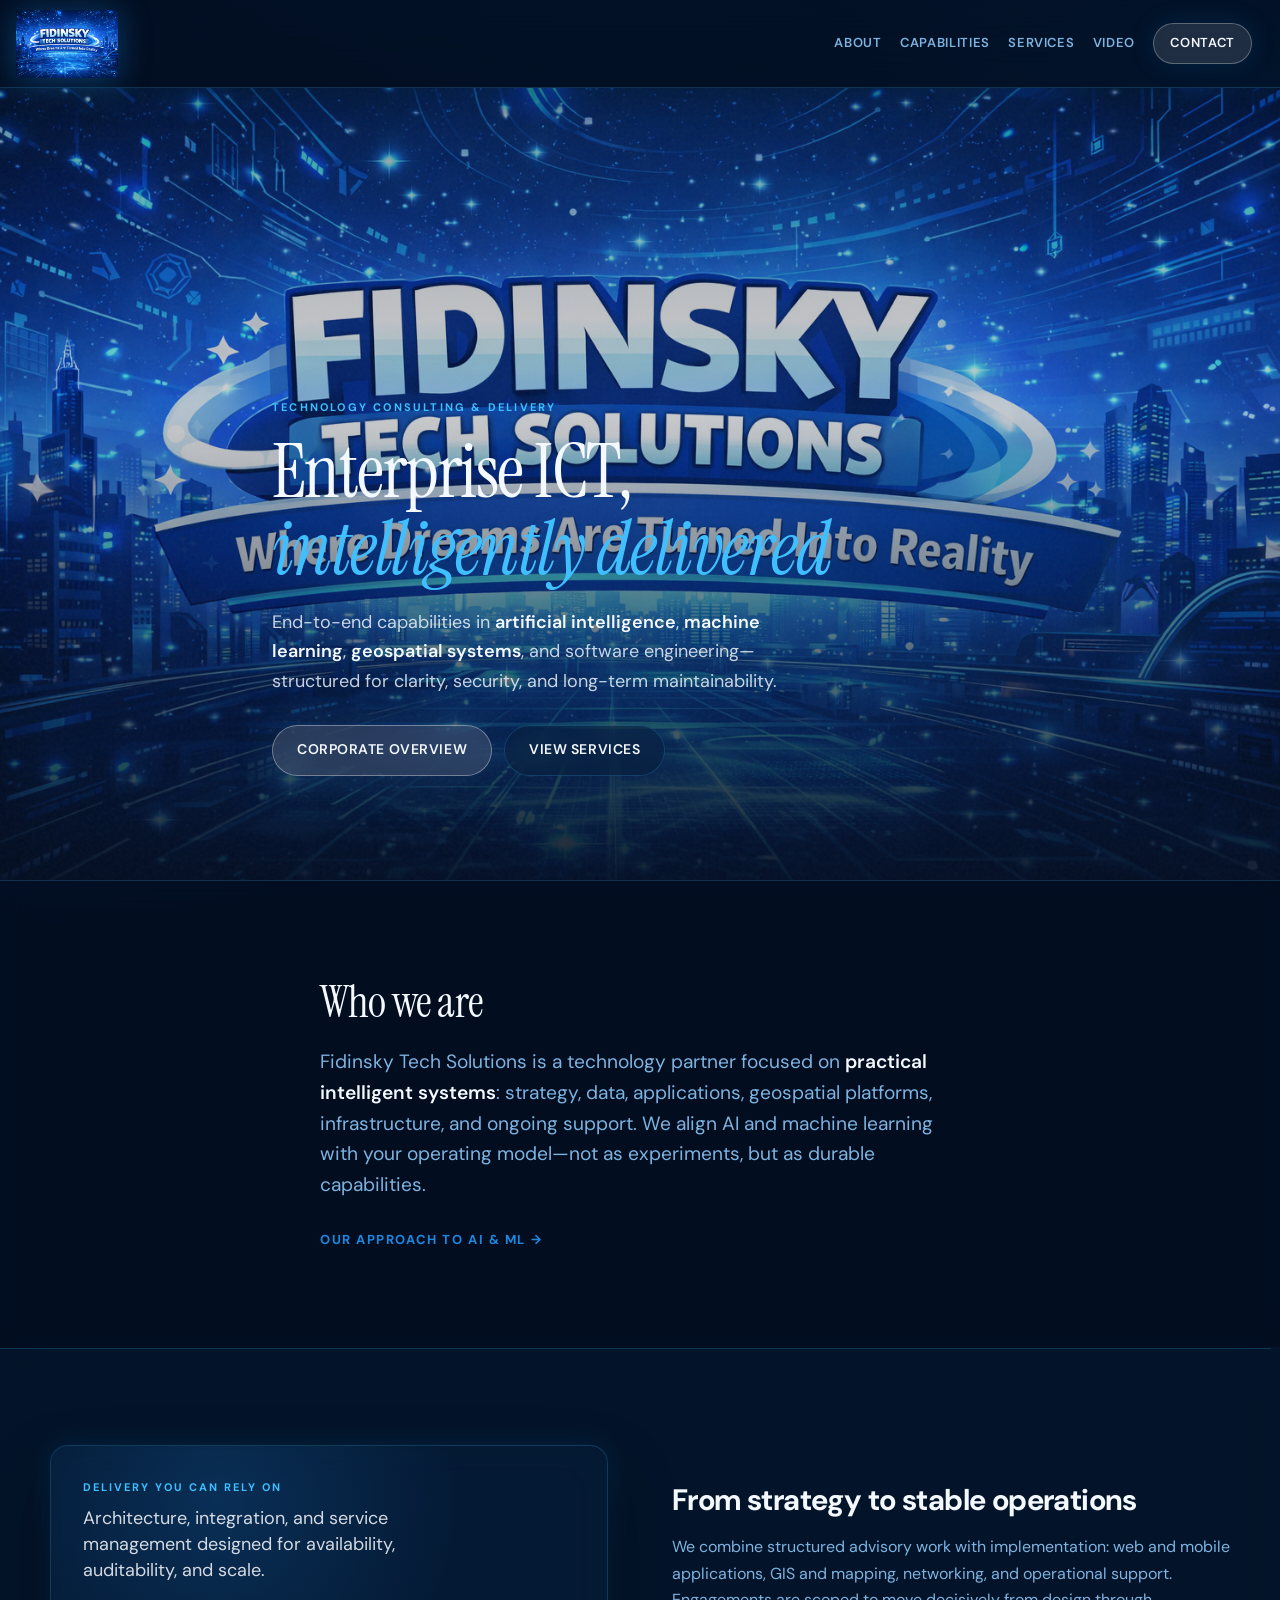
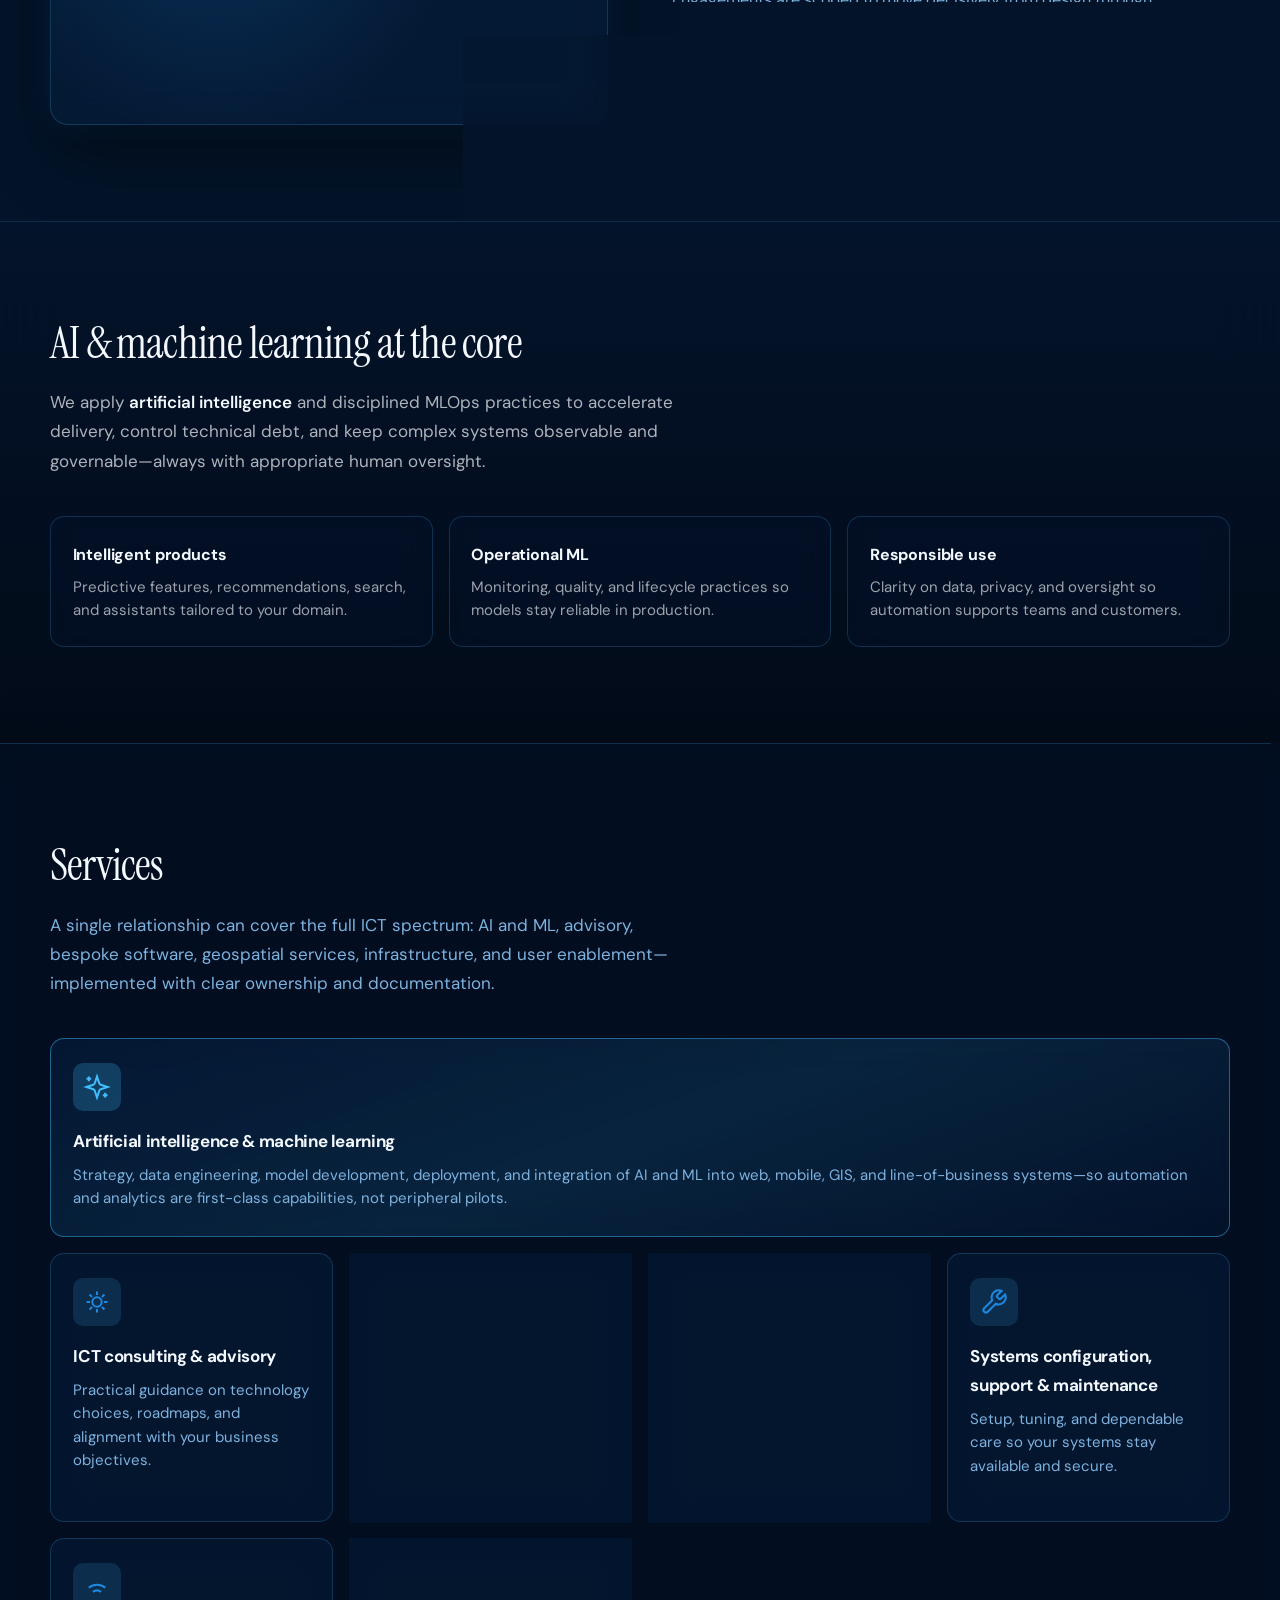
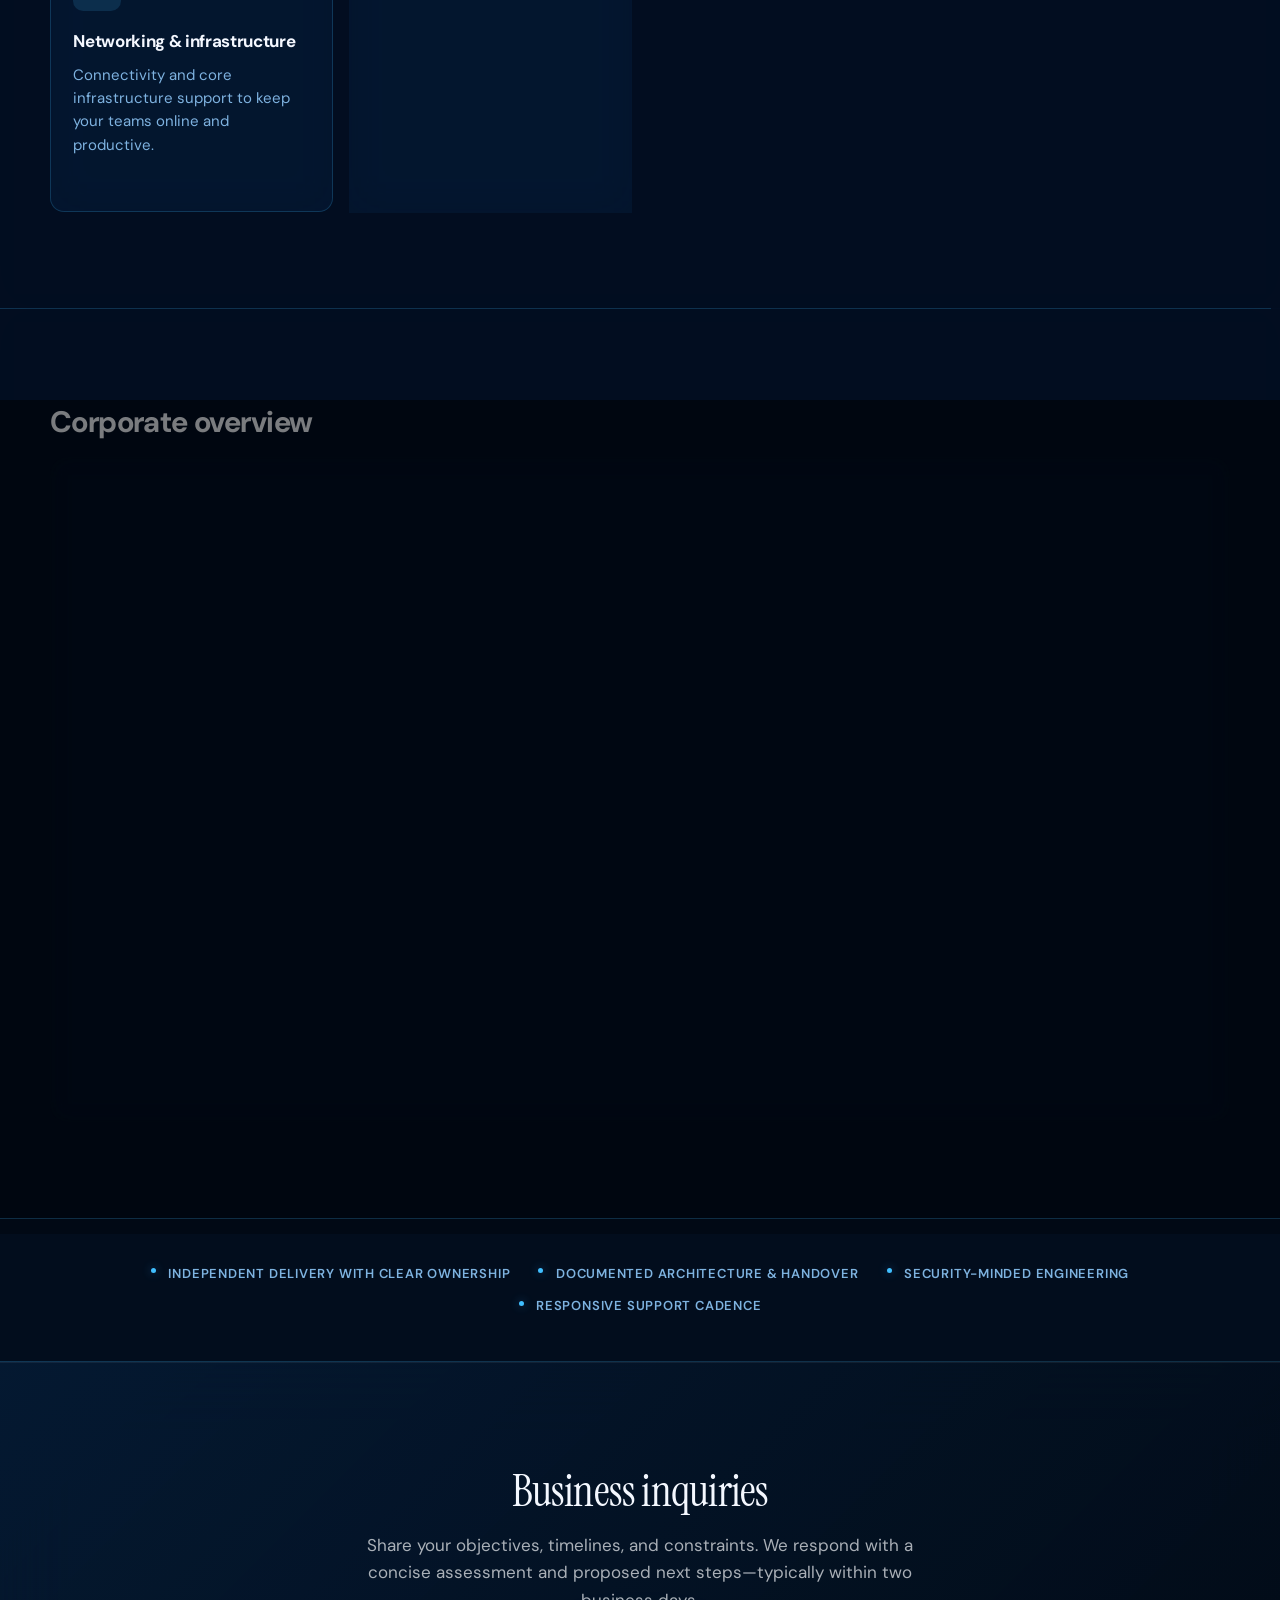
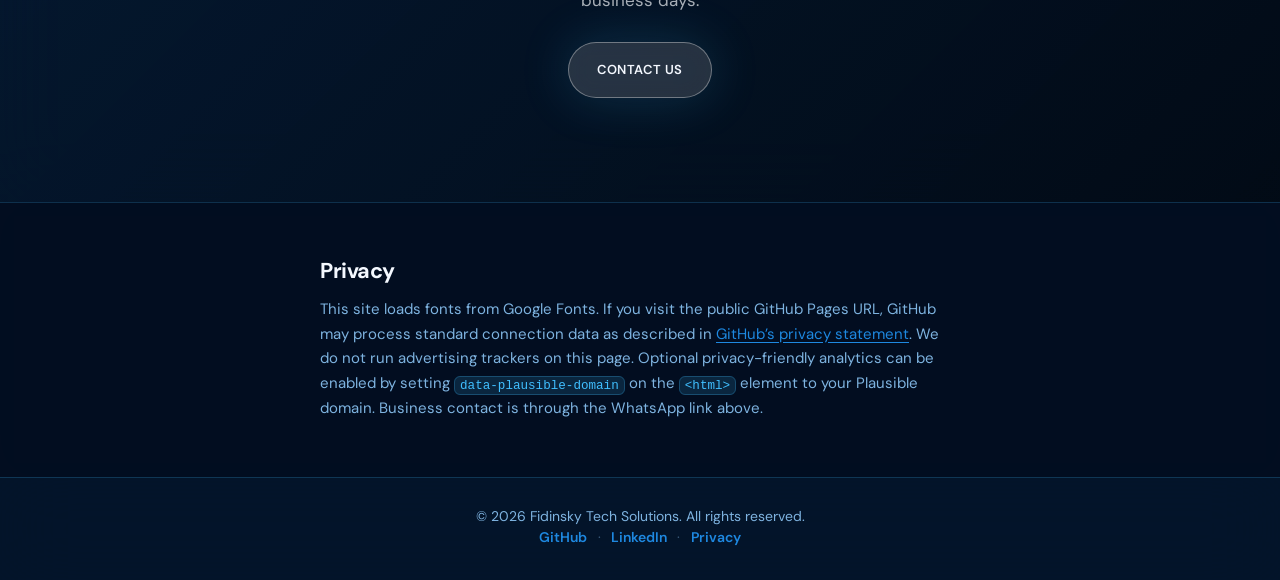
==== index.html @ d3ef468f "Mobile nav, trust strip, privacy note, SVG favicon, hero fallback, optional Plausible" ====
<!DOCTYPE html>
<html lang="en" data-plausible-domain="">
<head>
  <meta charset="UTF-8" />
  <meta name="viewport" content="width=device-width, initial-scale=1.0" />
  <meta name="description" content="Fidinsky Tech Solutions delivers AI, machine learning, custom software, GIS, and ICT services—from strategy through operations—for organizations that need dependable, scalable technology." />
  <meta name="theme-color" content="#020b18" />
  <link rel="canonical" href="https://nigelrodrick.github.io/Fidinsky-Tech-Solutions/" />
  <meta property="og:type" content="website" />
  <meta property="og:site_name" content="Fidinsky Tech Solutions" />
  <meta property="og:title" content="Fidinsky Tech Solutions | AI, Software &amp; ICT Services" />
  <meta property="og:description" content="Fidinsky Tech Solutions delivers AI, machine learning, custom software, GIS, and ICT services—from strategy through operations—for organizations that need dependable, scalable technology." />
  <meta property="og:url" content="https://nigelrodrick.github.io/Fidinsky-Tech-Solutions/" />
  <meta property="og:image" content="https://nigelrodrick.github.io/Fidinsky-Tech-Solutions/images/logo.jpeg" />
  <meta name="twitter:card" content="summary_large_image" />
  <meta name="twitter:title" content="Fidinsky Tech Solutions | AI, Software &amp; ICT Services" />
  <meta name="twitter:description" content="AI, machine learning, custom software, GIS, and ICT services—from strategy through operations." />
  <meta name="twitter:image" content="https://nigelrodrick.github.io/Fidinsky-Tech-Solutions/images/logo.jpeg" />
  <link rel="icon" href="favicon.svg" type="image/svg+xml" />
  <link rel="icon" href="images/logo.jpeg" type="image/jpeg" />
  <link rel="apple-touch-icon" href="images/logo.jpeg" />
  <title>Fidinsky Tech Solutions | AI, Software &amp; ICT Services</title>
  <link rel="preconnect" href="https://fonts.googleapis.com" />
  <link rel="preconnect" href="https://fonts.gstatic.com" crossorigin />
  <link href="https://fonts.googleapis.com/css2?family=DM+Sans:ital,opsz,wght@0,9..40,400;0,9..40,500;0,9..40,600;0,9..40,700&family=Instrument+Serif:ital@0;1&display=swap" rel="stylesheet" />
  <link rel="stylesheet" href="styles.css" />
</head>
<body>
  <a class="skip-link" href="#main">Skip to content</a>

  <header class="site-header" id="site-header">
    <div class="container header-inner">
      <a class="logo" href="#main">
        <img src="images/logo.jpeg" alt="Fidinsky Tech Solutions" class="logo__img" width="220" height="62" decoding="async" fetchpriority="high" />
      </a>
      <button
        type="button"
        class="nav-toggle"
        id="nav-toggle"
        aria-expanded="false"
        aria-controls="site-nav"
        aria-label="Open menu"
      >
        <span class="nav-toggle__box" aria-hidden="true">
          <span class="nav-toggle__bar"></span>
          <span class="nav-toggle__bar"></span>
          <span class="nav-toggle__bar"></span>
        </span>
      </button>
      <nav class="nav" id="site-nav" aria-label="Primary">
        <a href="#about">About</a>
        <a href="#technology">Capabilities</a>
        <a href="#services">Services</a>
        <a href="#video">Video</a>
        <a class="nav-cta" href="#contact">Contact</a>
      </nav>
    </div>
    <div class="nav-backdrop" id="nav-backdrop" hidden></div>
  </header>

  <main id="main" class="page-main">
    <section class="hero-cinematic" id="showcase" aria-labelledby="hero-heading">
      <div class="hero-cinematic__media">
        <video
          class="hero-cinematic__video"
          id="showcase-video"
          autoplay
          muted
          loop
          playsinline
          preload="metadata"
          poster="images/logo.jpeg"
          aria-hidden="true"
          tabindex="-1"
        >
          <source src="media/fidinsky-showcase.mp4" type="video/mp4" />
          <source src="media/fidinsky-overview.mp4" type="video/mp4" />
          <source src="vid.mp4" type="video/mp4" />
        </video>
        <div class="hero-cinematic__scrim" aria-hidden="true"></div>
        <div class="hero-cinematic__grain" aria-hidden="true"></div>
      </div>
      <div class="container hero-cinematic__content">
        <p class="hero-kicker">Technology consulting &amp; delivery</p>
        <h1 id="hero-heading" class="hero-title">
          <span class="hero-title__line">Enterprise ICT,</span>
          <span class="hero-title__line hero-title__line--emphasis">intelligently delivered</span>
        </h1>
        <p class="hero-deck">
          End-to-end capabilities in <strong>artificial intelligence</strong>, <strong>machine learning</strong>, <strong>geospatial systems</strong>, and software engineering—structured for clarity, security, and long-term maintainability.
        </p>
        <div class="hero-actions">
          <a class="btn btn--primary" href="#video">Corporate overview</a>
          <a class="btn btn--ghost" href="#services">View services</a>
        </div>
      </div>
    </section>

    <section class="band band--story" id="about" aria-labelledby="story-heading">
      <div class="container band__narrow">
        <h2 id="story-heading" class="heading-display">Who we are</h2>
        <p class="text-lead">
          Fidinsky Tech Solutions is a technology partner focused on <strong>practical intelligent systems</strong>: strategy, data, applications, geospatial platforms, infrastructure, and ongoing support. We align AI and machine learning with your operating model—not as experiments, but as durable capabilities.
        </p>
        <a class="text-link-cta" href="#technology">Our approach to AI &amp; ML <span aria-hidden="true">→</span></a>
      </div>
    </section>

    <section class="band band--split" aria-labelledby="split-heading">
      <div class="container split">
        <div class="split__visual" aria-hidden="true">
          <div class="split__visual-inner">
            <span class="split__label">Delivery you can rely on</span>
            <p class="split__caption">Architecture, integration, and service management designed for availability, auditability, and scale.</p>
          </div>
        </div>
        <div class="split__text">
          <h2 id="split-heading" class="heading-section">From strategy to stable operations</h2>
          <p class="text-muted">
            We combine structured advisory work with implementation: web and mobile applications, GIS and mapping, networking, and operational support. Engagements are scoped to move decisively from design through deployment and handover.
          </p>
          <a class="text-link-cta" href="#services">Service portfolio <span aria-hidden="true">→</span></a>
        </div>
      </div>
    </section>

    <section class="band band--dark" id="technology" aria-labelledby="tech-heading">
      <div class="container">
        <h2 id="tech-heading" class="heading-display heading-display--on-dark">AI &amp; machine learning at the core</h2>
        <p class="band__intro band__intro--on-dark">
          We apply <strong>artificial intelligence</strong> and disciplined MLOps practices to accelerate delivery, control technical debt, and keep complex systems observable and governable—always with appropriate human oversight.
        </p>
        <ul class="pillar-grid">
          <li class="pillar-card">
            <h3 class="pillar-card__title">Intelligent products</h3>
            <p class="pillar-card__text">Predictive features, recommendations, search, and assistants tailored to your domain.</p>
          </li>
          <li class="pillar-card">
            <h3 class="pillar-card__title">Operational ML</h3>
            <p class="pillar-card__text">Monitoring, quality, and lifecycle practices so models stay reliable in production.</p>
          </li>
          <li class="pillar-card">
            <h3 class="pillar-card__title">Responsible use</h3>
            <p class="pillar-card__text">Clarity on data, privacy, and oversight so automation supports teams and customers.</p>
          </li>
        </ul>
      </div>
    </section>

    <section class="band band--story" id="services" aria-labelledby="services-heading">
      <div class="container">
        <h2 id="services-heading" class="heading-display">Services</h2>
        <p class="band__intro">
          A single relationship can cover the full ICT spectrum: AI and ML, advisory, bespoke software, geospatial services, infrastructure, and user enablement—implemented with clear ownership and documentation.
        </p>
        <ul class="service-grid">
          <li class="service-item service-item--wide">
            <article class="service-card service-card-featured" id="service-ai">
              <span class="service-icon" aria-hidden="true">
                <svg width="28" height="28" viewBox="0 0 24 24" fill="none" stroke="currentColor" stroke-width="1.75"><path d="m12 3-1.9 5.8a2 2 0 0 1-1.3 1.3L3 12l5.8 1.9a2 2 0 0 1 1.3 1.3L12 21l1.9-5.8a2 2 0 0 1 1.3-1.3L21 12l-5.8-1.9a2 2 0 0 1-1.3-1.3L12 3Z"/><path d="M5 3v4M19 17v4M3 5h4M17 19h4"/></svg>
              </span>
              <h3>Artificial intelligence &amp; machine learning</h3>
              <p>Strategy, data engineering, model development, deployment, and integration of AI and ML into web, mobile, GIS, and line-of-business systems—so automation and analytics are first-class capabilities, not peripheral pilots.</p>
            </article>
          </li>
          <li class="service-item">
            <article class="service-card" id="service-consulting">
              <span class="service-icon" aria-hidden="true">
                <svg width="28" height="28" viewBox="0 0 24 24" fill="none" stroke="currentColor" stroke-width="1.75"><path d="M12 3v3m0 12v3M5.64 5.64l2.12 2.12m8.48 8.48l2.12 2.12M3 12h3m12 0h3M5.64 18.36l2.12-2.12m8.48-8.48l2.12-2.12"/><circle cx="12" cy="12" r="4"/></svg>
              </span>
              <h3>ICT consulting &amp; advisory</h3>
              <p>Practical guidance on technology choices, roadmaps, and alignment with your business objectives.</p>
            </article>
          </li>
          <li class="service-item">
            <article class="service-card" id="service-software">
              <span class="service-icon" aria-hidden="true">
                <svg width="28" height="28" viewBox="0 0 24 24" fill="none" stroke="currentColor" stroke-width="1.75"><rect x="3" y="4" width="18" height="14" rx="2"/><path d="M7 22h10M12 18v4"/></svg>
              </span>
              <h3>Custom software &amp; applications</h3>
              <p>Tailored web and mobile solutions designed around your workflows and users.</p>
            </article>
          </li>
          <li class="service-item">
            <article class="service-card" id="service-gis">
              <span class="service-icon" aria-hidden="true">
                <svg width="28" height="28" viewBox="0 0 24 24" fill="none" stroke="currentColor" stroke-width="1.75"><path d="M3 6l6-3 6 3 6-3v15l-6 3-6-3-6 3V6z"/><path d="M9 3v15M15 6v15"/></svg>
              </span>
              <h3>GIS services</h3>
              <p>Geospatial data, mapping, and location intelligence — spatial analysis, web maps, data management, and integration with your business systems.</p>
            </article>
          </li>
          <li class="service-item">
            <article class="service-card" id="service-systems">
              <span class="service-icon" aria-hidden="true">
                <svg width="28" height="28" viewBox="0 0 24 24" fill="none" stroke="currentColor" stroke-width="1.75"><path d="M14.7 6.3a1 1 0 000 1.4l1.6 1.6a1 1 0 001.4 0l3.77-3.77a6 6 0 01-7.94 7.94l-6.91 6.91a2.12 2.12 0 01-3-3l6.91-6.91a6 6 0 017.94-7.94l-3.76 3.76z"/></svg>
              </span>
              <h3>Systems configuration, support &amp; maintenance</h3>
              <p>Setup, tuning, and dependable care so your systems stay available and secure.</p>
            </article>
          </li>
          <li class="service-item">
            <article class="service-card" id="service-network">
              <span class="service-icon" aria-hidden="true">
                <svg width="28" height="28" viewBox="0 0 24 24" fill="none" stroke="currentColor" stroke-width="1.75"><path d="M5 12.55a11 11 0 0114.08 0M8.53 16.11a6 6 0 016.95 0M12 20h.01"/></svg>
              </span>
              <h3>Networking &amp; infrastructure</h3>
              <p>Connectivity and core infrastructure support to keep your teams online and productive.</p>
            </article>
          </li>
          <li class="service-item">
            <article class="service-card" id="service-training">
              <span class="service-icon" aria-hidden="true">
                <svg width="28" height="28" viewBox="0 0 24 24" fill="none" stroke="currentColor" stroke-width="1.75"><path d="M17 21v-2a4 4 0 00-4-4H5a4 4 0 00-4 4v2"/><circle cx="9" cy="7" r="4"/><path d="M23 21v-2a4 4 0 00-3-3.87M16 3.13a4 4 0 010 7.75"/></svg>
              </span>
              <h3>User training &amp; ongoing technical support</h3>
              <p>Hands-on training and responsive help so people adopt tools confidently and issues get resolved quickly.</p>
            </article>
          </li>
        </ul>
      </div>
    </section>

    <section class="band band--media" id="video" aria-labelledby="video-heading">
      <div class="container">
        <h2 id="video-heading" class="heading-section">Corporate overview</h2>
        <div class="video-frame">
          <video controls playsinline preload="metadata" poster="images/logo.jpeg">
            <source src="vid.mp4" type="video/mp4" />
            <p class="video-fallback">
              Your browser cannot play this video.
              <a href="vid.mp4">Download the MP4</a> or use a modern browser.
            </p>
          </video>
        </div>
      </div>
    </section>

    <section class="band band--trust" id="trust" aria-label="How we work with clients">
      <div class="container">
        <ul class="trust-strip">
          <li class="trust-strip__item">Independent delivery with clear ownership</li>
          <li class="trust-strip__item">Documented architecture &amp; handover</li>
          <li class="trust-strip__item">Security-minded engineering</li>
          <li class="trust-strip__item">Responsive support cadence</li>
        </ul>
      </div>
    </section>

    <section class="band band--cta" id="contact" aria-labelledby="contact-heading">
      <div class="container cta-panel">
        <h2 id="contact-heading" class="heading-display heading-display--on-dark">Business inquiries</h2>
        <p class="cta-panel__text">
          Share your objectives, timelines, and constraints. We respond with a concise assessment and proposed next steps—typically within two business days.
        </p>
        <a
          class="btn btn--primary btn--lg"
          href="https://wa.me/263779964877?text=Hello%2C%20I%20would%20like%20to%20discuss%20a%20business%20inquiry%20with%20Fidinsky%20Tech%20Solutions."
          target="_blank"
          rel="noopener noreferrer"
          >Contact us</a>
      </div>
    </section>

    <section class="band band--privacy" id="privacy" aria-labelledby="privacy-heading">
      <div class="container band__narrow">
        <h2 id="privacy-heading" class="heading-section heading-section--footer">Privacy</h2>
        <p class="text-muted privacy-note">
          This site loads fonts from Google Fonts. If you visit the public GitHub Pages URL, GitHub may process standard connection data as described in
          <a href="https://docs.github.com/en/site-policy/privacy-policies/github-privacy-statement" target="_blank" rel="noopener noreferrer">GitHub’s privacy statement</a>.
          We do not run advertising trackers on this page. Optional privacy-friendly analytics can be enabled by setting <code class="privacy-code">data-plausible-domain</code> on the <code class="privacy-code">&lt;html&gt;</code> element to your Plausible domain. Business contact is through the WhatsApp link above.
        </p>
      </div>
    </section>
  </main>

  <footer class="site-footer">
    <div class="container footer-simple">
      <p>&copy; <span id="year"></span> Fidinsky Tech Solutions. All rights reserved.</p>
      <p class="footer-links">
        <a href="https://github.com/NigelRodrick/Fidinsky-Tech-Solutions" target="_blank" rel="noopener noreferrer">GitHub</a>
        <span class="footer-links__sep" aria-hidden="true">·</span>
        <a href="https://www.linkedin.com/company/fidinsky-tech-solutions" target="_blank" rel="noopener noreferrer">LinkedIn</a>
        <span class="footer-links__sep" aria-hidden="true">·</span>
        <a href="#privacy">Privacy</a>
      </p>
    </div>
  </footer>

  <script type="application/ld+json">
    {
      "@context": "https://schema.org",
      "@type": "ProfessionalService",
      "name": "Fidinsky Tech Solutions",
      "url": "https://nigelrodrick.github.io/Fidinsky-Tech-Solutions/",
      "image": "https://nigelrodrick.github.io/Fidinsky-Tech-Solutions/images/logo.jpeg",
      "description": "Technology consulting and delivery: artificial intelligence, machine learning, custom software, GIS, and ICT services from strategy through operations.",
      "telephone": "+263779964877",
      "areaServed": "Worldwide",
      "sameAs": [
        "https://github.com/NigelRodrick/Fidinsky-Tech-Solutions",
        "https://www.linkedin.com/company/fidinsky-tech-solutions"
      ]
    }
  </script>
  <script>
    document.getElementById("year").textContent = new Date().getFullYear();

    (function () {
      var domain = document.documentElement.getAttribute("data-plausible-domain");
      if (domain && domain.trim()) {
        var s = document.createElement("script");
        s.defer = true;
        s.setAttribute("data-domain", domain.trim());
        s.src = "https://plausible.io/js/script.js";
        document.head.appendChild(s);
      }
    })();

    (function () {
      var v = document.getElementById("showcase-video");
      if (!v) return;
      var reduce = window.matchMedia("(prefers-reduced-motion: reduce)");
      function apply() {
        if (reduce.matches) {
          v.removeAttribute("autoplay");
          v.pause();
        } else {
          v.setAttribute("autoplay", "");
          var p = v.play();
          if (p && typeof p.catch === "function") p.catch(function () {});
        }
      }
      apply();
      reduce.addEventListener("change", apply);
    })();

    (function () {
      var toggle = document.getElementById("nav-toggle");
      var nav = document.getElementById("site-nav");
      var backdrop = document.getElementById("nav-backdrop");
      var mq = window.matchMedia("(min-width: 881px)");
      if (!toggle || !nav || !backdrop) return;

      function setOpen(open) {
        nav.classList.toggle("is-open", open);
        backdrop.hidden = !open;
        document.body.classList.toggle("is-nav-open", open);
        toggle.setAttribute("aria-expanded", open ? "true" : "false");
        toggle.setAttribute("aria-label", open ? "Close menu" : "Open menu");
      }

      function closeNav() {
        setOpen(false);
      }

      toggle.addEventListener("click", function () {
        var open = !nav.classList.contains("is-open");
        setOpen(open);
        if (open) {
          var first = nav.querySelector("a");
          if (first) first.focus();
        }
      });

      backdrop.addEventListener("click", closeNav);

      nav.querySelectorAll("a").forEach(function (link) {
        link.addEventListener("click", function () {
          if (!mq.matches) closeNav();
        });
      });

      document.addEventListener("keydown", function (e) {
        if (e.key === "Escape" && nav.classList.contains("is-open")) {
          closeNav();
          toggle.focus();
        }
      });

      mq.addEventListener("change", function () {
        if (mq.matches) closeNav();
      });
    })();
  </script>
</body>
</html>
---- styles.css ----
:root {
  --bg: #020b18;
  --bg-elevated: #05162a;
  --surface: rgba(6, 28, 58, 0.52);
  --surface-solid: #0a2448;
  --text: #f4f8ff;
  --text-muted: #7eb3e0;
  --accent: #40bfff;
  --accent-deep: #1e88e0;
  --accent-electric: #0095ff;
  --accent-soft: rgba(64, 191, 255, 0.14);
  --border: rgba(64, 191, 255, 0.2);
  --glass: rgba(4, 18, 42, 0.48);
  --glass-strong: rgba(6, 28, 55, 0.58);
  --blur: blur(20px);
  --blur-heavy: blur(36px);
  --glow-sm: 0 0 28px rgba(30, 136, 224, 0.14);
  --glow-md: 0 0 52px rgba(64, 191, 255, 0.18);
  --radius: 14px;
  --font: "DM Sans", system-ui, -apple-system, Segoe UI, sans-serif;
  --font-display: "Instrument Serif", Georgia, "Times New Roman", serif;
  --header-h: 5.5rem;
  --container: min(1180px, calc(100% - 2.5rem));
}

*,
*::before,
*::after {
  box-sizing: border-box;
}

html {
  scroll-behavior: smooth;
}

@media (prefers-reduced-motion: reduce) {
  html {
    scroll-behavior: auto;
  }
}

body {
  margin: 0;
  font-family: var(--font);
  font-size: 1rem;
  line-height: 1.7;
  color: var(--text);
  background: var(--bg);
  background-image:
    radial-gradient(ellipse 120% 80% at 50% -28%, rgba(30, 136, 224, 0.18), transparent 55%),
    radial-gradient(ellipse 75% 55% at 100% 15%, rgba(0, 149, 255, 0.11), transparent 52%),
    radial-gradient(ellipse 65% 45% at 0% 85%, rgba(15, 80, 160, 0.14), transparent 48%),
    linear-gradient(180deg, #020b18 0%, #031222 45%, #020b18 100%);
  background-attachment: fixed;
  -webkit-font-smoothing: antialiased;
}

.page-main {
  background: transparent;
  position: relative;
}

#showcase,
#about,
#technology,
#services,
#video,
#trust,
#contact,
#privacy {
  scroll-margin-top: calc(var(--header-h) + 0.75rem);
}

[id^="service-"] {
  scroll-margin-top: calc(var(--header-h) + 1rem);
}

.skip-link {
  position: absolute;
  left: -9999px;
  top: 0;
  padding: 0.75rem 1rem;
  background: var(--accent-deep);
  color: #020b18;
  font-weight: 600;
  z-index: 100;
}

.skip-link:focus {
  left: 1rem;
  top: 1rem;
}

.logo:focus-visible {
  outline: 2px solid var(--accent);
  outline-offset: 4px;
  border-radius: 6px;
}

.nav a:focus-visible {
  outline: 2px solid var(--accent);
  outline-offset: 4px;
  border-radius: 4px;
}

.btn:focus-visible,
.text-link-cta:focus-visible {
  outline: 2px solid var(--accent);
  outline-offset: 3px;
}

.video-frame video:focus-visible {
  outline: 2px solid var(--accent);
  outline-offset: 2px;
}

.nav-toggle:focus-visible {
  outline: 2px solid var(--accent);
  outline-offset: 3px;
}

.footer-links a:focus-visible {
  outline: 2px solid var(--accent);
  outline-offset: 3px;
  border-radius: 2px;
}

.privacy-note a:focus-visible {
  outline: 2px solid var(--accent);
  outline-offset: 2px;
}

body.is-nav-open {
  overflow: hidden;
}

.container {
  width: var(--container);
  margin-inline: auto;
}

/* ——— Header ——— */
.site-header {
  position: sticky;
  top: 0;
  z-index: 50;
  min-height: var(--header-h);
  display: flex;
  align-items: center;
  padding: 0.5rem 0;
  border-bottom: 1px solid var(--border);
  background: var(--glass);
  backdrop-filter: var(--blur);
  -webkit-backdrop-filter: var(--blur);
  box-shadow: 0 4px 32px rgba(0, 0, 0, 0.35), var(--glow-sm);
}

.header-inner {
  display: flex;
  align-items: center;
  justify-content: space-between;
  gap: 1rem;
  width: 100%;
  flex-wrap: wrap;
  row-gap: 0.65rem;
}

.logo {
  display: flex;
  align-items: center;
  line-height: 0;
  text-decoration: none;
  flex-shrink: 0;
  margin-left: clamp(0.35rem, 1.5vw, 1rem);
}

.logo__img {
  display: block;
  height: clamp(2.85rem, 7vw, 4.25rem);
  width: auto;
  max-width: min(320px, 58vw);
  min-width: 120px;
  object-fit: contain;
  object-position: left center;
  opacity: 1;
  filter: drop-shadow(0 2px 16px rgba(30, 136, 224, 0.4));
  transition: transform 0.25s ease, filter 0.25s ease;
}

.logo:hover .logo__img {
  transform: scale(1.02);
  filter: drop-shadow(0 4px 24px rgba(64, 191, 255, 0.5));
}

.nav {
  display: flex;
  align-items: center;
  gap: 0.35rem 1.15rem;
  flex-wrap: wrap;
  justify-content: flex-end;
  margin-left: auto;
  margin-right: clamp(0.5rem, 2.5vw, 1.75rem);
}

.nav a {
  color: var(--text-muted);
  text-decoration: none;
  font-size: 0.8125rem;
  font-weight: 600;
  letter-spacing: 0.05em;
  text-transform: uppercase;
}

.nav a:hover {
  color: var(--text);
}

.nav-cta {
  padding: 0.5rem 1rem;
  border-radius: 999px;
  background: rgba(255, 255, 255, 0.12);
  backdrop-filter: blur(12px);
  -webkit-backdrop-filter: blur(12px);
  border: 1px solid rgba(255, 255, 255, 0.28);
  color: var(--text) !important;
  letter-spacing: 0.04em;
  box-shadow: var(--glow-sm);
}

.nav-cta:hover {
  background: rgba(64, 191, 255, 0.2);
  border-color: var(--accent);
  color: var(--text) !important;
}

.nav-toggle {
  display: none;
  align-items: center;
  justify-content: center;
  margin-left: auto;
  margin-right: clamp(0.5rem, 2.5vw, 1.75rem);
  padding: 0.5rem;
  border: 1px solid rgba(255, 255, 255, 0.28);
  border-radius: 10px;
  background: rgba(255, 255, 255, 0.08);
  color: var(--text);
  cursor: pointer;
  flex-shrink: 0;
  transition: background 0.2s ease, border-color 0.2s ease;
}

.nav-toggle:hover {
  background: rgba(64, 191, 255, 0.15);
  border-color: var(--accent);
}

.nav-toggle__box {
  display: flex;
  flex-direction: column;
  justify-content: center;
  gap: 5px;
  width: 1.25rem;
  height: 1rem;
}

.nav-toggle__bar {
  display: block;
  height: 2px;
  border-radius: 1px;
  background: currentColor;
  transition: transform 0.2s ease, opacity 0.2s ease;
  transform-origin: center;
}

.nav-toggle[aria-expanded="true"] .nav-toggle__bar:nth-child(1) {
  transform: translateY(7px) rotate(45deg);
}

.nav-toggle[aria-expanded="true"] .nav-toggle__bar:nth-child(2) {
  opacity: 0;
}

.nav-toggle[aria-expanded="true"] .nav-toggle__bar:nth-child(3) {
  transform: translateY(-7px) rotate(-45deg);
}

.nav-backdrop {
  position: fixed;
  inset: 0;
  top: var(--header-h);
  z-index: 40;
  background: rgba(0, 0, 0, 0.45);
  backdrop-filter: blur(2px);
  -webkit-backdrop-filter: blur(2px);
}

.nav-backdrop[hidden] {
  display: none !important;
}

@media (max-width: 880px) {
  .header-inner {
    flex-wrap: nowrap;
  }

  .nav-toggle {
    display: inline-flex;
  }

  .nav {
    position: fixed;
    left: 0;
    right: 0;
    top: var(--header-h);
    z-index: 45;
    margin: 0;
    margin-right: 0 !important;
    flex-direction: column;
    align-items: stretch;
    flex-wrap: nowrap;
    gap: 0;
    max-height: 0;
    overflow: hidden;
    padding: 0 1.25rem;
    opacity: 0;
    visibility: hidden;
    pointer-events: none;
    background: rgba(2, 11, 24, 0.97);
    backdrop-filter: blur(20px);
    -webkit-backdrop-filter: blur(20px);
    border-bottom: 1px solid var(--border);
    box-shadow: 0 24px 48px rgba(0, 0, 0, 0.45);
    transition: max-height 0.35s ease, opacity 0.2s ease, padding 0.35s ease, visibility 0.2s ease;
  }

  .nav.is-open {
    max-height: min(70vh, 420px);
    padding: 0.5rem 1.25rem 1.25rem;
    opacity: 1;
    visibility: visible;
    pointer-events: auto;
  }

  .nav a {
    font-size: 0.75rem;
    padding: 0.85rem 0;
    border-bottom: 1px solid rgba(255, 255, 255, 0.06);
  }

  .nav a:last-child {
    border-bottom: none;
  }

  .nav-cta {
    margin-top: 0.35rem;
    text-align: center;
    justify-content: center;
  }
}

@media (min-width: 881px) {
  .nav-backdrop {
    display: none !important;
  }
}

/* ——— Hero (cinematic) ——— */
.hero-cinematic {
  position: relative;
  min-height: clamp(520px, 88vh, 900px);
  display: flex;
  align-items: flex-end;
  overflow: hidden;
}

.hero-cinematic__media {
  position: absolute;
  inset: 0;
  z-index: 0;
  background: var(--bg-elevated);
}

.hero-cinematic__video {
  width: 100%;
  height: 100%;
  object-fit: cover;
  object-position: center;
  transform: scale(1.03);
}

.hero-cinematic__scrim {
  position: absolute;
  inset: 0;
  background: linear-gradient(
      180deg,
      rgba(2, 11, 24, 0.38) 0%,
      rgba(2, 11, 24, 0.2) 40%,
      rgba(2, 12, 30, 0.92) 100%
    ),
    radial-gradient(ellipse 100% 70% at 50% -10%, rgba(30, 136, 224, 0.16) 0%, transparent 55%),
    radial-gradient(ellipse 80% 50% at 82% 58%, rgba(0, 149, 255, 0.09) 0%, transparent 50%);
  pointer-events: none;
}

.hero-cinematic__grain {
  position: absolute;
  inset: 0;
  opacity: 0.04;
  background-image: url("data:image/svg+xml,%3Csvg viewBox='0 0 256 256' xmlns='http://www.w3.org/2000/svg'%3E%3Cfilter id='n'%3E%3CfeTurbulence type='fractalNoise' baseFrequency='0.85' numOctaves='4' stitchTiles='stitch'/%3E%3C/filter%3E%3Crect width='100%25' height='100%25' filter='url(%23n)'/%3E%3C/svg%3E");
  pointer-events: none;
}

.hero-cinematic__content {
  position: relative;
  z-index: 2;
  padding: calc(var(--header-h) + 2rem) 0 6.5rem;
  max-width: 46rem;
}

.hero-kicker {
  margin: 0 0 1rem;
  font-size: 0.6875rem;
  font-weight: 700;
  letter-spacing: 0.2em;
  text-transform: uppercase;
  color: var(--accent);
}

.hero-title {
  margin: 0 0 1.25rem;
  font-family: var(--font-display);
  font-weight: 400;
  font-size: clamp(2.75rem, 8vw, 4.75rem);
  line-height: 1.02;
  letter-spacing: -0.02em;
}

.hero-title__line {
  display: block;
}

.hero-title__line--emphasis {
  font-style: italic;
  color: var(--accent);
}

.hero-deck {
  margin: 0 0 1.75rem;
  font-size: clamp(1rem, 1.85vw, 1.125rem);
  color: rgba(240, 247, 255, 0.82);
  max-width: 34rem;
  line-height: 1.65;
}

.hero-deck strong {
  color: var(--text);
  font-weight: 600;
}

.hero-actions {
  display: flex;
  flex-wrap: wrap;
  gap: 0.75rem;
}

.btn {
  display: inline-flex;
  align-items: center;
  justify-content: center;
  padding: 0.8rem 1.5rem;
  font-family: var(--font);
  font-weight: 600;
  font-size: 0.875rem;
  letter-spacing: 0.04em;
  text-transform: uppercase;
  text-decoration: none;
  border-radius: 999px;
  border: 1px solid transparent;
  transition: transform 0.2s ease, filter 0.2s ease, background 0.2s ease, border-color 0.2s ease;
}

.btn--primary {
  background: rgba(255, 255, 255, 0.14);
  backdrop-filter: blur(14px);
  -webkit-backdrop-filter: blur(14px);
  border: 1px solid rgba(255, 255, 255, 0.35);
  color: var(--text);
  box-shadow: var(--glow-md);
}

.btn--primary:hover {
  background: rgba(64, 191, 255, 0.22);
  border-color: var(--accent);
  transform: translateY(-1px);
}

.btn--ghost {
  color: var(--text);
  background: rgba(6, 25, 48, 0.35);
  backdrop-filter: blur(12px);
  -webkit-backdrop-filter: blur(12px);
  border-color: var(--border);
}

.btn--ghost:hover {
  border-color: var(--accent);
  color: var(--accent);
  box-shadow: var(--glow-sm);
}

.btn--lg {
  padding: 1rem 1.75rem;
  font-size: 0.8125rem;
}

/* ——— Bands ——— */
.band {
  padding: clamp(3.5rem, 10vw, 6rem) 0;
  border-top: 1px solid var(--border);
  position: relative;
}

.band--story {
  background: var(--glass);
  backdrop-filter: var(--blur);
  -webkit-backdrop-filter: var(--blur);
}

.band__narrow {
  max-width: 40rem;
}

.band--split {
  background: var(--glass-strong);
  backdrop-filter: var(--blur);
  -webkit-backdrop-filter: var(--blur);
}

.band--dark {
  background: linear-gradient(180deg, rgba(4, 22, 48, 0.78) 0%, rgba(2, 11, 24, 0.92) 100%);
  backdrop-filter: var(--blur-heavy);
  -webkit-backdrop-filter: var(--blur-heavy);
  border-color: var(--border);
}

.band--media {
  background: var(--glass);
  backdrop-filter: var(--blur);
  -webkit-backdrop-filter: var(--blur);
}

.band--cta {
  background: linear-gradient(135deg, rgba(6, 32, 62, 0.68) 0%, rgba(2, 11, 22, 0.88) 100%);
  backdrop-filter: var(--blur-heavy);
  -webkit-backdrop-filter: var(--blur-heavy);
  border-top: 1px solid var(--border);
  padding: clamp(4rem, 12vw, 6.5rem) 0;
  box-shadow: inset 0 1px 0 rgba(255, 255, 255, 0.06);
}

.band__intro {
  margin: 0 0 2.5rem;
  color: var(--text-muted);
  max-width: 40rem;
  font-size: 1.0625rem;
  line-height: 1.72;
}

.band__intro strong {
  color: var(--text);
  font-weight: 600;
}

.band__intro--on-dark {
  color: rgba(241, 243, 247, 0.72);
}

.band__intro--on-dark strong {
  color: var(--text);
}

.heading-display {
  margin: 0 0 1.25rem;
  font-family: var(--font-display);
  font-weight: 400;
  font-size: clamp(1.85rem, 4.2vw, 2.75rem);
  line-height: 1.14;
  letter-spacing: -0.018em;
}

.heading-display--on-dark {
  color: var(--text);
}

.heading-section {
  margin: 0 0 1rem;
  font-size: clamp(1.5rem, 3vw, 1.85rem);
  font-weight: 700;
  letter-spacing: -0.02em;
  line-height: 1.2;
}

.text-lead {
  margin: 0 0 1.5rem;
  font-size: 1.2rem;
  line-height: 1.6;
  color: var(--text-muted);
}

.text-lead strong {
  color: var(--text);
  font-weight: 600;
}

.text-muted {
  margin: 0 0 1.25rem;
  color: var(--text-muted);
  line-height: 1.65;
}

.text-link-cta {
  display: inline-flex;
  align-items: center;
  gap: 0.35rem;
  font-size: 0.8125rem;
  font-weight: 700;
  letter-spacing: 0.12em;
  text-transform: uppercase;
  color: var(--accent-deep);
  text-decoration: none;
  border-bottom: 1px solid transparent;
}

.text-link-cta:hover {
  border-bottom-color: var(--accent-deep);
}

/* Split band */
.split {
  display: grid;
  gap: 2.5rem;
  align-items: center;
}

@media (min-width: 900px) {
  .split {
    grid-template-columns: 1fr 1fr;
    gap: 4rem;
  }
}

.split__visual {
  border-radius: calc(var(--radius) + 4px);
  min-height: 280px;
  background: var(--glass-strong);
  backdrop-filter: var(--blur);
  -webkit-backdrop-filter: var(--blur);
  border: 1px solid var(--border);
  box-shadow: 0 32px 64px rgba(0, 0, 0, 0.4), var(--glow-sm);
  overflow: hidden;
  position: relative;
}

.split__visual::after {
  content: "";
  position: absolute;
  inset: 0;
  background: radial-gradient(circle at 30% 20%, rgba(30, 136, 224, 0.2) 0%, transparent 55%);
  pointer-events: none;
}

.split__visual-inner {
  position: relative;
  z-index: 1;
  padding: 2rem;
  height: 100%;
  display: flex;
  flex-direction: column;
  justify-content: flex-end;
}

.split__label {
  font-size: 0.6875rem;
  font-weight: 700;
  letter-spacing: 0.18em;
  text-transform: uppercase;
  color: var(--accent);
  margin-bottom: 0.5rem;
}

.split__caption {
  margin: 0;
  font-size: 1.125rem;
  line-height: 1.45;
  color: rgba(241, 243, 247, 0.88);
  max-width: 22rem;
}

.split__text .heading-section {
  margin-bottom: 1rem;
}

/* Pillars */
.pillar-grid {
  list-style: none;
  margin: 0;
  padding: 0;
  display: grid;
  gap: 1rem;
  grid-template-columns: 1fr;
}

@media (min-width: 768px) {
  .pillar-grid {
    grid-template-columns: repeat(3, 1fr);
  }
}

.pillar-card {
  margin: 0;
  padding: 1.5rem 1.35rem;
  border-radius: var(--radius);
  background: var(--glass);
  backdrop-filter: blur(16px);
  -webkit-backdrop-filter: blur(16px);
  border: 1px solid var(--border);
  transition: border-color 0.2s ease, background 0.2s ease, box-shadow 0.2s ease;
}

.pillar-card:hover {
  border-color: rgba(64, 191, 255, 0.45);
  background: rgba(64, 191, 255, 0.1);
  box-shadow: var(--glow-sm);
}

.pillar-card__title {
  margin: 0 0 0.5rem;
  font-size: 1rem;
  font-weight: 700;
  letter-spacing: -0.01em;
}

.pillar-card__text {
  margin: 0;
  font-size: 0.9375rem;
  color: rgba(241, 243, 247, 0.65);
  line-height: 1.55;
}

/* Services */
.service-grid {
  list-style: none;
  margin: 0;
  padding: 0;
  display: grid;
  gap: 1rem;
  grid-template-columns: repeat(auto-fill, minmax(270px, 1fr));
}

.service-item {
  list-style: none;
  margin: 0;
  min-width: 0;
}

.service-item--wide {
  grid-column: 1 / -1;
}

@media (min-width: 720px) {
  .service-item--wide {
    grid-column: span 2;
  }
}

@media (min-width: 1080px) {
  .service-item--wide {
    grid-column: 1 / -1;
  }
}

.service-card {
  margin: 0;
  padding: 1.5rem 1.4rem 1.6rem;
  border-radius: var(--radius);
  background: var(--glass-strong);
  backdrop-filter: var(--blur);
  -webkit-backdrop-filter: var(--blur);
  border: 1px solid var(--border);
  height: 100%;
  transition: border-color 0.2s ease, transform 0.2s ease, box-shadow 0.2s ease;
}

.service-card:hover {
  border-color: rgba(64, 191, 255, 0.4);
  transform: translateY(-3px);
  box-shadow: 0 24px 48px rgba(0, 0, 0, 0.35), var(--glow-sm);
}

.service-card-featured {
  border-color: rgba(64, 191, 255, 0.45);
  background: linear-gradient(160deg, rgba(5, 28, 58, 0.68) 0%, rgba(64, 191, 255, 0.12) 50%, rgba(5, 22, 48, 0.55) 100%);
  backdrop-filter: var(--blur);
  -webkit-backdrop-filter: var(--blur);
}

.service-card-featured .service-icon {
  background: rgba(64, 191, 255, 0.22);
  color: var(--accent);
}

@media (prefers-reduced-motion: reduce) {
  .service-card:hover {
    transform: none;
  }

  .logo__img {
    transition: none;
  }

  .logo:hover .logo__img {
    transform: none;
  }

  .btn {
    transition: none;
  }

  .btn--primary:hover,
  .btn--ghost:hover {
    transform: none;
  }

  .nav-toggle__bar {
    transition: none;
  }

  .nav {
    transition: none;
  }
}

.service-icon {
  display: flex;
  align-items: center;
  justify-content: center;
  width: 3rem;
  height: 3rem;
  border-radius: 10px;
  background: var(--accent-soft);
  color: var(--accent-deep);
  margin-bottom: 1rem;
}

.service-card h3 {
  margin: 0 0 0.5rem;
  font-size: 1.0625rem;
  font-weight: 700;
  letter-spacing: -0.02em;
}

.service-card p {
  margin: 0;
  font-size: 0.9375rem;
  color: var(--text-muted);
  line-height: 1.55;
}

/* Video */
.video-frame {
  position: relative;
  border-radius: calc(var(--radius) + 4px);
  overflow: hidden;
  border: 1px solid var(--border);
  background: rgba(0, 0, 0, 0.5);
  backdrop-filter: blur(12px);
  -webkit-backdrop-filter: blur(12px);
  box-shadow: 0 28px 56px rgba(0, 0, 0, 0.45), var(--glow-sm);
}

.video-frame video {
  display: block;
  width: 100%;
  aspect-ratio: 16 / 9;
  vertical-align: middle;
}

.video-fallback {
  margin: 0;
  padding: 2rem;
  text-align: center;
  color: var(--text-muted);
}

.video-fallback a {
  color: var(--accent-deep);
}

/* CTA panel */
.cta-panel {
  text-align: center;
  max-width: 36rem;
  margin-inline: auto;
}

.cta-panel .heading-display {
  margin-bottom: 1rem;
}

.cta-panel__text {
  margin: 0 auto 1.75rem;
  color: rgba(241, 243, 247, 0.7);
  font-size: 1.0625rem;
  line-height: 1.6;
}

.band--trust {
  padding: clamp(2rem, 5vw, 2.75rem) 0;
  background: rgba(4, 18, 42, 0.35);
  border-top: 1px solid var(--border);
}

.trust-strip {
  list-style: none;
  margin: 0;
  padding: 0;
  display: flex;
  flex-wrap: wrap;
  justify-content: center;
  gap: 0.65rem 1.75rem;
}

.trust-strip__item {
  margin: 0;
  font-size: 0.8125rem;
  font-weight: 600;
  letter-spacing: 0.06em;
  text-transform: uppercase;
  color: var(--text-muted);
  position: relative;
  padding-left: 1.1rem;
}

.trust-strip__item::before {
  content: "";
  position: absolute;
  left: 0;
  top: 0.45em;
  width: 5px;
  height: 5px;
  border-radius: 50%;
  background: var(--accent);
  box-shadow: 0 0 10px rgba(64, 191, 255, 0.45);
}

.band--privacy {
  padding: clamp(2.5rem, 6vw, 3.5rem) 0;
  border-top: 1px solid var(--border);
  background: var(--glass);
  backdrop-filter: var(--blur);
  -webkit-backdrop-filter: var(--blur);
}

.heading-section--footer {
  font-size: clamp(1.15rem, 2.5vw, 1.35rem);
  margin-bottom: 0.75rem;
}

.privacy-note {
  margin: 0;
  font-size: 0.9375rem;
  line-height: 1.65;
}

.privacy-note a {
  color: var(--accent-deep);
  text-decoration: underline;
  text-underline-offset: 3px;
}

.privacy-note a:hover {
  color: var(--accent);
}

.privacy-code {
  font-family: ui-monospace, "Cascadia Code", "Segoe UI Mono", monospace;
  font-size: 0.84em;
  padding: 0.12em 0.4em;
  border-radius: 6px;
  background: var(--accent-soft);
  color: var(--accent);
  border: 1px solid rgba(64, 191, 255, 0.25);
}

/* Footer */
.site-footer {
  padding: 1.75rem 0 2rem;
  border-top: 1px solid var(--border);
  background: var(--glass-strong);
  backdrop-filter: var(--blur-heavy);
  -webkit-backdrop-filter: var(--blur-heavy);
}

.footer-simple {
  text-align: center;
}

.footer-simple p {
  margin: 0;
  font-size: 0.875rem;
  color: var(--text-muted);
  line-height: 1.5;
}

.footer-links {
  margin: 0.85rem 0 0;
  font-size: 0.8125rem;
}

.footer-links a {
  color: var(--accent-deep);
  text-decoration: none;
  font-weight: 600;
}

.footer-links a:hover {
  color: var(--accent);
  text-decoration: underline;
  text-underline-offset: 3px;
}

.footer-links__sep {
  margin: 0 0.4rem;
  opacity: 0.45;
  user-select: none;
}
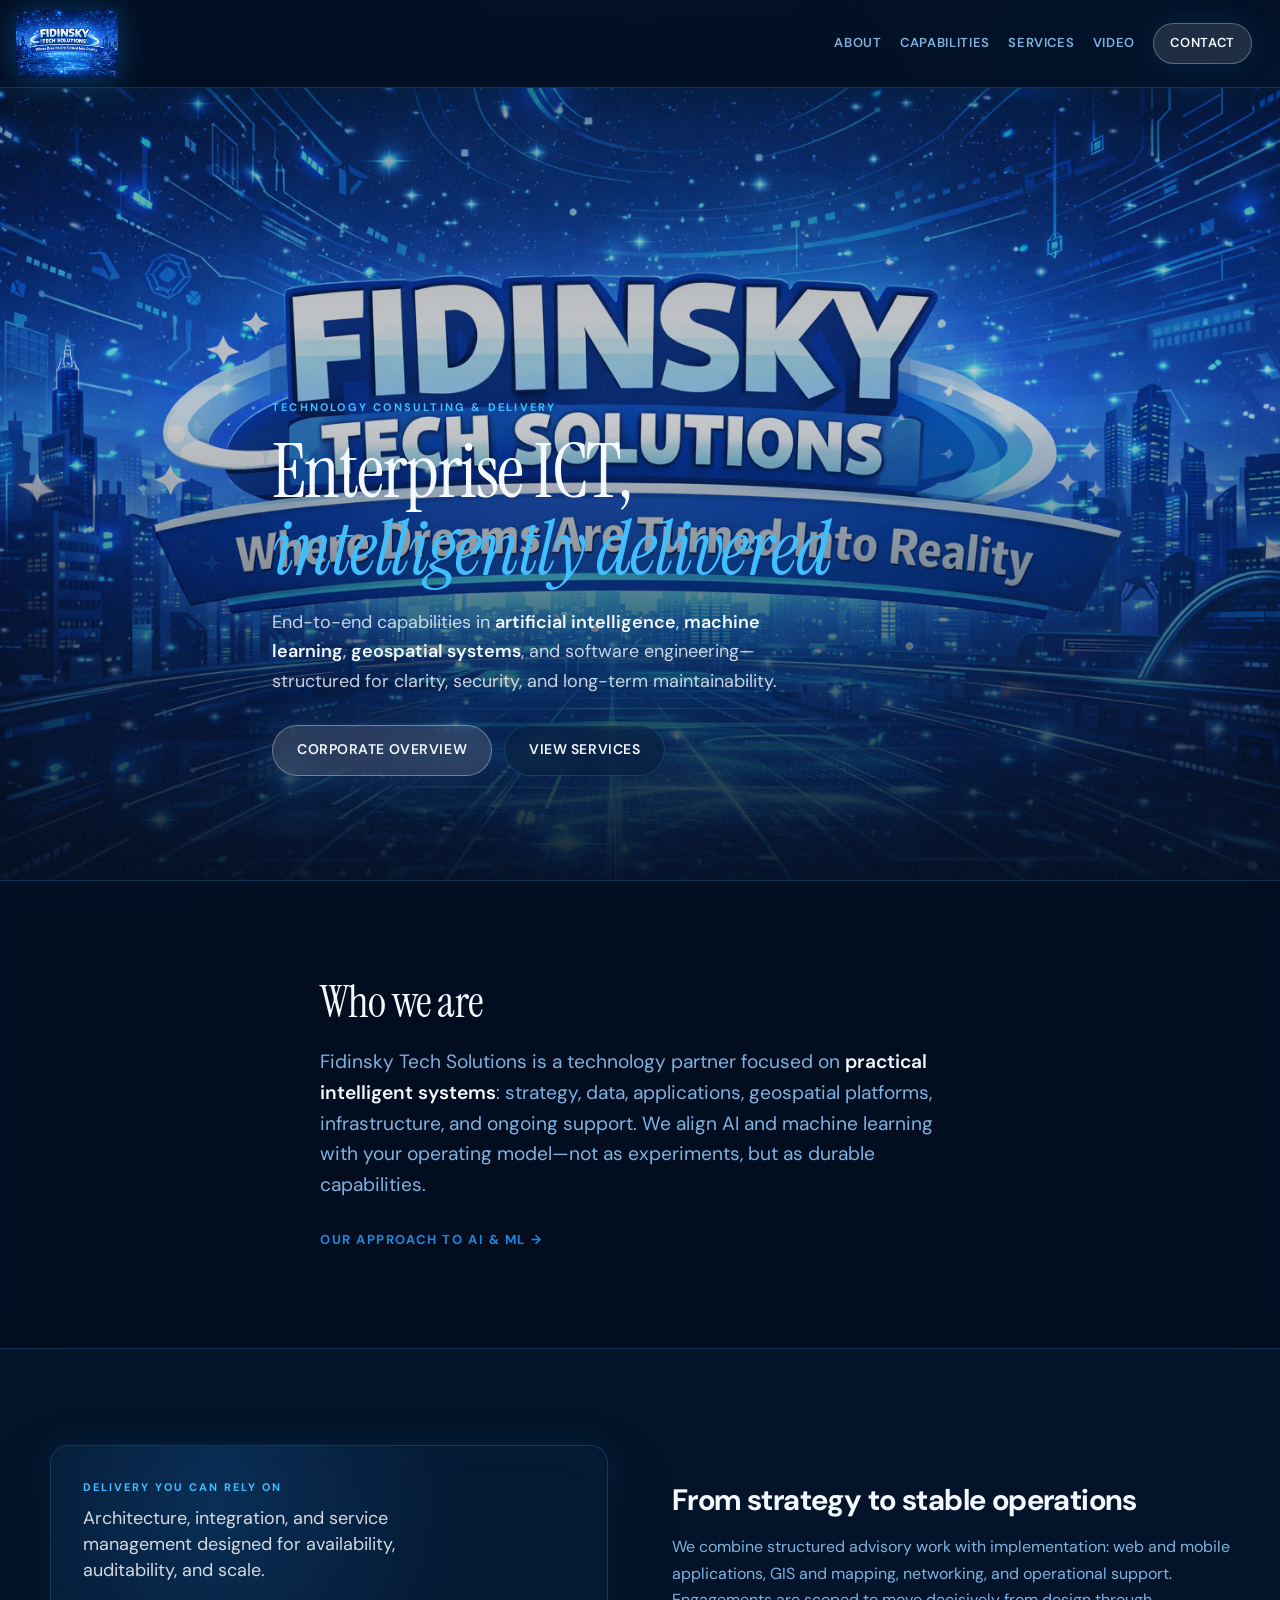
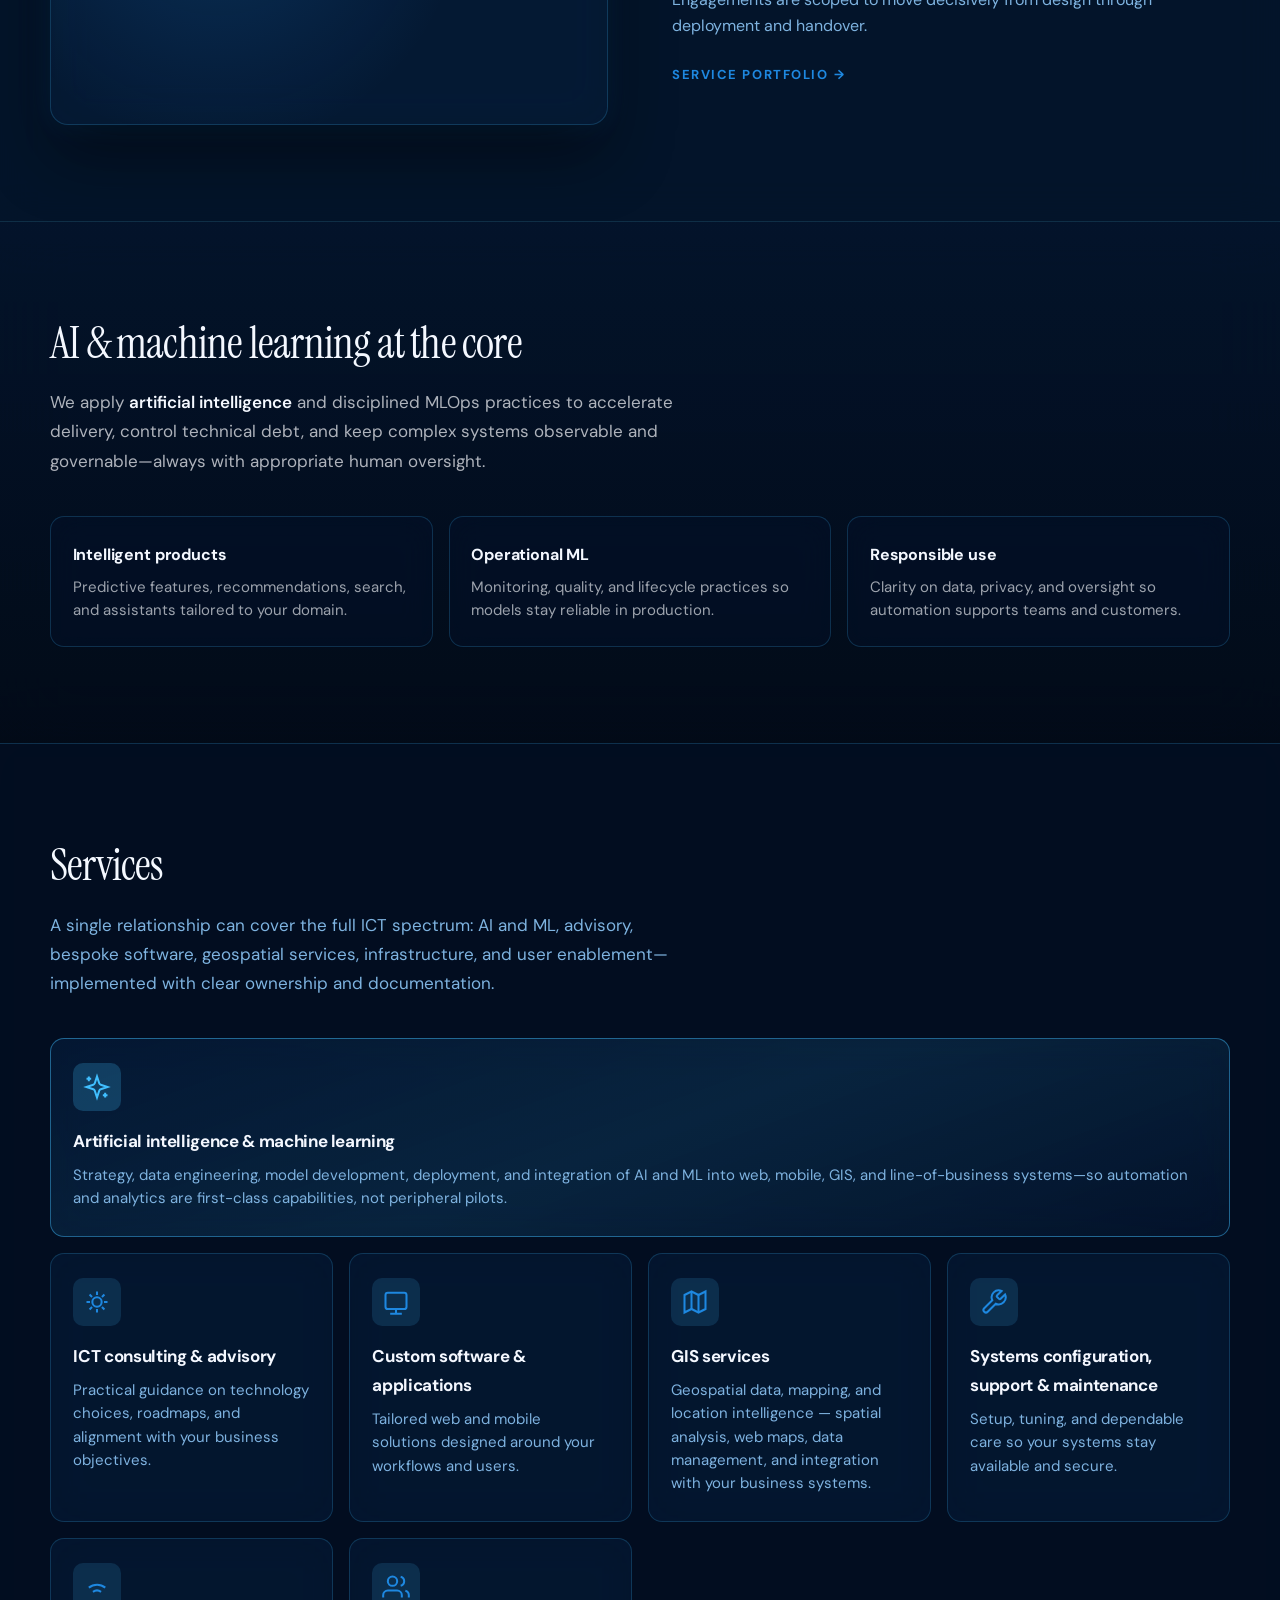
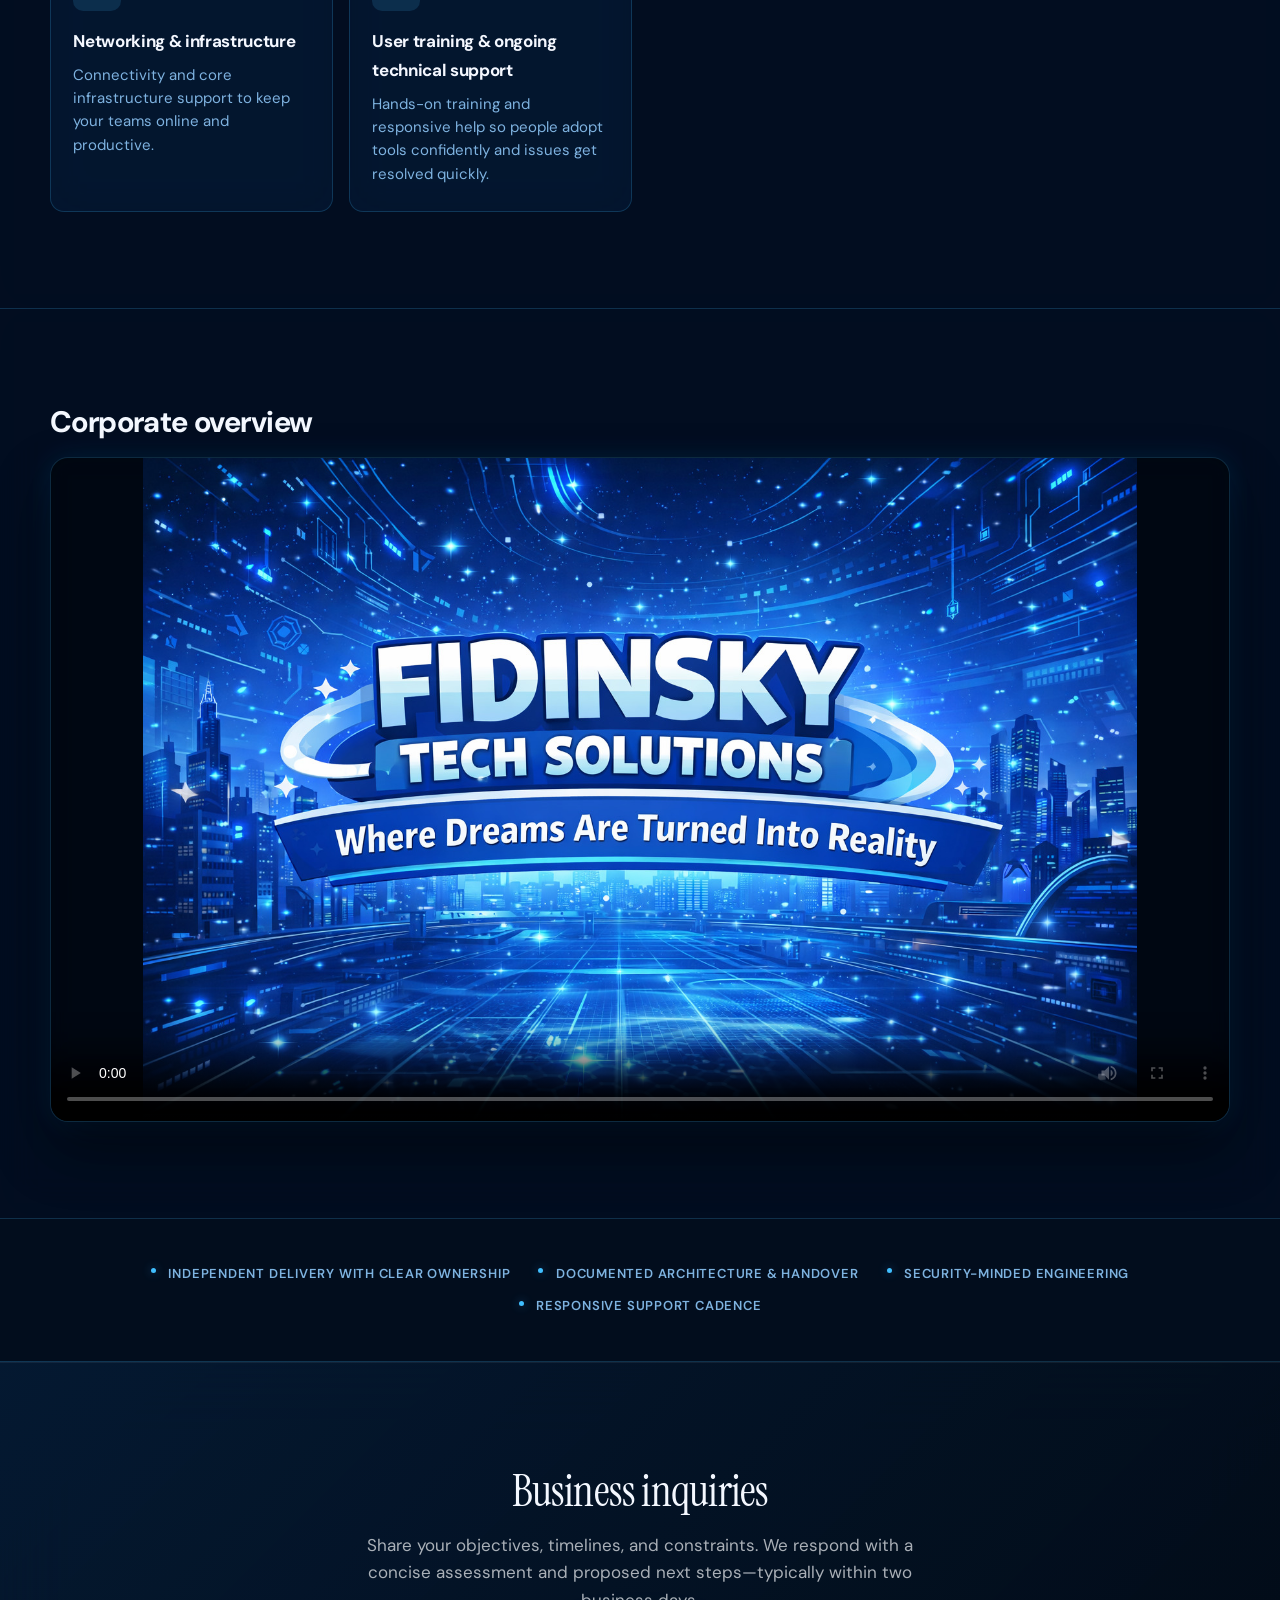
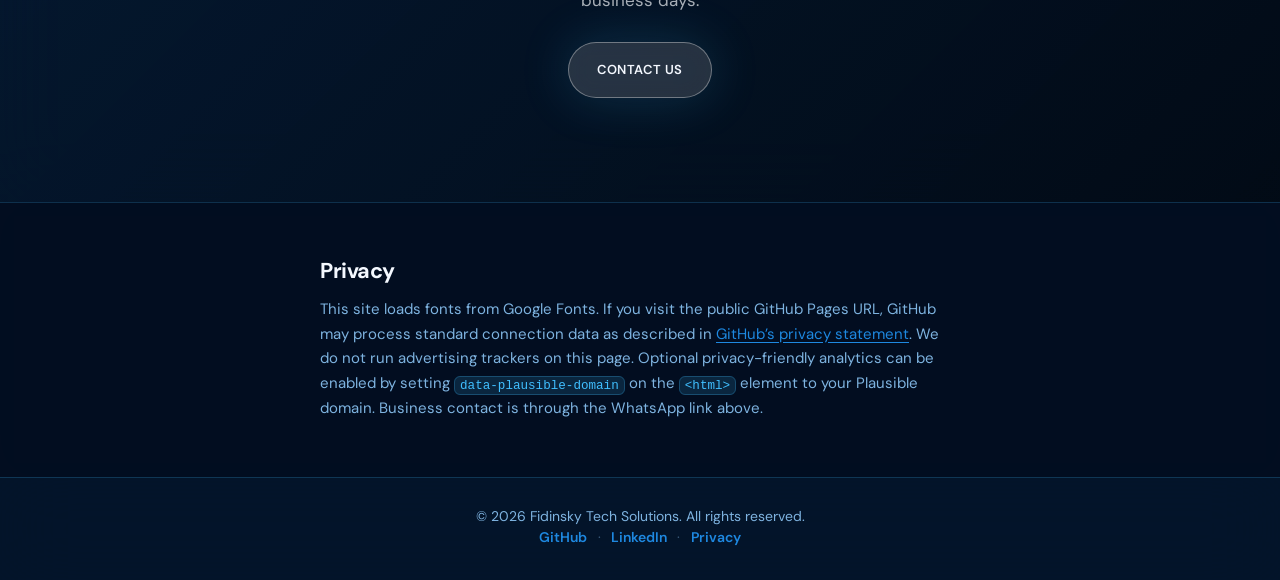
==== commit a1e19c86: "SEO: robots.txt, sitemap, meta directives, WebSite JSON-LD graph" ====
--- a/index.html
+++ b/index.html
@@ -5,17 +5,24 @@
   <meta name="viewport" content="width=device-width, initial-scale=1.0" />
   <meta name="description" content="Fidinsky Tech Solutions delivers AI, machine learning, custom software, GIS, and ICT services—from strategy through operations—for organizations that need dependable, scalable technology." />
   <meta name="theme-color" content="#020b18" />
+  <meta name="robots" content="index, follow, max-image-preview:large, max-snippet:-1, max-video-preview:-1" />
+  <meta name="googlebot" content="index, follow, max-image-preview:large, max-snippet:-1, max-video-preview:-1" />
+  <meta name="author" content="Fidinsky Tech Solutions" />
   <link rel="canonical" href="https://nigelrodrick.github.io/Fidinsky-Tech-Solutions/" />
+  <link rel="sitemap" type="application/xml" title="Sitemap" href="sitemap.xml" />
   <meta property="og:type" content="website" />
   <meta property="og:site_name" content="Fidinsky Tech Solutions" />
+  <meta property="og:locale" content="en_US" />
   <meta property="og:title" content="Fidinsky Tech Solutions | AI, Software &amp; ICT Services" />
   <meta property="og:description" content="Fidinsky Tech Solutions delivers AI, machine learning, custom software, GIS, and ICT services—from strategy through operations—for organizations that need dependable, scalable technology." />
   <meta property="og:url" content="https://nigelrodrick.github.io/Fidinsky-Tech-Solutions/" />
   <meta property="og:image" content="https://nigelrodrick.github.io/Fidinsky-Tech-Solutions/images/logo.jpeg" />
+  <meta property="og:image:alt" content="Fidinsky Tech Solutions logo" />
   <meta name="twitter:card" content="summary_large_image" />
   <meta name="twitter:title" content="Fidinsky Tech Solutions | AI, Software &amp; ICT Services" />
   <meta name="twitter:description" content="AI, machine learning, custom software, GIS, and ICT services—from strategy through operations." />
   <meta name="twitter:image" content="https://nigelrodrick.github.io/Fidinsky-Tech-Solutions/images/logo.jpeg" />
+  <meta name="twitter:image:alt" content="Fidinsky Tech Solutions logo" />
   <link rel="icon" href="favicon.svg" type="image/svg+xml" />
   <link rel="icon" href="images/logo.jpeg" type="image/jpeg" />
   <link rel="apple-touch-icon" href="images/logo.jpeg" />
@@ -290,16 +297,38 @@
   <script type="application/ld+json">
     {
       "@context": "https://schema.org",
-      "@type": "ProfessionalService",
-      "name": "Fidinsky Tech Solutions",
-      "url": "https://nigelrodrick.github.io/Fidinsky-Tech-Solutions/",
-      "image": "https://nigelrodrick.github.io/Fidinsky-Tech-Solutions/images/logo.jpeg",
-      "description": "Technology consulting and delivery: artificial intelligence, machine learning, custom software, GIS, and ICT services from strategy through operations.",
-      "telephone": "+263779964877",
-      "areaServed": "Worldwide",
-      "sameAs": [
-        "https://github.com/NigelRodrick/Fidinsky-Tech-Solutions",
-        "https://www.linkedin.com/company/fidinsky-tech-solutions"
+      "@graph": [
+        {
+          "@type": "WebSite",
+          "@id": "https://nigelrodrick.github.io/Fidinsky-Tech-Solutions/#website",
+          "url": "https://nigelrodrick.github.io/Fidinsky-Tech-Solutions/",
+          "name": "Fidinsky Tech Solutions",
+          "description": "AI, machine learning, custom software, GIS, and ICT consulting and delivery—from strategy through operations.",
+          "inLanguage": "en",
+          "publisher": { "@id": "https://nigelrodrick.github.io/Fidinsky-Tech-Solutions/#organization" }
+        },
+        {
+          "@type": "ProfessionalService",
+          "@id": "https://nigelrodrick.github.io/Fidinsky-Tech-Solutions/#organization",
+          "name": "Fidinsky Tech Solutions",
+          "url": "https://nigelrodrick.github.io/Fidinsky-Tech-Solutions/",
+          "logo": "https://nigelrodrick.github.io/Fidinsky-Tech-Solutions/images/logo.jpeg",
+          "image": "https://nigelrodrick.github.io/Fidinsky-Tech-Solutions/images/logo.jpeg",
+          "description": "Technology consulting and delivery: artificial intelligence, machine learning, custom software, GIS, and ICT services from strategy through operations.",
+          "telephone": "+263779964877",
+          "areaServed": { "@type": "Place", "name": "Worldwide" },
+          "knowsAbout": [
+            "Artificial intelligence",
+            "Machine learning",
+            "Custom software development",
+            "Geographic information systems",
+            "ICT consulting"
+          ],
+          "sameAs": [
+            "https://github.com/NigelRodrick/Fidinsky-Tech-Solutions",
+            "https://www.linkedin.com/company/fidinsky-tech-solutions"
+          ]
+        }
       ]
     }
   </script>
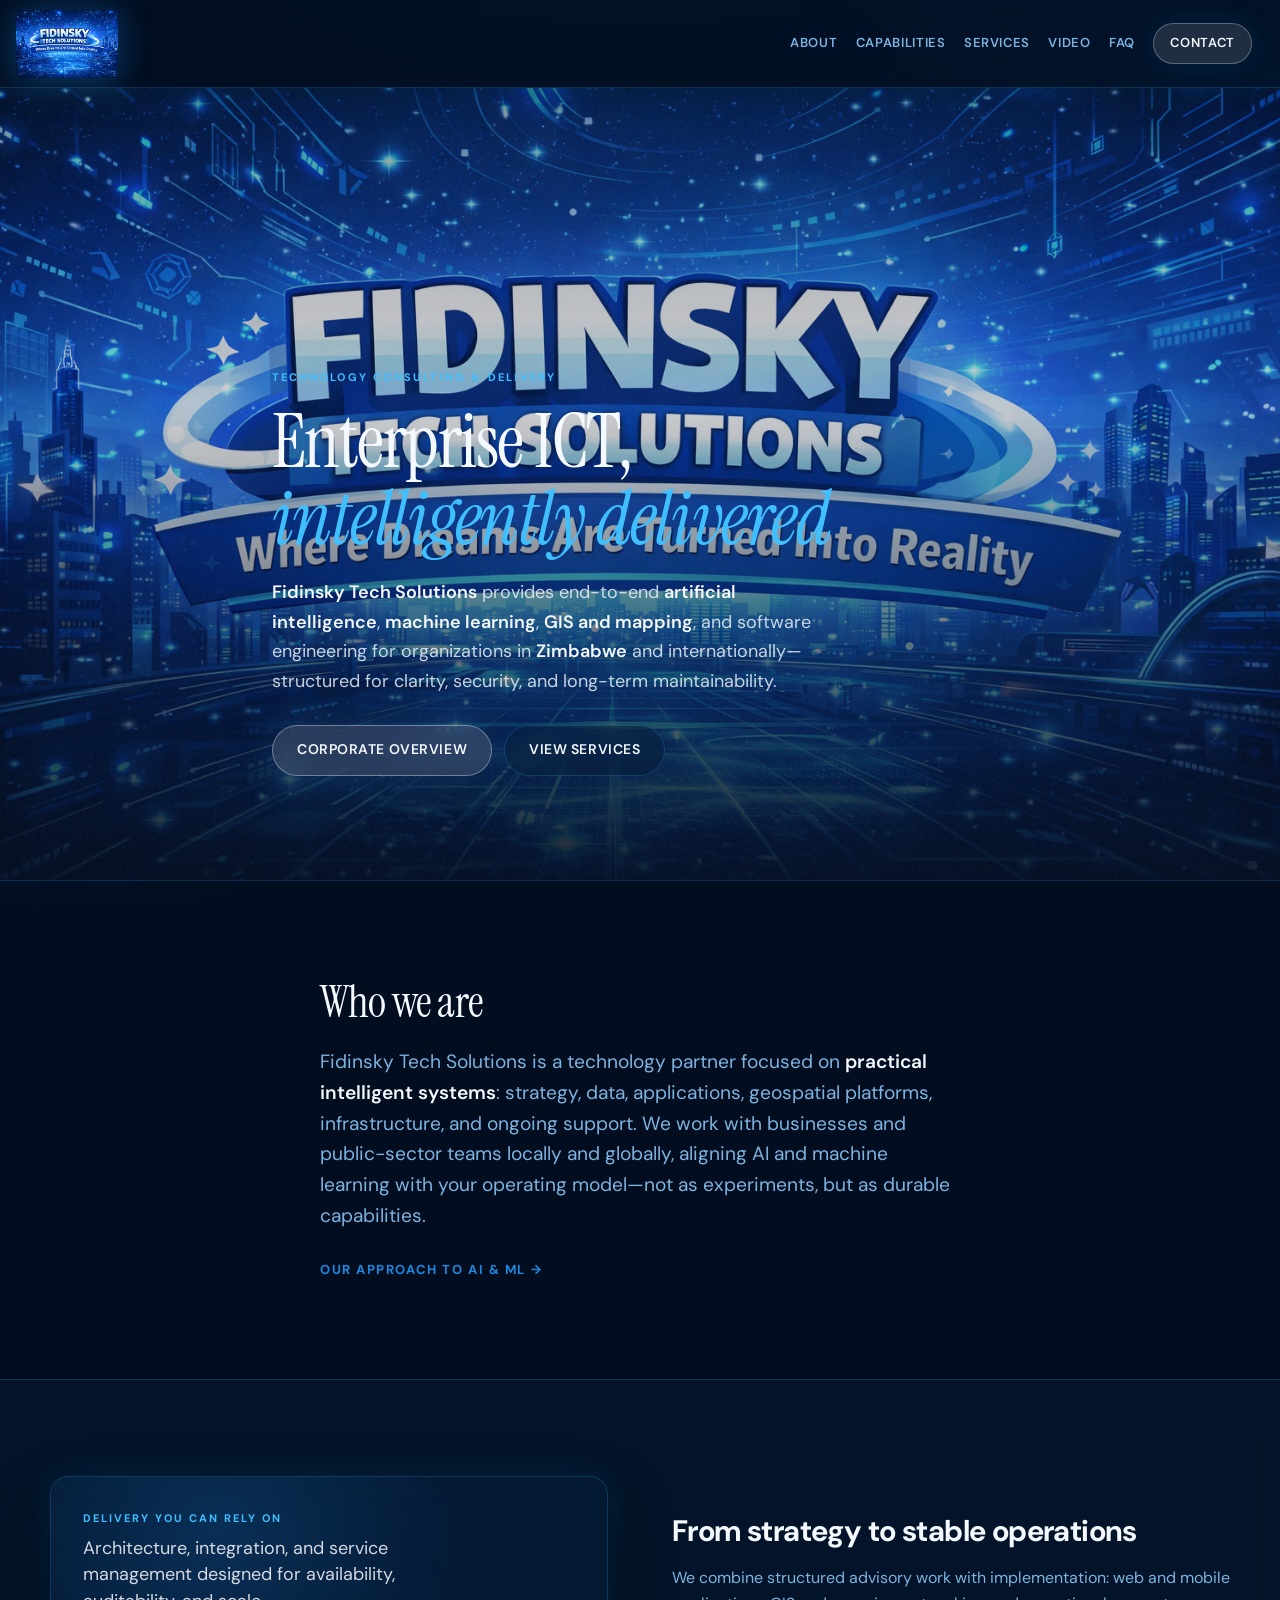
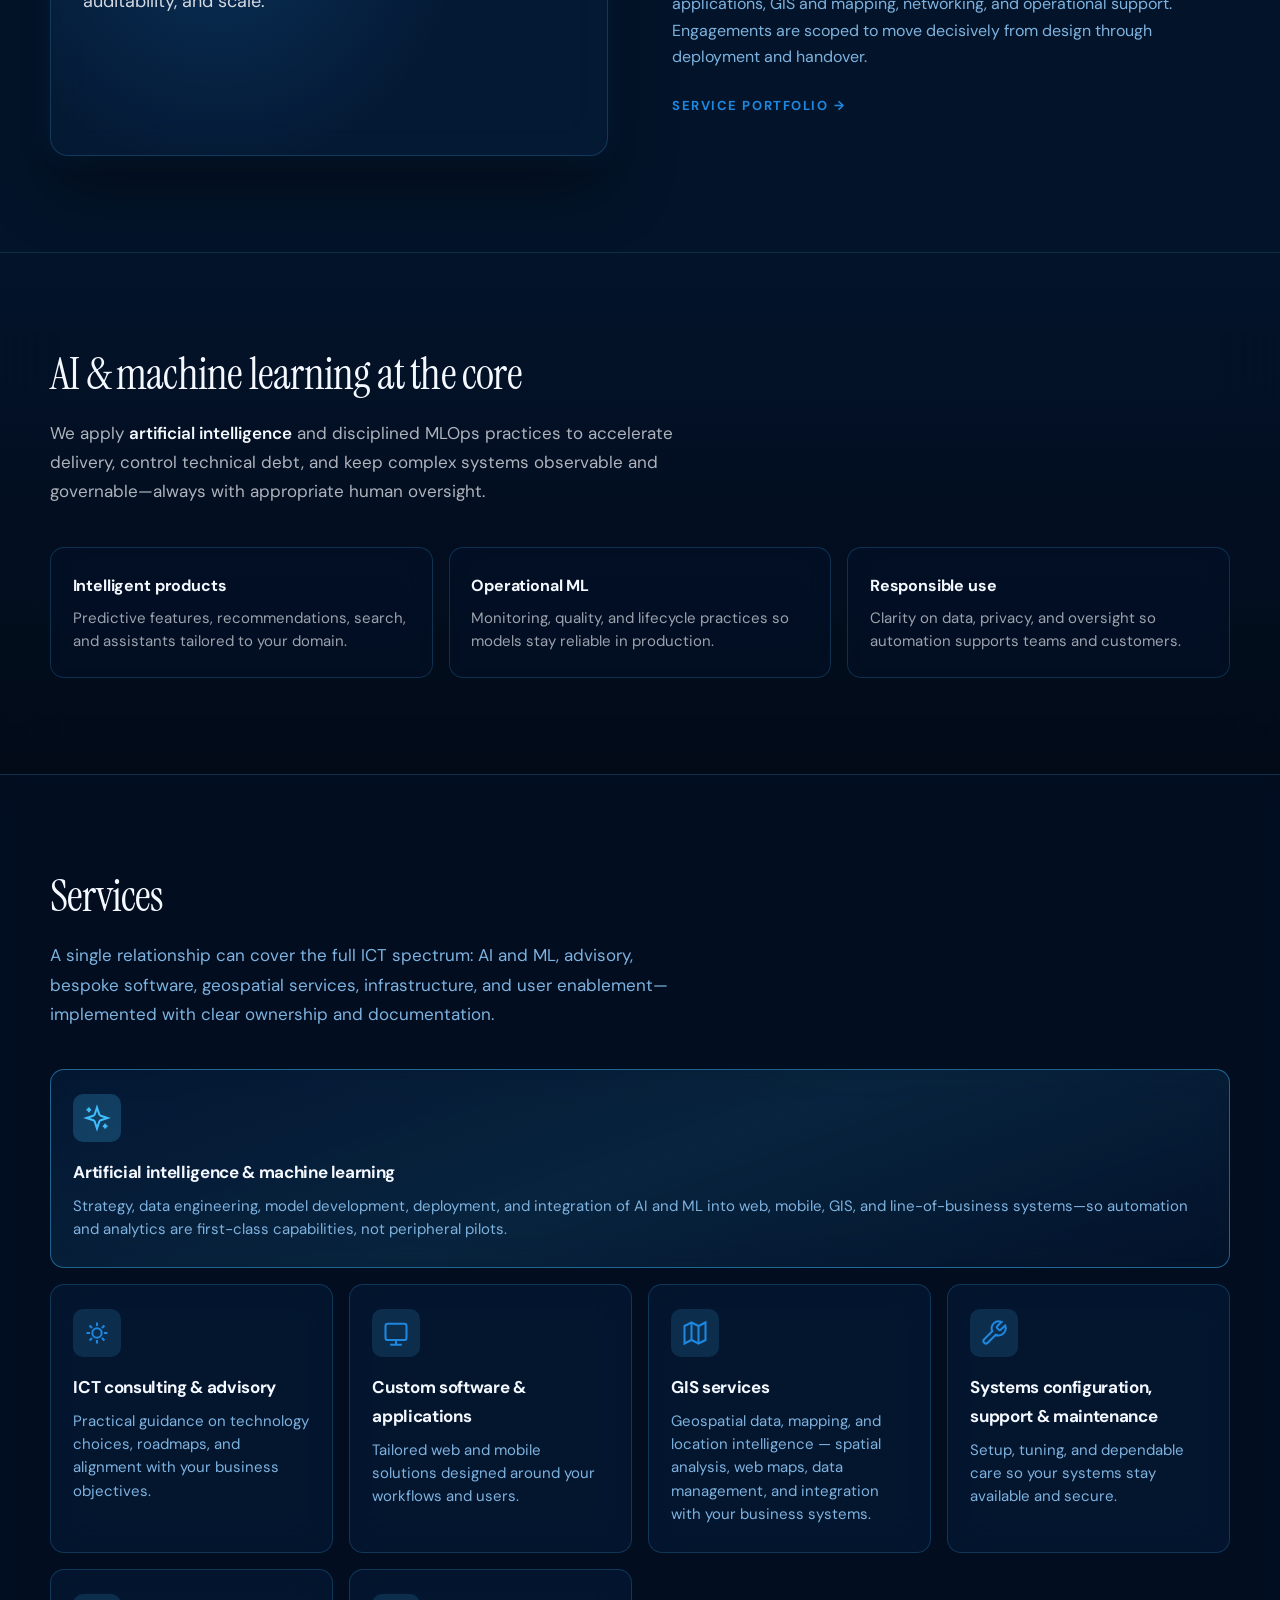
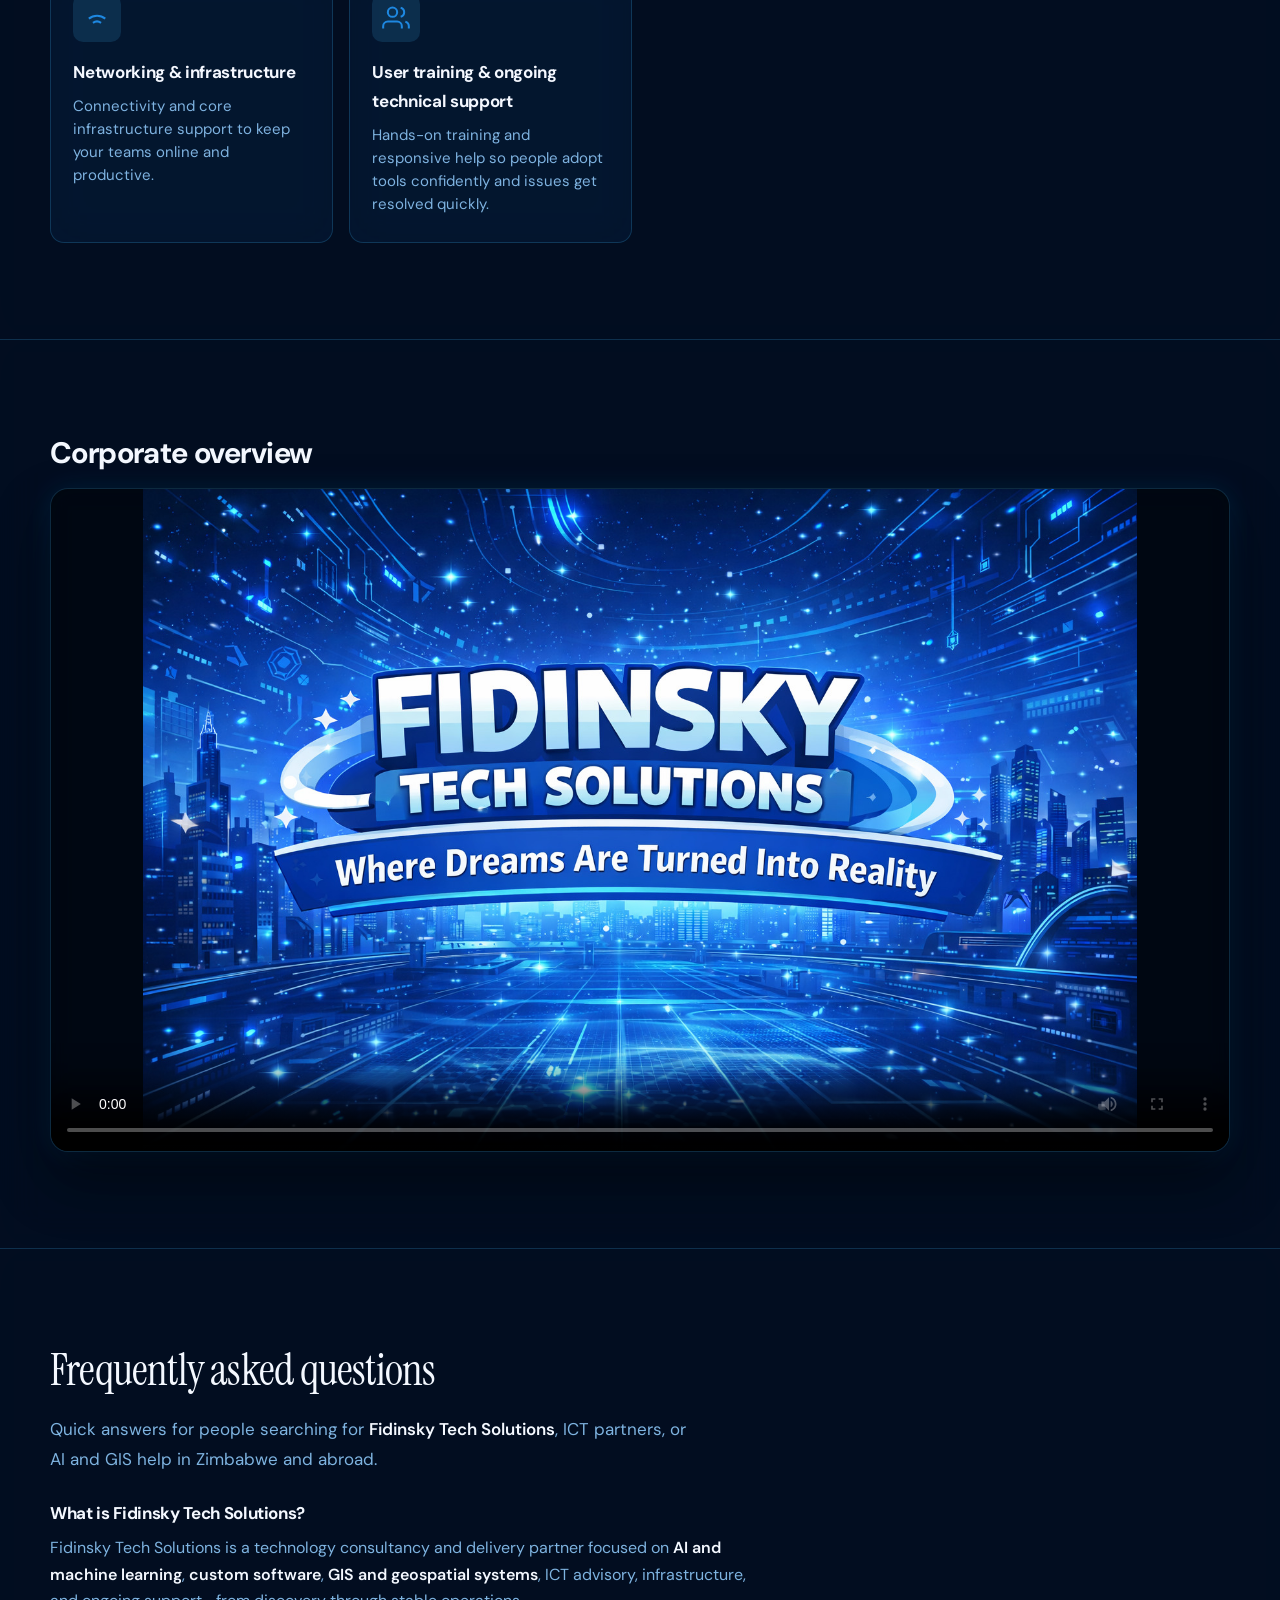
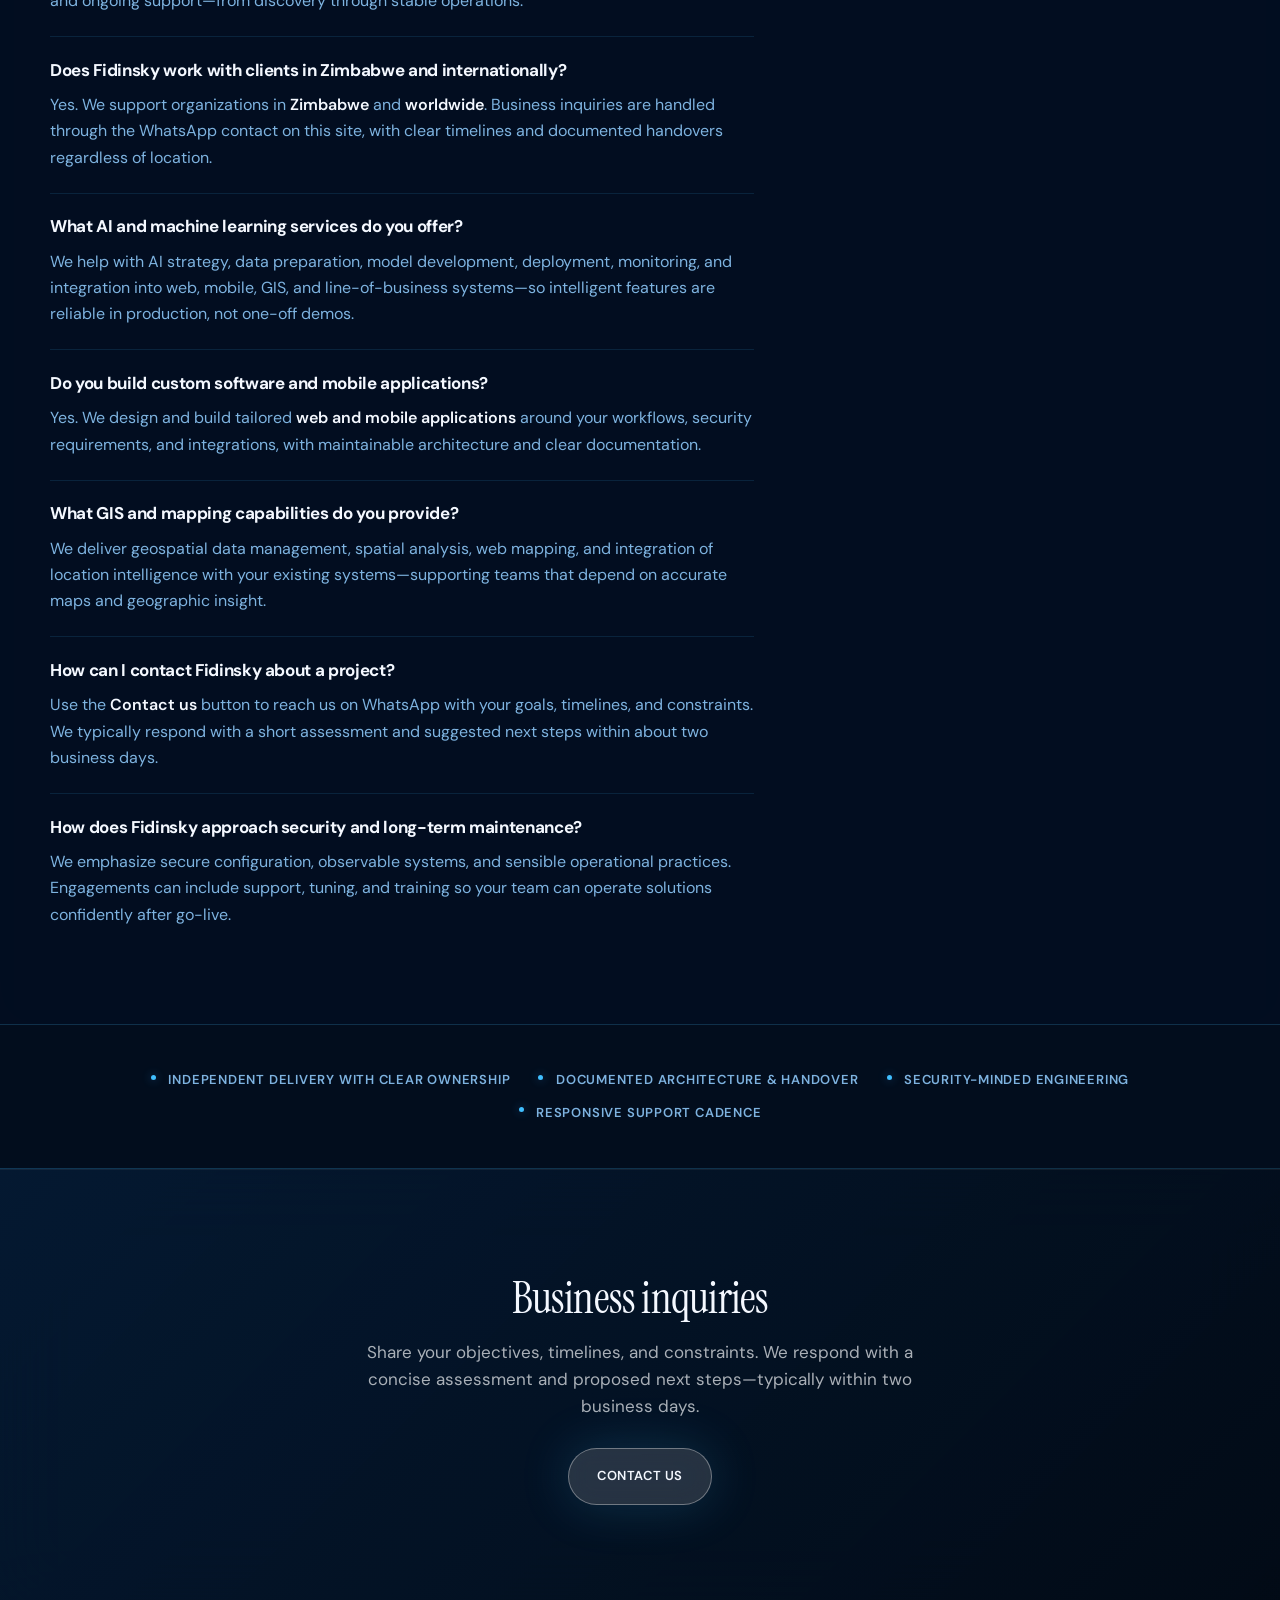
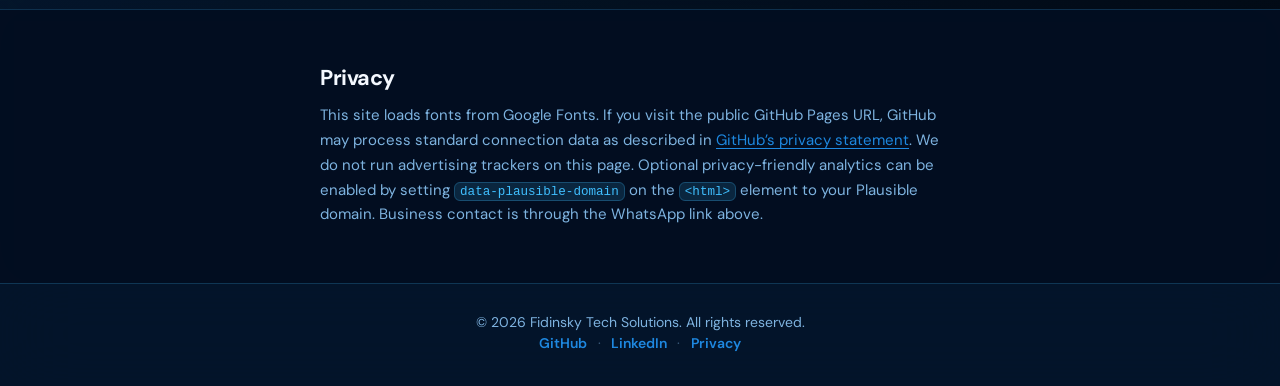
==== commit 3c14bec4: "SEO: FAQ section and schema, IndexNow ping, stronger local/intent signals" ====
--- a/index.html
+++ b/index.html
@@ -3,7 +3,7 @@
 <head>
   <meta charset="UTF-8" />
   <meta name="viewport" content="width=device-width, initial-scale=1.0" />
-  <meta name="description" content="Fidinsky Tech Solutions delivers AI, machine learning, custom software, GIS, and ICT services—from strategy through operations—for organizations that need dependable, scalable technology." />
+  <meta name="description" content="Fidinsky Tech Solutions — AI, machine learning, GIS mapping, custom software, and ICT consulting for teams in Zimbabwe and worldwide. Strategy, delivery, integration, and support." />
   <meta name="theme-color" content="#020b18" />
   <meta name="robots" content="index, follow, max-image-preview:large, max-snippet:-1, max-video-preview:-1" />
   <meta name="googlebot" content="index, follow, max-image-preview:large, max-snippet:-1, max-video-preview:-1" />
@@ -13,20 +13,20 @@
   <meta property="og:type" content="website" />
   <meta property="og:site_name" content="Fidinsky Tech Solutions" />
   <meta property="og:locale" content="en_US" />
-  <meta property="og:title" content="Fidinsky Tech Solutions | AI, Software &amp; ICT Services" />
-  <meta property="og:description" content="Fidinsky Tech Solutions delivers AI, machine learning, custom software, GIS, and ICT services—from strategy through operations—for organizations that need dependable, scalable technology." />
+  <meta property="og:title" content="Fidinsky Tech Solutions | AI, ML, GIS &amp; ICT consulting" />
+  <meta property="og:description" content="Fidinsky Tech Solutions — AI, machine learning, GIS mapping, custom software, and ICT consulting for organizations in Zimbabwe and worldwide." />
   <meta property="og:url" content="https://nigelrodrick.github.io/Fidinsky-Tech-Solutions/" />
   <meta property="og:image" content="https://nigelrodrick.github.io/Fidinsky-Tech-Solutions/images/logo.jpeg" />
   <meta property="og:image:alt" content="Fidinsky Tech Solutions logo" />
   <meta name="twitter:card" content="summary_large_image" />
-  <meta name="twitter:title" content="Fidinsky Tech Solutions | AI, Software &amp; ICT Services" />
-  <meta name="twitter:description" content="AI, machine learning, custom software, GIS, and ICT services—from strategy through operations." />
+  <meta name="twitter:title" content="Fidinsky Tech Solutions | AI, ML, GIS &amp; ICT consulting" />
+  <meta name="twitter:description" content="AI, ML, GIS, custom software, and ICT consulting — Zimbabwe and worldwide." />
   <meta name="twitter:image" content="https://nigelrodrick.github.io/Fidinsky-Tech-Solutions/images/logo.jpeg" />
   <meta name="twitter:image:alt" content="Fidinsky Tech Solutions logo" />
   <link rel="icon" href="favicon.svg" type="image/svg+xml" />
   <link rel="icon" href="images/logo.jpeg" type="image/jpeg" />
   <link rel="apple-touch-icon" href="images/logo.jpeg" />
-  <title>Fidinsky Tech Solutions | AI, Software &amp; ICT Services</title>
+  <title>Fidinsky Tech Solutions | AI, ML, GIS &amp; ICT consulting</title>
   <link rel="preconnect" href="https://fonts.googleapis.com" />
   <link rel="preconnect" href="https://fonts.gstatic.com" crossorigin />
   <link href="https://fonts.googleapis.com/css2?family=DM+Sans:ital,opsz,wght@0,9..40,400;0,9..40,500;0,9..40,600;0,9..40,700&family=Instrument+Serif:ital@0;1&display=swap" rel="stylesheet" />
@@ -59,6 +59,7 @@
         <a href="#technology">Capabilities</a>
         <a href="#services">Services</a>
         <a href="#video">Video</a>
+        <a href="#faq">FAQ</a>
         <a class="nav-cta" href="#contact">Contact</a>
       </nav>
     </div>
@@ -94,7 +95,7 @@
           <span class="hero-title__line hero-title__line--emphasis">intelligently delivered</span>
         </h1>
         <p class="hero-deck">
-          End-to-end capabilities in <strong>artificial intelligence</strong>, <strong>machine learning</strong>, <strong>geospatial systems</strong>, and software engineering—structured for clarity, security, and long-term maintainability.
+          <strong>Fidinsky Tech Solutions</strong> provides end-to-end <strong>artificial intelligence</strong>, <strong>machine learning</strong>, <strong>GIS and mapping</strong>, and software engineering for organizations in <strong>Zimbabwe</strong> and internationally—structured for clarity, security, and long-term maintainability.
         </p>
         <div class="hero-actions">
           <a class="btn btn--primary" href="#video">Corporate overview</a>
@@ -107,7 +108,7 @@
       <div class="container band__narrow">
         <h2 id="story-heading" class="heading-display">Who we are</h2>
         <p class="text-lead">
-          Fidinsky Tech Solutions is a technology partner focused on <strong>practical intelligent systems</strong>: strategy, data, applications, geospatial platforms, infrastructure, and ongoing support. We align AI and machine learning with your operating model—not as experiments, but as durable capabilities.
+          Fidinsky Tech Solutions is a technology partner focused on <strong>practical intelligent systems</strong>: strategy, data, applications, geospatial platforms, infrastructure, and ongoing support. We work with businesses and public-sector teams locally and globally, aligning AI and machine learning with your operating model—not as experiments, but as durable capabilities.
         </p>
         <a class="text-link-cta" href="#technology">Our approach to AI &amp; ML <span aria-hidden="true">→</span></a>
       </div>
@@ -243,6 +244,45 @@
       </div>
     </section>
 
+    <section class="band band--story" id="faq" aria-labelledby="faq-heading">
+      <div class="container">
+        <h2 id="faq-heading" class="heading-display">Frequently asked questions</h2>
+        <p class="band__intro band__intro--faq">
+          Quick answers for people searching for <strong>Fidinsky Tech Solutions</strong>, ICT partners, or AI and GIS help in Zimbabwe and abroad.
+        </p>
+        <dl class="faq-list">
+          <dt class="faq-list__q">What is Fidinsky Tech Solutions?</dt>
+          <dd class="faq-list__a">
+            Fidinsky Tech Solutions is a technology consultancy and delivery partner focused on <strong>AI and machine learning</strong>, <strong>custom software</strong>, <strong>GIS and geospatial systems</strong>, ICT advisory, infrastructure, and ongoing support—from discovery through stable operations.
+          </dd>
+          <dt class="faq-list__q">Does Fidinsky work with clients in Zimbabwe and internationally?</dt>
+          <dd class="faq-list__a">
+            Yes. We support organizations in <strong>Zimbabwe</strong> and <strong>worldwide</strong>. Business inquiries are handled through the WhatsApp contact on this site, with clear timelines and documented handovers regardless of location.
+          </dd>
+          <dt class="faq-list__q">What AI and machine learning services do you offer?</dt>
+          <dd class="faq-list__a">
+            We help with AI strategy, data preparation, model development, deployment, monitoring, and integration into web, mobile, GIS, and line-of-business systems—so intelligent features are reliable in production, not one-off demos.
+          </dd>
+          <dt class="faq-list__q">Do you build custom software and mobile applications?</dt>
+          <dd class="faq-list__a">
+            Yes. We design and build tailored <strong>web and mobile applications</strong> around your workflows, security requirements, and integrations, with maintainable architecture and clear documentation.
+          </dd>
+          <dt class="faq-list__q">What GIS and mapping capabilities do you provide?</dt>
+          <dd class="faq-list__a">
+            We deliver geospatial data management, spatial analysis, web mapping, and integration of location intelligence with your existing systems—supporting teams that depend on accurate maps and geographic insight.
+          </dd>
+          <dt class="faq-list__q">How can I contact Fidinsky about a project?</dt>
+          <dd class="faq-list__a">
+            Use the <strong>Contact us</strong> button to reach us on WhatsApp with your goals, timelines, and constraints. We typically respond with a short assessment and suggested next steps within about two business days.
+          </dd>
+          <dt class="faq-list__q">How does Fidinsky approach security and long-term maintenance?</dt>
+          <dd class="faq-list__a">
+            We emphasize secure configuration, observable systems, and sensible operational practices. Engagements can include support, tuning, and training so your team can operate solutions confidently after go-live.
+          </dd>
+        </dl>
+      </div>
+    </section>
+
     <section class="band band--trust" id="trust" aria-label="How we work with clients">
       <div class="container">
         <ul class="trust-strip">
@@ -303,7 +343,7 @@
           "@id": "https://nigelrodrick.github.io/Fidinsky-Tech-Solutions/#website",
           "url": "https://nigelrodrick.github.io/Fidinsky-Tech-Solutions/",
           "name": "Fidinsky Tech Solutions",
-          "description": "AI, machine learning, custom software, GIS, and ICT consulting and delivery—from strategy through operations.",
+          "description": "AI, machine learning, GIS mapping, custom software, and ICT consulting for Zimbabwe and international clients.",
           "inLanguage": "en",
           "publisher": { "@id": "https://nigelrodrick.github.io/Fidinsky-Tech-Solutions/#organization" }
         },
@@ -316,17 +356,84 @@
           "image": "https://nigelrodrick.github.io/Fidinsky-Tech-Solutions/images/logo.jpeg",
           "description": "Technology consulting and delivery: artificial intelligence, machine learning, custom software, GIS, and ICT services from strategy through operations.",
           "telephone": "+263779964877",
-          "areaServed": { "@type": "Place", "name": "Worldwide" },
+          "areaServed": [
+            { "@type": "Country", "name": "Zimbabwe" },
+            { "@type": "Place", "name": "Worldwide" }
+          ],
           "knowsAbout": [
             "Artificial intelligence",
             "Machine learning",
             "Custom software development",
             "Geographic information systems",
-            "ICT consulting"
+            "ICT consulting",
+            "Geospatial analysis",
+            "Enterprise software integration"
           ],
           "sameAs": [
             "https://github.com/NigelRodrick/Fidinsky-Tech-Solutions",
             "https://www.linkedin.com/company/fidinsky-tech-solutions"
+          ]
+        },
+        {
+          "@type": "FAQPage",
+          "@id": "https://nigelrodrick.github.io/Fidinsky-Tech-Solutions/#faq",
+          "mainEntity": [
+            {
+              "@type": "Question",
+              "name": "What is Fidinsky Tech Solutions?",
+              "acceptedAnswer": {
+                "@type": "Answer",
+                "text": "Fidinsky Tech Solutions is a technology consultancy and delivery partner focused on AI and machine learning, custom software, GIS and geospatial systems, ICT advisory, infrastructure, and ongoing support—from discovery through stable operations."
+              }
+            },
+            {
+              "@type": "Question",
+              "name": "Does Fidinsky work with clients in Zimbabwe and internationally?",
+              "acceptedAnswer": {
+                "@type": "Answer",
+                "text": "Yes. We support organizations in Zimbabwe and worldwide. Business inquiries are handled through the WhatsApp contact on this site, with clear timelines and documented handovers regardless of location."
+              }
+            },
+            {
+              "@type": "Question",
+              "name": "What AI and machine learning services do you offer?",
+              "acceptedAnswer": {
+                "@type": "Answer",
+                "text": "We help with AI strategy, data preparation, model development, deployment, monitoring, and integration into web, mobile, GIS, and line-of-business systems—so intelligent features are reliable in production, not one-off demos."
+              }
+            },
+            {
+              "@type": "Question",
+              "name": "Do you build custom software and mobile applications?",
+              "acceptedAnswer": {
+                "@type": "Answer",
+                "text": "Yes. We design and build tailored web and mobile applications around your workflows, security requirements, and integrations, with maintainable architecture and clear documentation."
+              }
+            },
+            {
+              "@type": "Question",
+              "name": "What GIS and mapping capabilities do you provide?",
+              "acceptedAnswer": {
+                "@type": "Answer",
+                "text": "We deliver geospatial data management, spatial analysis, web mapping, and integration of location intelligence with your existing systems—supporting teams that depend on accurate maps and geographic insight."
+              }
+            },
+            {
+              "@type": "Question",
+              "name": "How can I contact Fidinsky about a project?",
+              "acceptedAnswer": {
+                "@type": "Answer",
+                "text": "Use the Contact us button to reach us on WhatsApp with your goals, timelines, and constraints. We typically respond with a short assessment and suggested next steps within about two business days."
+              }
+            },
+            {
+              "@type": "Question",
+              "name": "How does Fidinsky approach security and long-term maintenance?",
+              "acceptedAnswer": {
+                "@type": "Answer",
+                "text": "We emphasize secure configuration, observable systems, and sensible operational practices. Engagements can include support, tuning, and training so your team can operate solutions confidently after go-live."
+              }
+            }
           ]
         }
       ]
--- a/styles.css
+++ b/styles.css
@@ -66,6 +66,7 @@
 #services,
 #video,
 #trust,
+#faq,
 #contact,
 #privacy {
   scroll-margin-top: calc(var(--header-h) + 0.75rem);
@@ -579,6 +580,49 @@
   color: var(--text);
 }
 
+.band__intro--faq {
+  margin-bottom: 1.75rem;
+}
+
+.faq-list {
+  margin: 0;
+  max-width: 44rem;
+}
+
+.faq-list__q {
+  margin: 0;
+  padding: 1.35rem 0 0;
+  font-size: 1.0625rem;
+  font-weight: 700;
+  letter-spacing: -0.02em;
+  color: var(--text);
+  line-height: 1.35;
+}
+
+.faq-list__q:first-child {
+  padding-top: 0;
+}
+
+.faq-list__a {
+  margin: 0;
+  padding: 0.65rem 0 0;
+  color: var(--text-muted);
+  font-size: 1rem;
+  line-height: 1.65;
+  border-bottom: 1px solid rgba(64, 191, 255, 0.12);
+  padding-bottom: 1.35rem;
+}
+
+.faq-list__a:last-of-type {
+  border-bottom: none;
+  padding-bottom: 0;
+}
+
+.faq-list__a strong {
+  color: var(--text);
+  font-weight: 600;
+}
+
 .heading-display {
   margin: 0 0 1.25rem;
   font-family: var(--font-display);
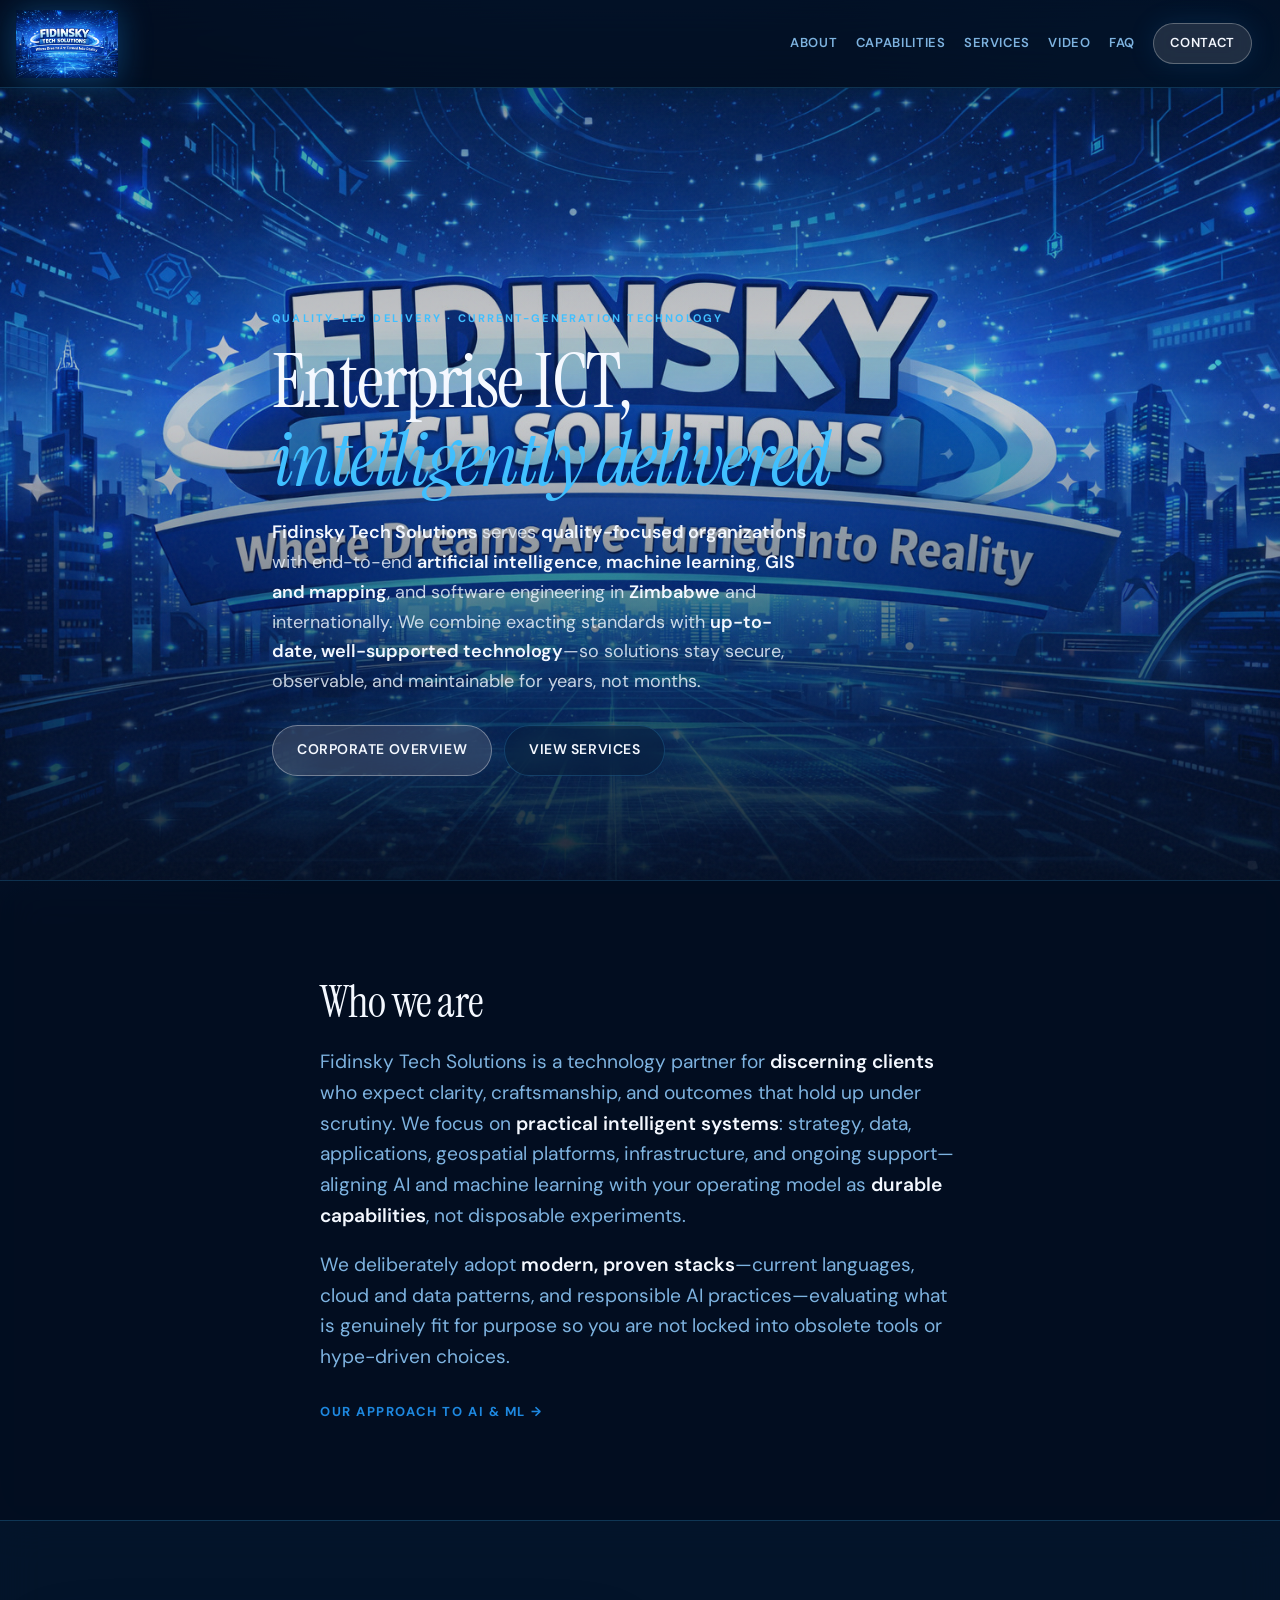
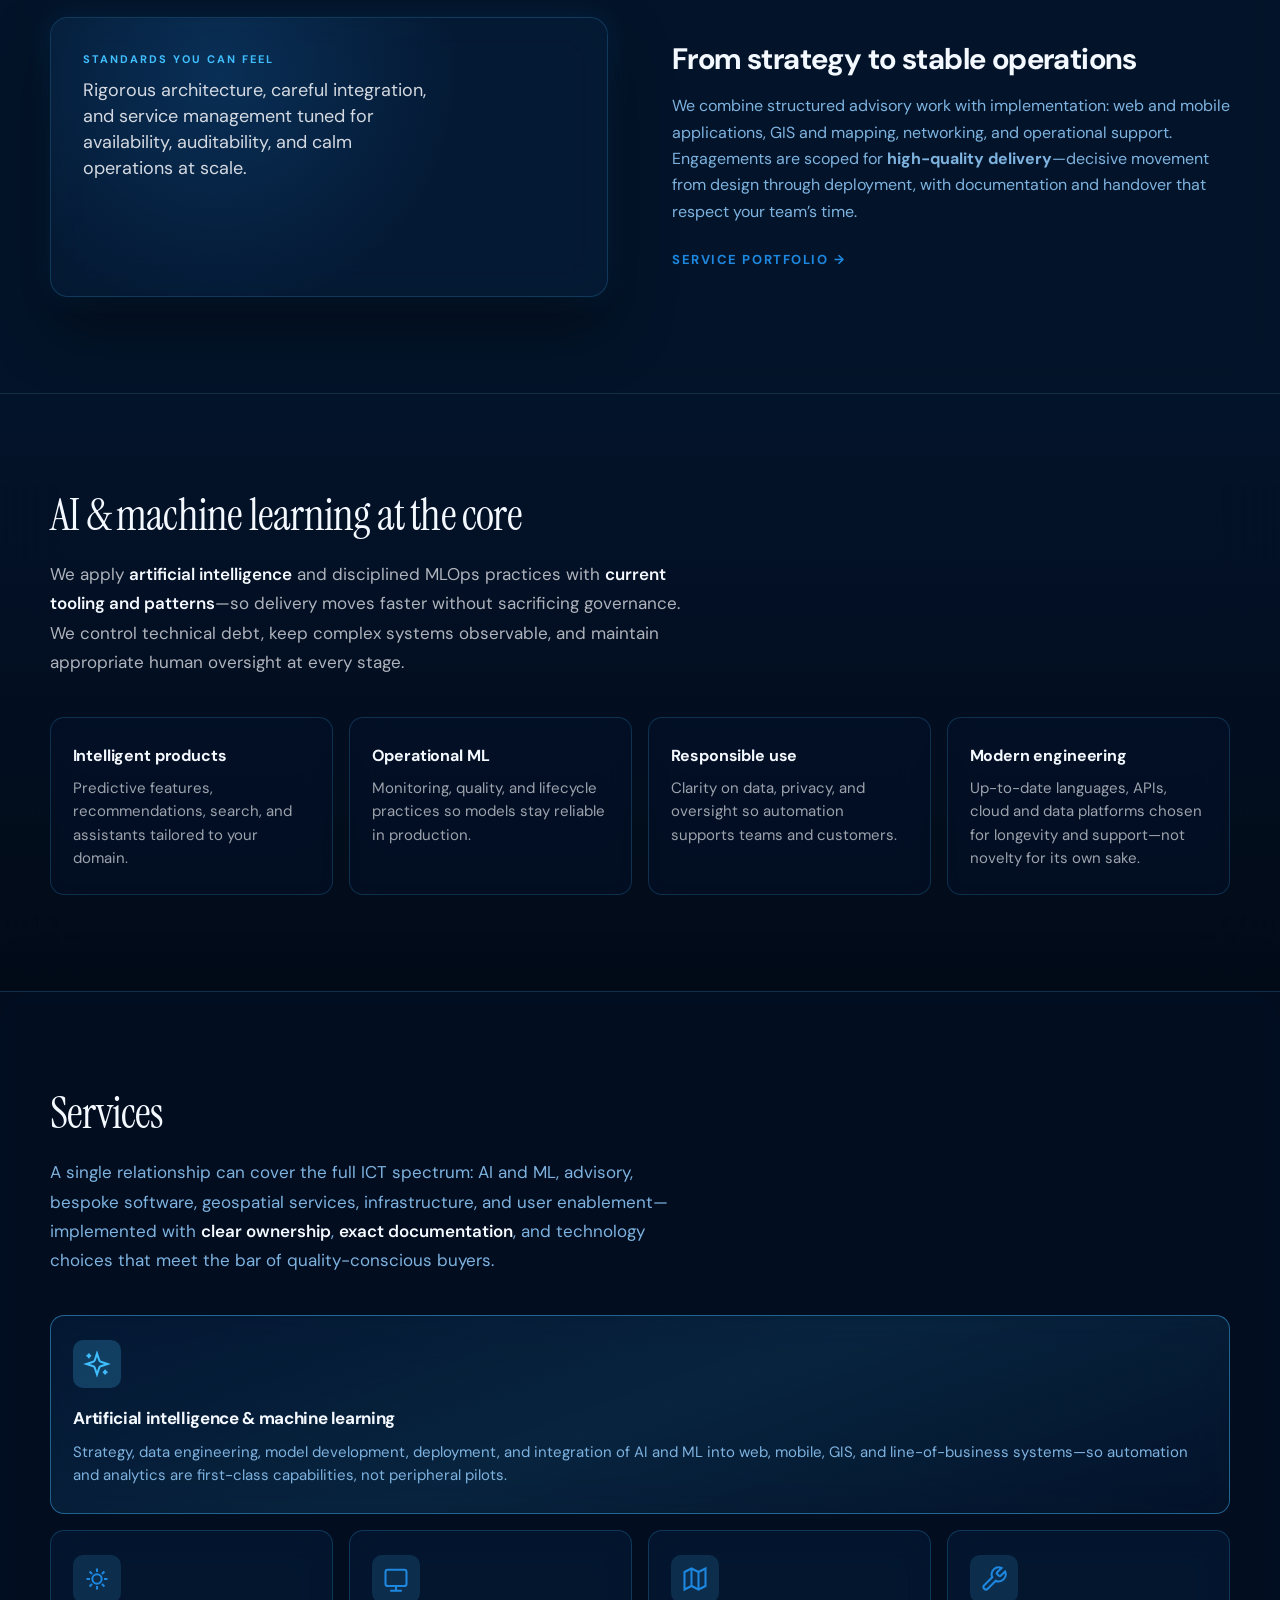
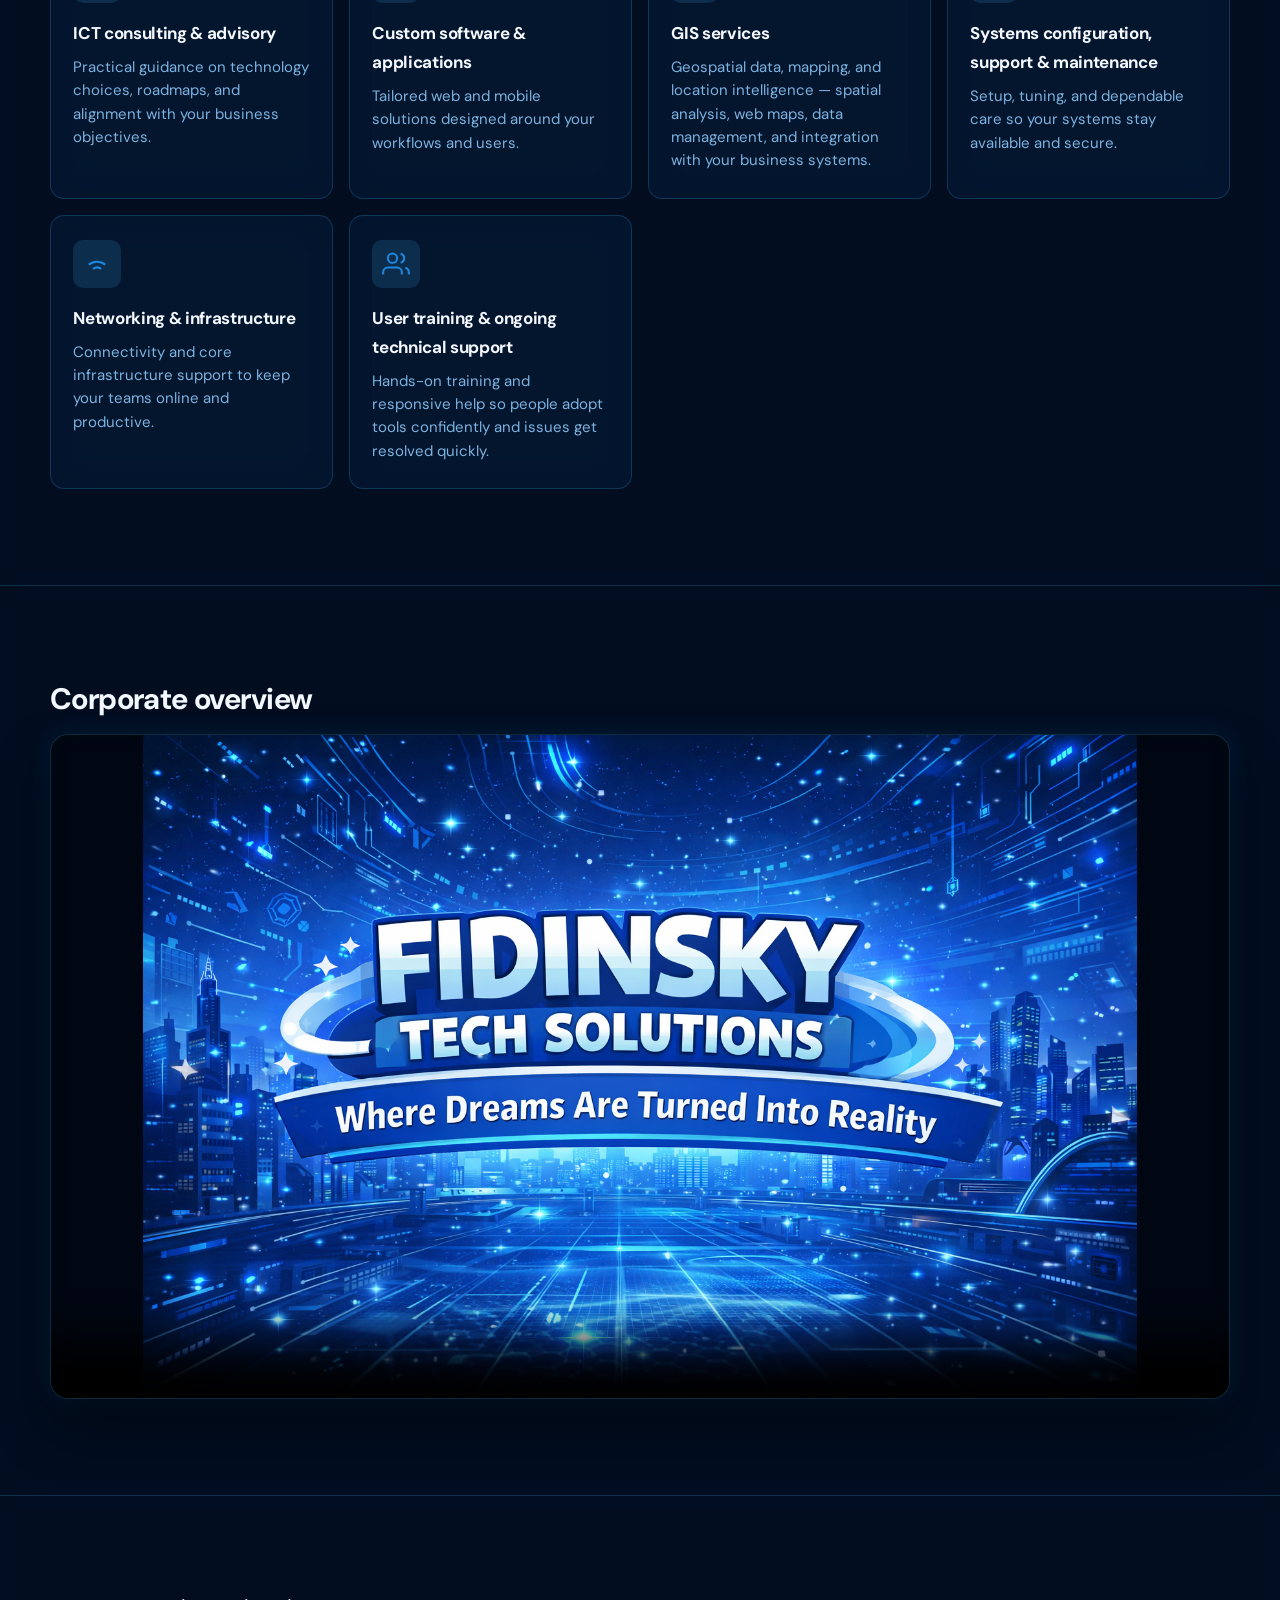
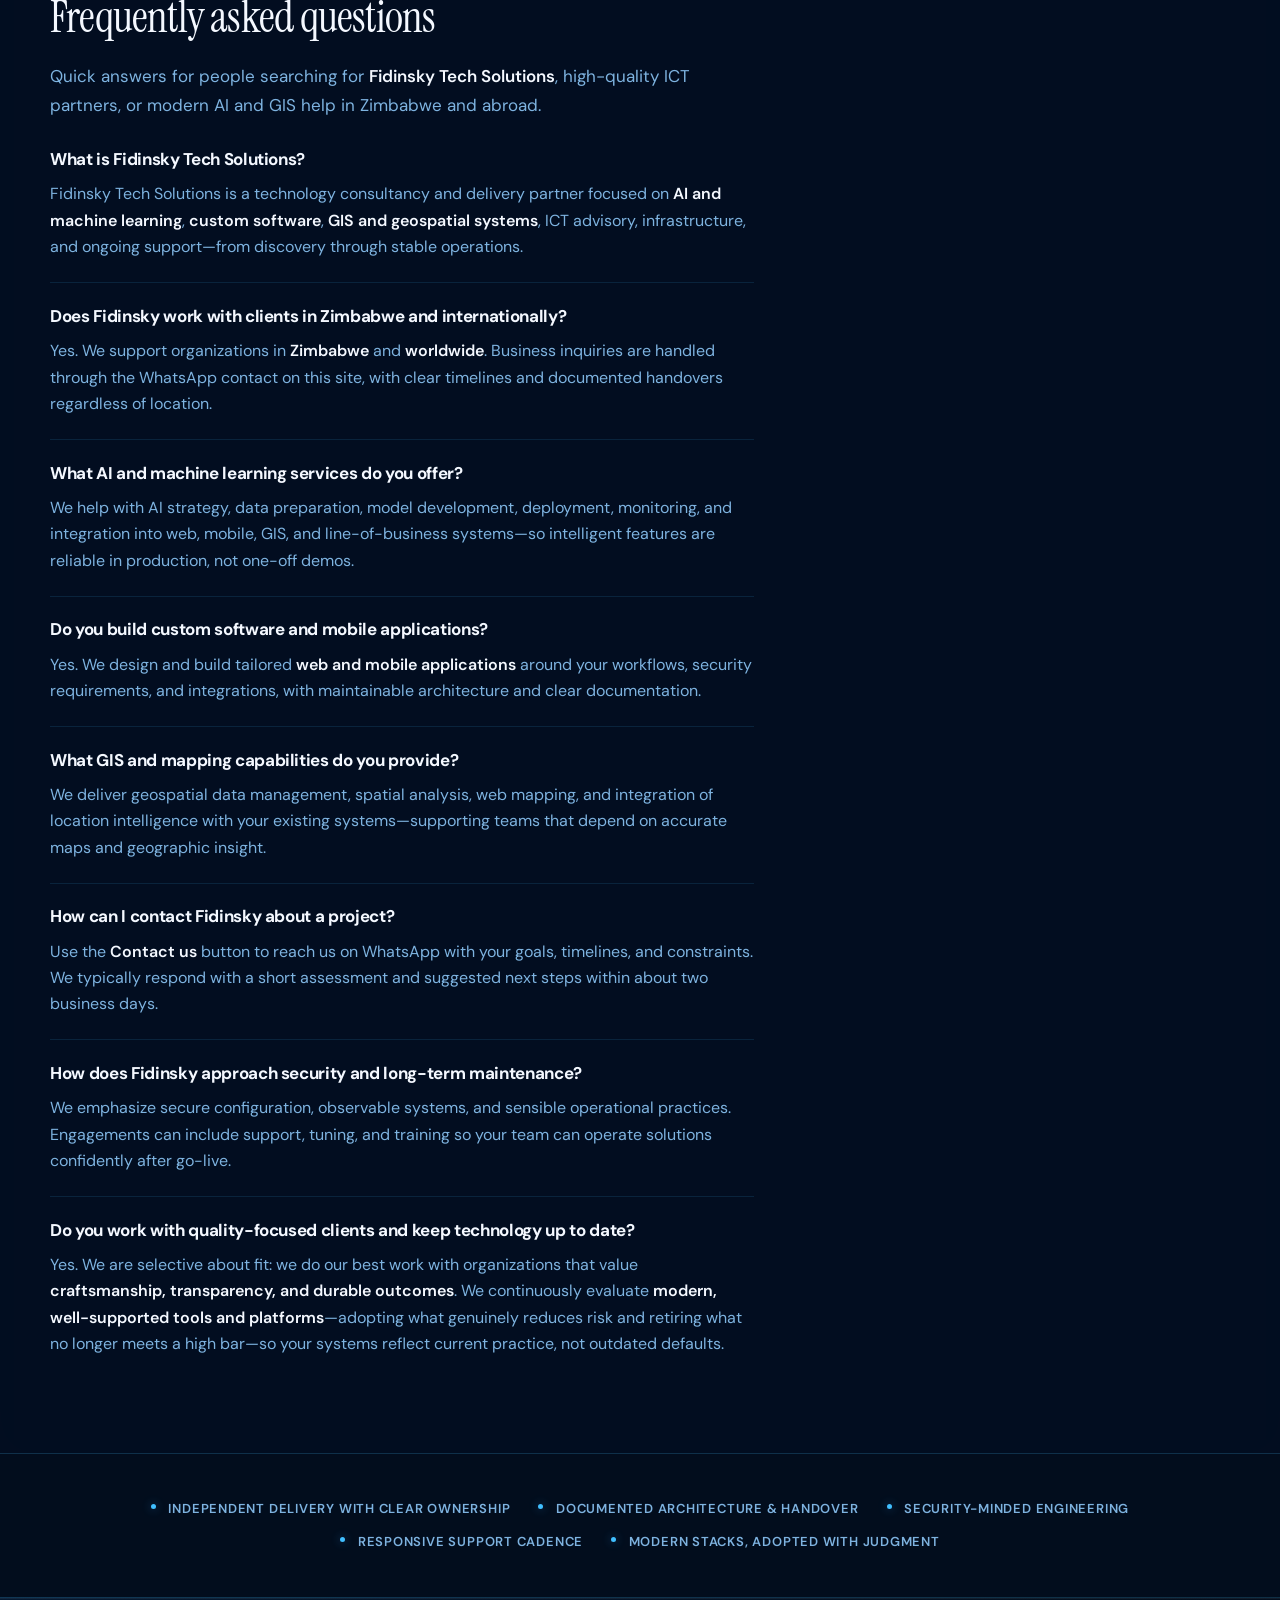
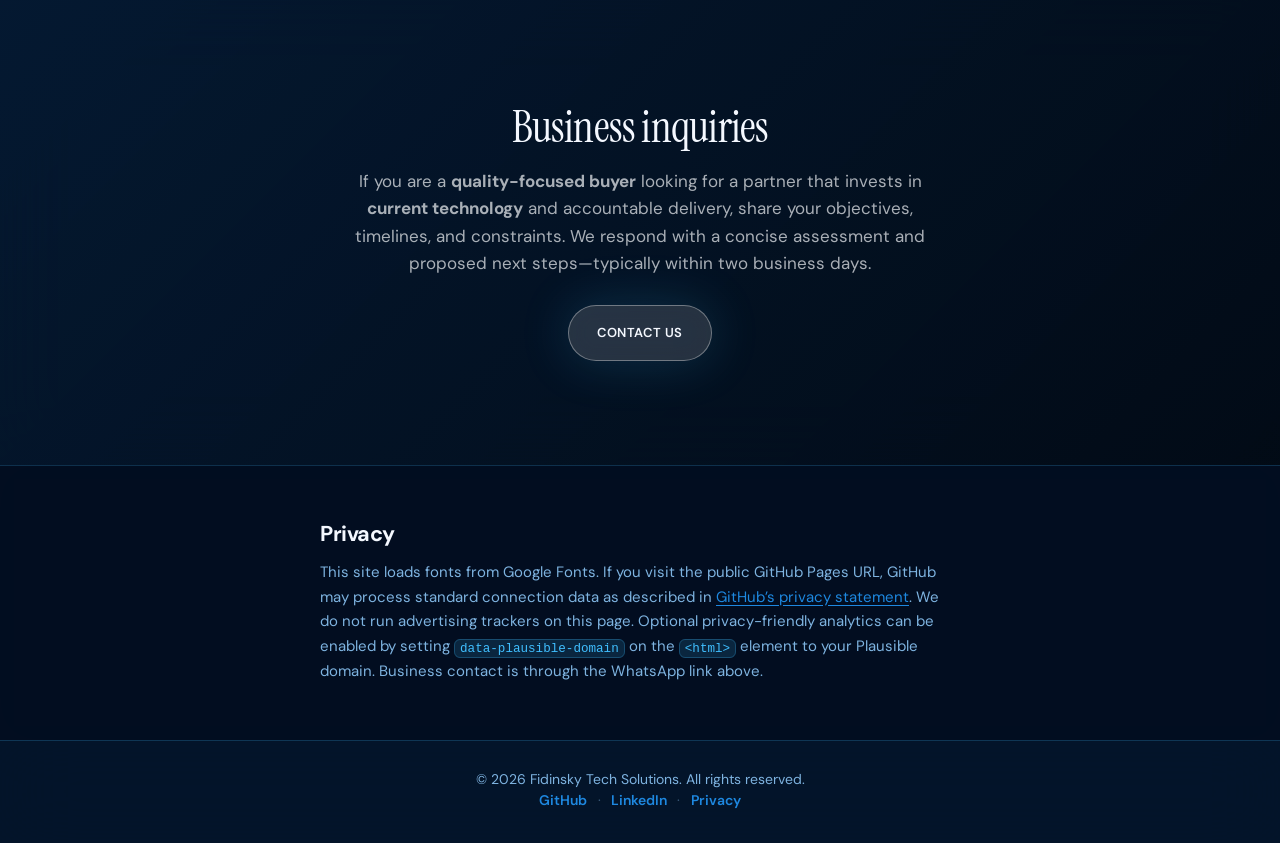
==== commit aa58e598: "Positioning: quality-focused clients, modern technology, fourth capability pillar" ====
--- a/index.html
+++ b/index.html
@@ -3,7 +3,7 @@
 <head>
   <meta charset="UTF-8" />
   <meta name="viewport" content="width=device-width, initial-scale=1.0" />
-  <meta name="description" content="Fidinsky Tech Solutions — AI, machine learning, GIS mapping, custom software, and ICT consulting for teams in Zimbabwe and worldwide. Strategy, delivery, integration, and support." />
+  <meta name="description" content="Fidinsky Tech Solutions — high-quality AI, machine learning, GIS, and custom software for discerning teams in Zimbabwe and worldwide. Modern platforms, rigorous delivery, long-term support." />
   <meta name="theme-color" content="#020b18" />
   <meta name="robots" content="index, follow, max-image-preview:large, max-snippet:-1, max-video-preview:-1" />
   <meta name="googlebot" content="index, follow, max-image-preview:large, max-snippet:-1, max-video-preview:-1" />
@@ -13,20 +13,20 @@
   <meta property="og:type" content="website" />
   <meta property="og:site_name" content="Fidinsky Tech Solutions" />
   <meta property="og:locale" content="en_US" />
-  <meta property="og:title" content="Fidinsky Tech Solutions | AI, ML, GIS &amp; ICT consulting" />
-  <meta property="og:description" content="Fidinsky Tech Solutions — AI, machine learning, GIS mapping, custom software, and ICT consulting for organizations in Zimbabwe and worldwide." />
+  <meta property="og:title" content="Fidinsky Tech Solutions | Quality-led AI, GIS &amp; modern ICT" />
+  <meta property="og:description" content="Fidinsky Tech Solutions — quality-led AI, GIS, and software delivery with current-generation technology for organizations in Zimbabwe and worldwide." />
   <meta property="og:url" content="https://nigelrodrick.github.io/Fidinsky-Tech-Solutions/" />
   <meta property="og:image" content="https://nigelrodrick.github.io/Fidinsky-Tech-Solutions/images/logo.jpeg" />
   <meta property="og:image:alt" content="Fidinsky Tech Solutions logo" />
   <meta name="twitter:card" content="summary_large_image" />
-  <meta name="twitter:title" content="Fidinsky Tech Solutions | AI, ML, GIS &amp; ICT consulting" />
-  <meta name="twitter:description" content="AI, ML, GIS, custom software, and ICT consulting — Zimbabwe and worldwide." />
+  <meta name="twitter:title" content="Fidinsky Tech Solutions | Quality-led AI, GIS &amp; modern ICT" />
+  <meta name="twitter:description" content="Quality-led AI, GIS &amp; software — modern technology for discerning teams in Zimbabwe and worldwide." />
   <meta name="twitter:image" content="https://nigelrodrick.github.io/Fidinsky-Tech-Solutions/images/logo.jpeg" />
   <meta name="twitter:image:alt" content="Fidinsky Tech Solutions logo" />
   <link rel="icon" href="favicon.svg" type="image/svg+xml" />
   <link rel="icon" href="images/logo.jpeg" type="image/jpeg" />
   <link rel="apple-touch-icon" href="images/logo.jpeg" />
-  <title>Fidinsky Tech Solutions | AI, ML, GIS &amp; ICT consulting</title>
+  <title>Fidinsky Tech Solutions | Quality-led AI, GIS &amp; modern ICT</title>
   <link rel="preconnect" href="https://fonts.googleapis.com" />
   <link rel="preconnect" href="https://fonts.gstatic.com" crossorigin />
   <link href="https://fonts.googleapis.com/css2?family=DM+Sans:ital,opsz,wght@0,9..40,400;0,9..40,500;0,9..40,600;0,9..40,700&family=Instrument+Serif:ital@0;1&display=swap" rel="stylesheet" />
@@ -89,13 +89,13 @@
         <div class="hero-cinematic__grain" aria-hidden="true"></div>
       </div>
       <div class="container hero-cinematic__content">
-        <p class="hero-kicker">Technology consulting &amp; delivery</p>
+        <p class="hero-kicker">Quality-led delivery · Current-generation technology</p>
         <h1 id="hero-heading" class="hero-title">
           <span class="hero-title__line">Enterprise ICT,</span>
           <span class="hero-title__line hero-title__line--emphasis">intelligently delivered</span>
         </h1>
         <p class="hero-deck">
-          <strong>Fidinsky Tech Solutions</strong> provides end-to-end <strong>artificial intelligence</strong>, <strong>machine learning</strong>, <strong>GIS and mapping</strong>, and software engineering for organizations in <strong>Zimbabwe</strong> and internationally—structured for clarity, security, and long-term maintainability.
+          <strong>Fidinsky Tech Solutions</strong> serves <strong>quality-focused organizations</strong> with end-to-end <strong>artificial intelligence</strong>, <strong>machine learning</strong>, <strong>GIS and mapping</strong>, and software engineering in <strong>Zimbabwe</strong> and internationally. We combine exacting standards with <strong>up-to-date, well-supported technology</strong>—so solutions stay secure, observable, and maintainable for years, not months.
         </p>
         <div class="hero-actions">
           <a class="btn btn--primary" href="#video">Corporate overview</a>
@@ -108,7 +108,10 @@
       <div class="container band__narrow">
         <h2 id="story-heading" class="heading-display">Who we are</h2>
         <p class="text-lead">
-          Fidinsky Tech Solutions is a technology partner focused on <strong>practical intelligent systems</strong>: strategy, data, applications, geospatial platforms, infrastructure, and ongoing support. We work with businesses and public-sector teams locally and globally, aligning AI and machine learning with your operating model—not as experiments, but as durable capabilities.
+          Fidinsky Tech Solutions is a technology partner for <strong>discerning clients</strong> who expect clarity, craftsmanship, and outcomes that hold up under scrutiny. We focus on <strong>practical intelligent systems</strong>: strategy, data, applications, geospatial platforms, infrastructure, and ongoing support—aligning AI and machine learning with your operating model as <strong>durable capabilities</strong>, not disposable experiments.
+        </p>
+        <p class="text-lead text-lead--tight">
+          We deliberately adopt <strong>modern, proven stacks</strong>—current languages, cloud and data patterns, and responsible AI practices—evaluating what is genuinely fit for purpose so you are not locked into obsolete tools or hype-driven choices.
         </p>
         <a class="text-link-cta" href="#technology">Our approach to AI &amp; ML <span aria-hidden="true">→</span></a>
       </div>
@@ -118,14 +121,14 @@
       <div class="container split">
         <div class="split__visual" aria-hidden="true">
           <div class="split__visual-inner">
-            <span class="split__label">Delivery you can rely on</span>
-            <p class="split__caption">Architecture, integration, and service management designed for availability, auditability, and scale.</p>
+            <span class="split__label">Standards you can feel</span>
+            <p class="split__caption">Rigorous architecture, careful integration, and service management tuned for availability, auditability, and calm operations at scale.</p>
           </div>
         </div>
         <div class="split__text">
           <h2 id="split-heading" class="heading-section">From strategy to stable operations</h2>
           <p class="text-muted">
-            We combine structured advisory work with implementation: web and mobile applications, GIS and mapping, networking, and operational support. Engagements are scoped to move decisively from design through deployment and handover.
+            We combine structured advisory work with implementation: web and mobile applications, GIS and mapping, networking, and operational support. Engagements are scoped for <strong>high-quality delivery</strong>—decisive movement from design through deployment, with documentation and handover that respect your team’s time.
           </p>
           <a class="text-link-cta" href="#services">Service portfolio <span aria-hidden="true">→</span></a>
         </div>
@@ -136,9 +139,9 @@
       <div class="container">
         <h2 id="tech-heading" class="heading-display heading-display--on-dark">AI &amp; machine learning at the core</h2>
         <p class="band__intro band__intro--on-dark">
-          We apply <strong>artificial intelligence</strong> and disciplined MLOps practices to accelerate delivery, control technical debt, and keep complex systems observable and governable—always with appropriate human oversight.
-        </p>
-        <ul class="pillar-grid">
+          We apply <strong>artificial intelligence</strong> and disciplined MLOps practices with <strong>current tooling and patterns</strong>—so delivery moves faster without sacrificing governance. We control technical debt, keep complex systems observable, and maintain appropriate human oversight at every stage.
+        </p>
+        <ul class="pillar-grid pillar-grid--quad">
           <li class="pillar-card">
             <h3 class="pillar-card__title">Intelligent products</h3>
             <p class="pillar-card__text">Predictive features, recommendations, search, and assistants tailored to your domain.</p>
@@ -150,6 +153,10 @@
           <li class="pillar-card">
             <h3 class="pillar-card__title">Responsible use</h3>
             <p class="pillar-card__text">Clarity on data, privacy, and oversight so automation supports teams and customers.</p>
+          </li>
+          <li class="pillar-card">
+            <h3 class="pillar-card__title">Modern engineering</h3>
+            <p class="pillar-card__text">Up-to-date languages, APIs, cloud and data platforms chosen for longevity and support—not novelty for its own sake.</p>
           </li>
         </ul>
       </div>
@@ -159,7 +166,7 @@
       <div class="container">
         <h2 id="services-heading" class="heading-display">Services</h2>
         <p class="band__intro">
-          A single relationship can cover the full ICT spectrum: AI and ML, advisory, bespoke software, geospatial services, infrastructure, and user enablement—implemented with clear ownership and documentation.
+          A single relationship can cover the full ICT spectrum: AI and ML, advisory, bespoke software, geospatial services, infrastructure, and user enablement—implemented with <strong>clear ownership</strong>, <strong>exact documentation</strong>, and technology choices that meet the bar of quality-conscious buyers.
         </p>
         <ul class="service-grid">
           <li class="service-item service-item--wide">
@@ -248,7 +255,7 @@
       <div class="container">
         <h2 id="faq-heading" class="heading-display">Frequently asked questions</h2>
         <p class="band__intro band__intro--faq">
-          Quick answers for people searching for <strong>Fidinsky Tech Solutions</strong>, ICT partners, or AI and GIS help in Zimbabwe and abroad.
+          Quick answers for people searching for <strong>Fidinsky Tech Solutions</strong>, high-quality ICT partners, or modern AI and GIS help in Zimbabwe and abroad.
         </p>
         <dl class="faq-list">
           <dt class="faq-list__q">What is Fidinsky Tech Solutions?</dt>
@@ -278,6 +285,10 @@
           <dt class="faq-list__q">How does Fidinsky approach security and long-term maintenance?</dt>
           <dd class="faq-list__a">
             We emphasize secure configuration, observable systems, and sensible operational practices. Engagements can include support, tuning, and training so your team can operate solutions confidently after go-live.
+          </dd>
+          <dt class="faq-list__q">Do you work with quality-focused clients and keep technology up to date?</dt>
+          <dd class="faq-list__a">
+            Yes. We are selective about fit: we do our best work with organizations that value <strong>craftsmanship, transparency, and durable outcomes</strong>. We continuously evaluate <strong>modern, well-supported tools and platforms</strong>—adopting what genuinely reduces risk and retiring what no longer meets a high bar—so your systems reflect current practice, not outdated defaults.
           </dd>
         </dl>
       </div>
@@ -290,6 +301,7 @@
           <li class="trust-strip__item">Documented architecture &amp; handover</li>
           <li class="trust-strip__item">Security-minded engineering</li>
           <li class="trust-strip__item">Responsive support cadence</li>
+          <li class="trust-strip__item">Modern stacks, adopted with judgment</li>
         </ul>
       </div>
     </section>
@@ -298,7 +310,7 @@
       <div class="container cta-panel">
         <h2 id="contact-heading" class="heading-display heading-display--on-dark">Business inquiries</h2>
         <p class="cta-panel__text">
-          Share your objectives, timelines, and constraints. We respond with a concise assessment and proposed next steps—typically within two business days.
+          If you are a <strong>quality-focused buyer</strong> looking for a partner that invests in <strong>current technology</strong> and accountable delivery, share your objectives, timelines, and constraints. We respond with a concise assessment and proposed next steps—typically within two business days.
         </p>
         <a
           class="btn btn--primary btn--lg"
@@ -343,7 +355,7 @@
           "@id": "https://nigelrodrick.github.io/Fidinsky-Tech-Solutions/#website",
           "url": "https://nigelrodrick.github.io/Fidinsky-Tech-Solutions/",
           "name": "Fidinsky Tech Solutions",
-          "description": "AI, machine learning, GIS mapping, custom software, and ICT consulting for Zimbabwe and international clients.",
+          "description": "Quality-led AI, machine learning, GIS mapping, and custom software for discerning clients in Zimbabwe and internationally—built with current-generation technology.",
           "inLanguage": "en",
           "publisher": { "@id": "https://nigelrodrick.github.io/Fidinsky-Tech-Solutions/#organization" }
         },
@@ -354,7 +366,7 @@
           "url": "https://nigelrodrick.github.io/Fidinsky-Tech-Solutions/",
           "logo": "https://nigelrodrick.github.io/Fidinsky-Tech-Solutions/images/logo.jpeg",
           "image": "https://nigelrodrick.github.io/Fidinsky-Tech-Solutions/images/logo.jpeg",
-          "description": "Technology consulting and delivery: artificial intelligence, machine learning, custom software, GIS, and ICT services from strategy through operations.",
+          "description": "High-quality technology consulting and delivery: artificial intelligence, machine learning, custom software, GIS, and ICT services—from strategy through operations—with modern, well-supported engineering practices.",
           "telephone": "+263779964877",
           "areaServed": [
             { "@type": "Country", "name": "Zimbabwe" },
@@ -367,7 +379,9 @@
             "Geographic information systems",
             "ICT consulting",
             "Geospatial analysis",
-            "Enterprise software integration"
+            "Enterprise software integration",
+            "Cloud computing",
+            "Software quality engineering"
           ],
           "sameAs": [
             "https://github.com/NigelRodrick/Fidinsky-Tech-Solutions",
@@ -432,6 +446,14 @@
               "acceptedAnswer": {
                 "@type": "Answer",
                 "text": "We emphasize secure configuration, observable systems, and sensible operational practices. Engagements can include support, tuning, and training so your team can operate solutions confidently after go-live."
+              }
+            },
+            {
+              "@type": "Question",
+              "name": "Do you work with quality-focused clients and keep technology up to date?",
+              "acceptedAnswer": {
+                "@type": "Answer",
+                "text": "Yes. We are selective about fit and do our best work with organizations that value craftsmanship, transparency, and durable outcomes. We continuously evaluate modern, well-supported tools and platforms—adopting what reduces risk and retiring what no longer meets a high bar."
               }
             }
           ]
--- a/styles.css
+++ b/styles.css
@@ -656,6 +656,10 @@
   font-weight: 600;
 }
 
+.text-lead--tight {
+  margin-top: -0.35rem;
+}
+
 .text-muted {
   margin: 0 0 1.25rem;
   color: var(--text-muted);
@@ -758,6 +762,16 @@
   .pillar-grid {
     grid-template-columns: repeat(3, 1fr);
   }
+
+  .pillar-grid--quad {
+    grid-template-columns: repeat(2, 1fr);
+  }
+}
+
+@media (min-width: 1100px) {
+  .pillar-grid--quad {
+    grid-template-columns: repeat(4, 1fr);
+  }
 }
 
 .pillar-card {
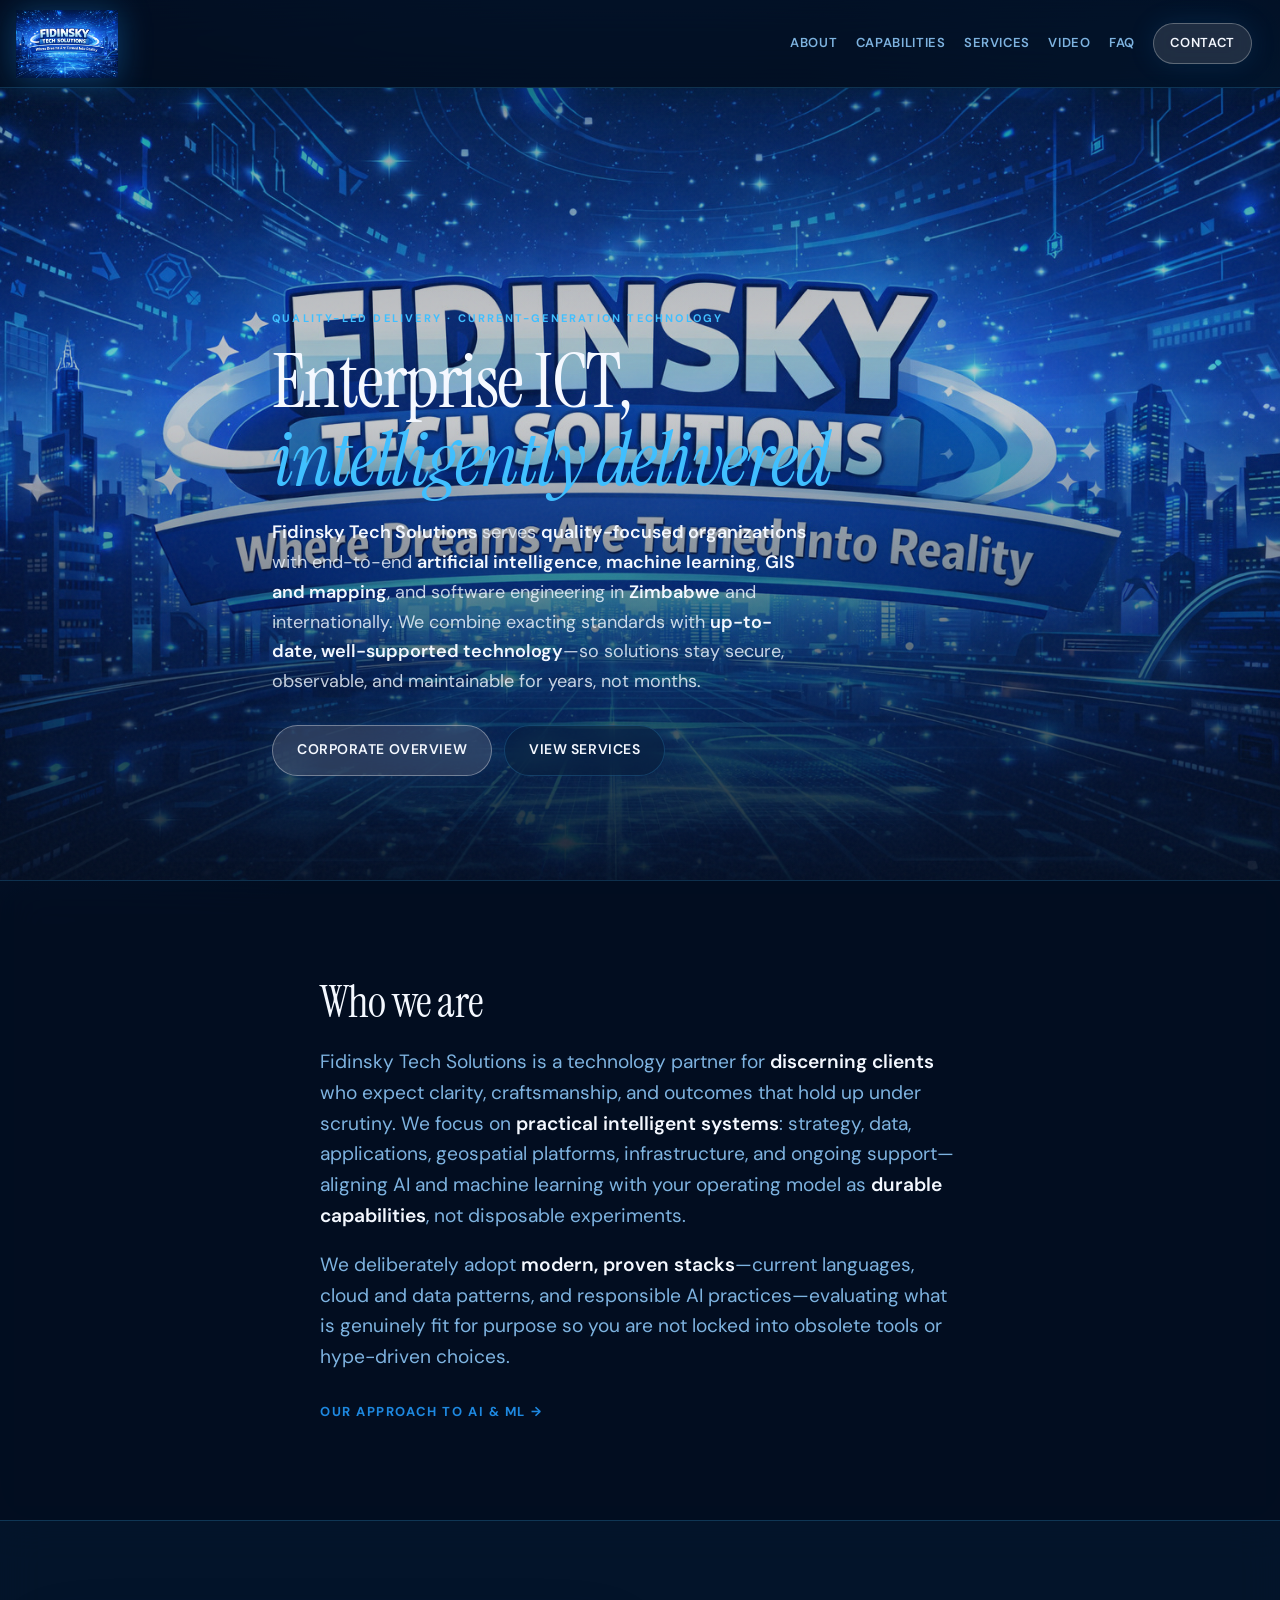
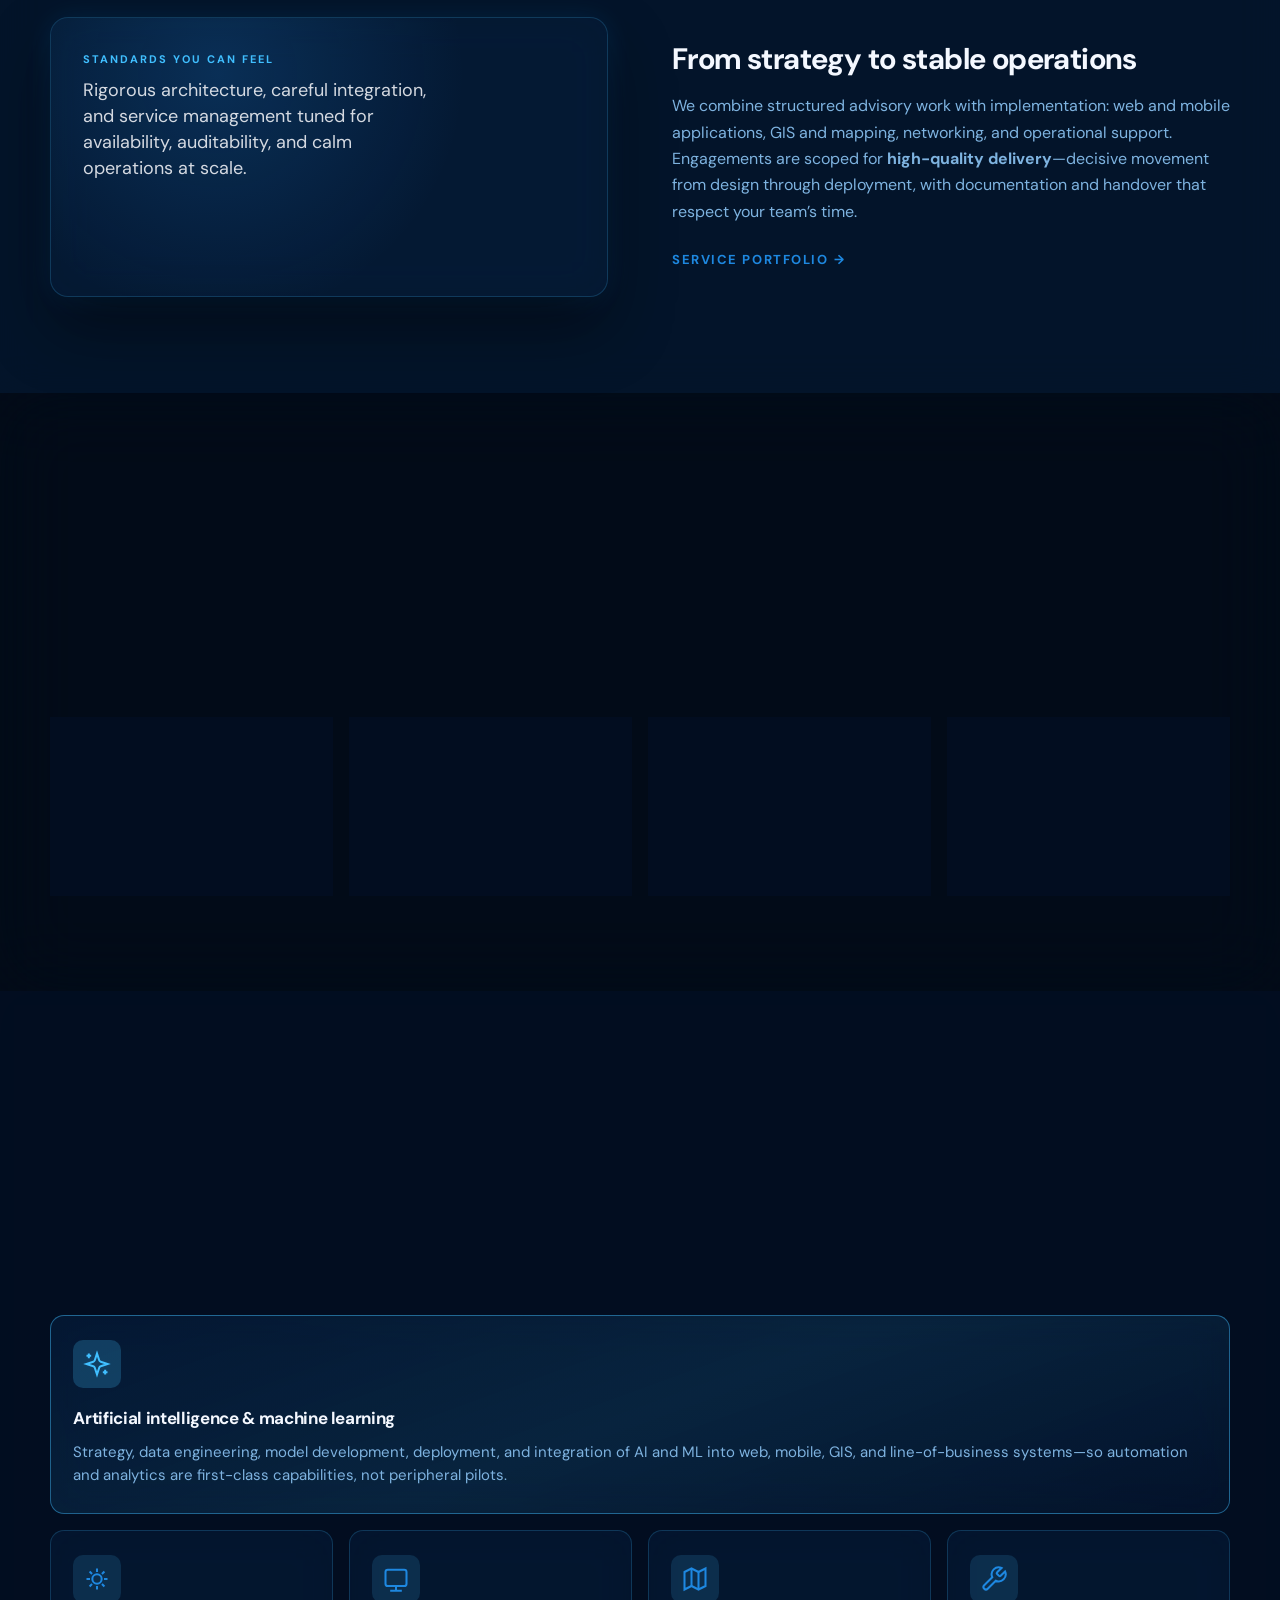
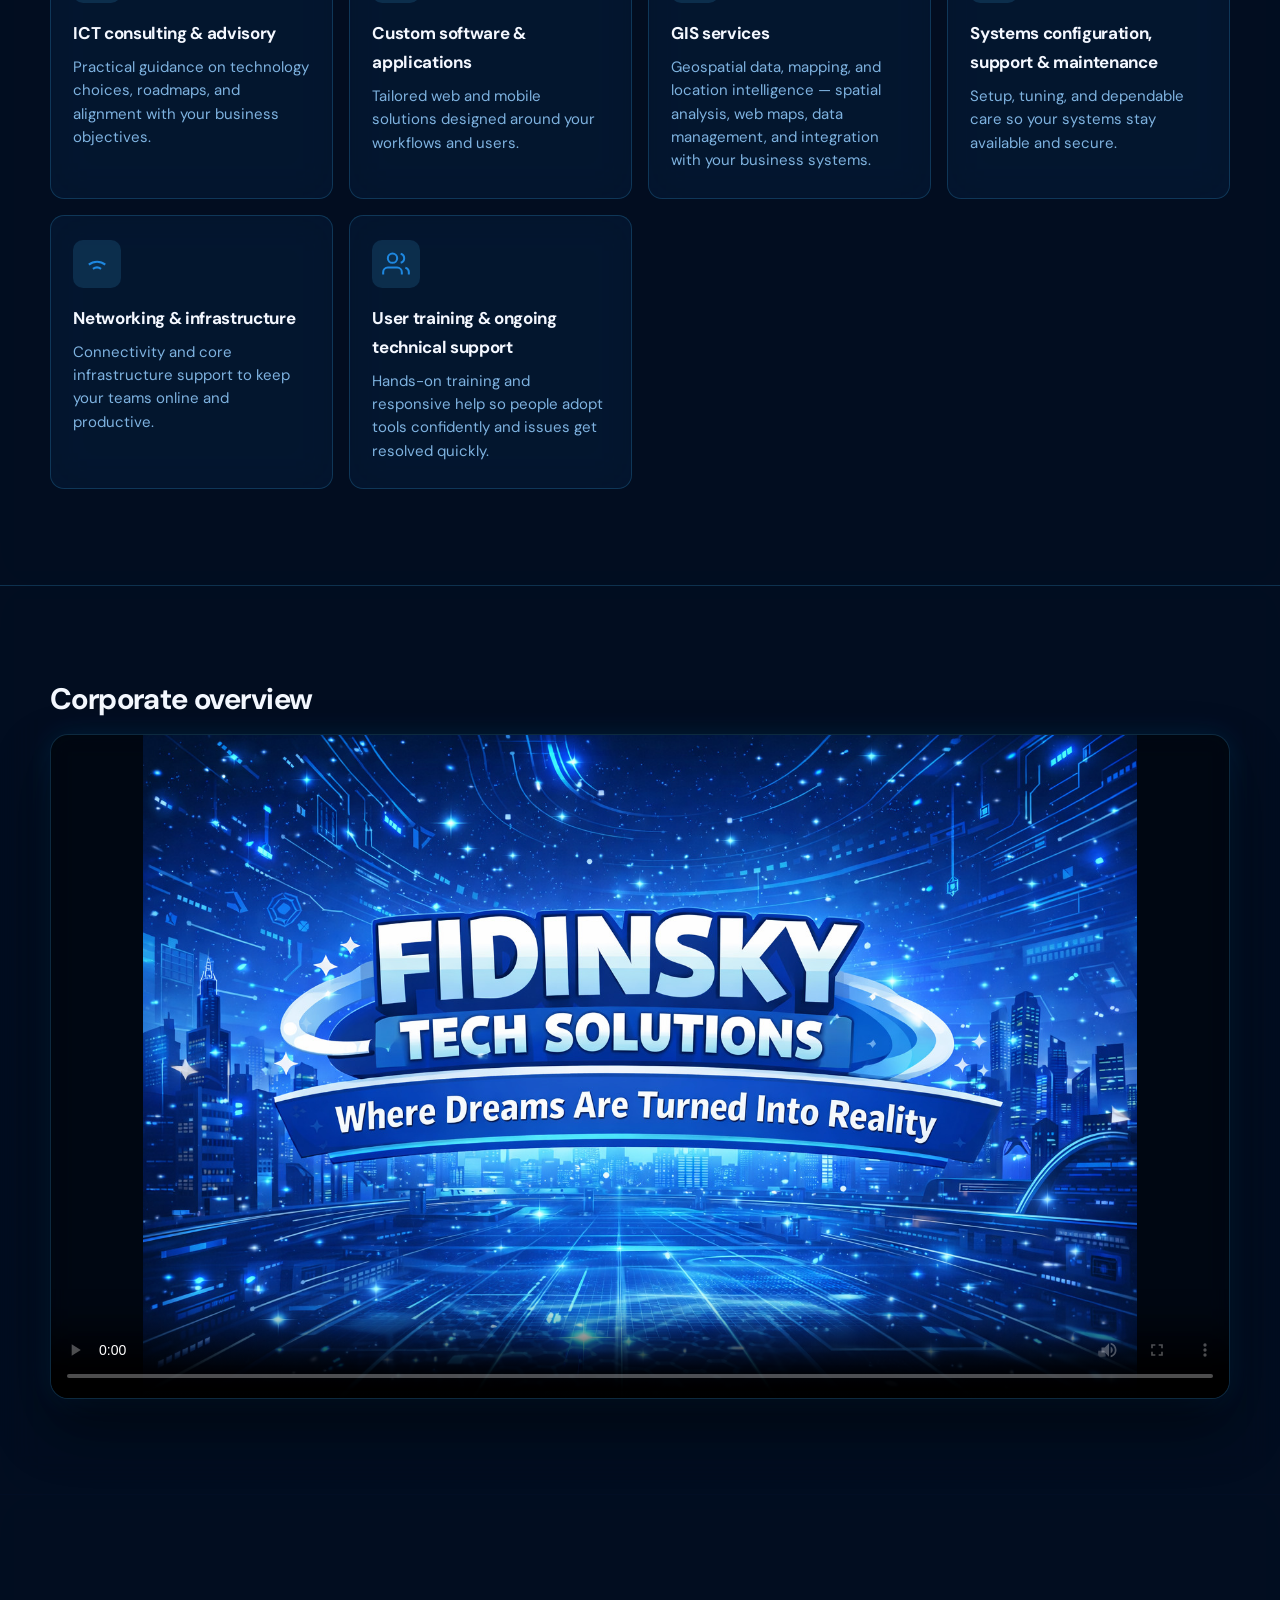
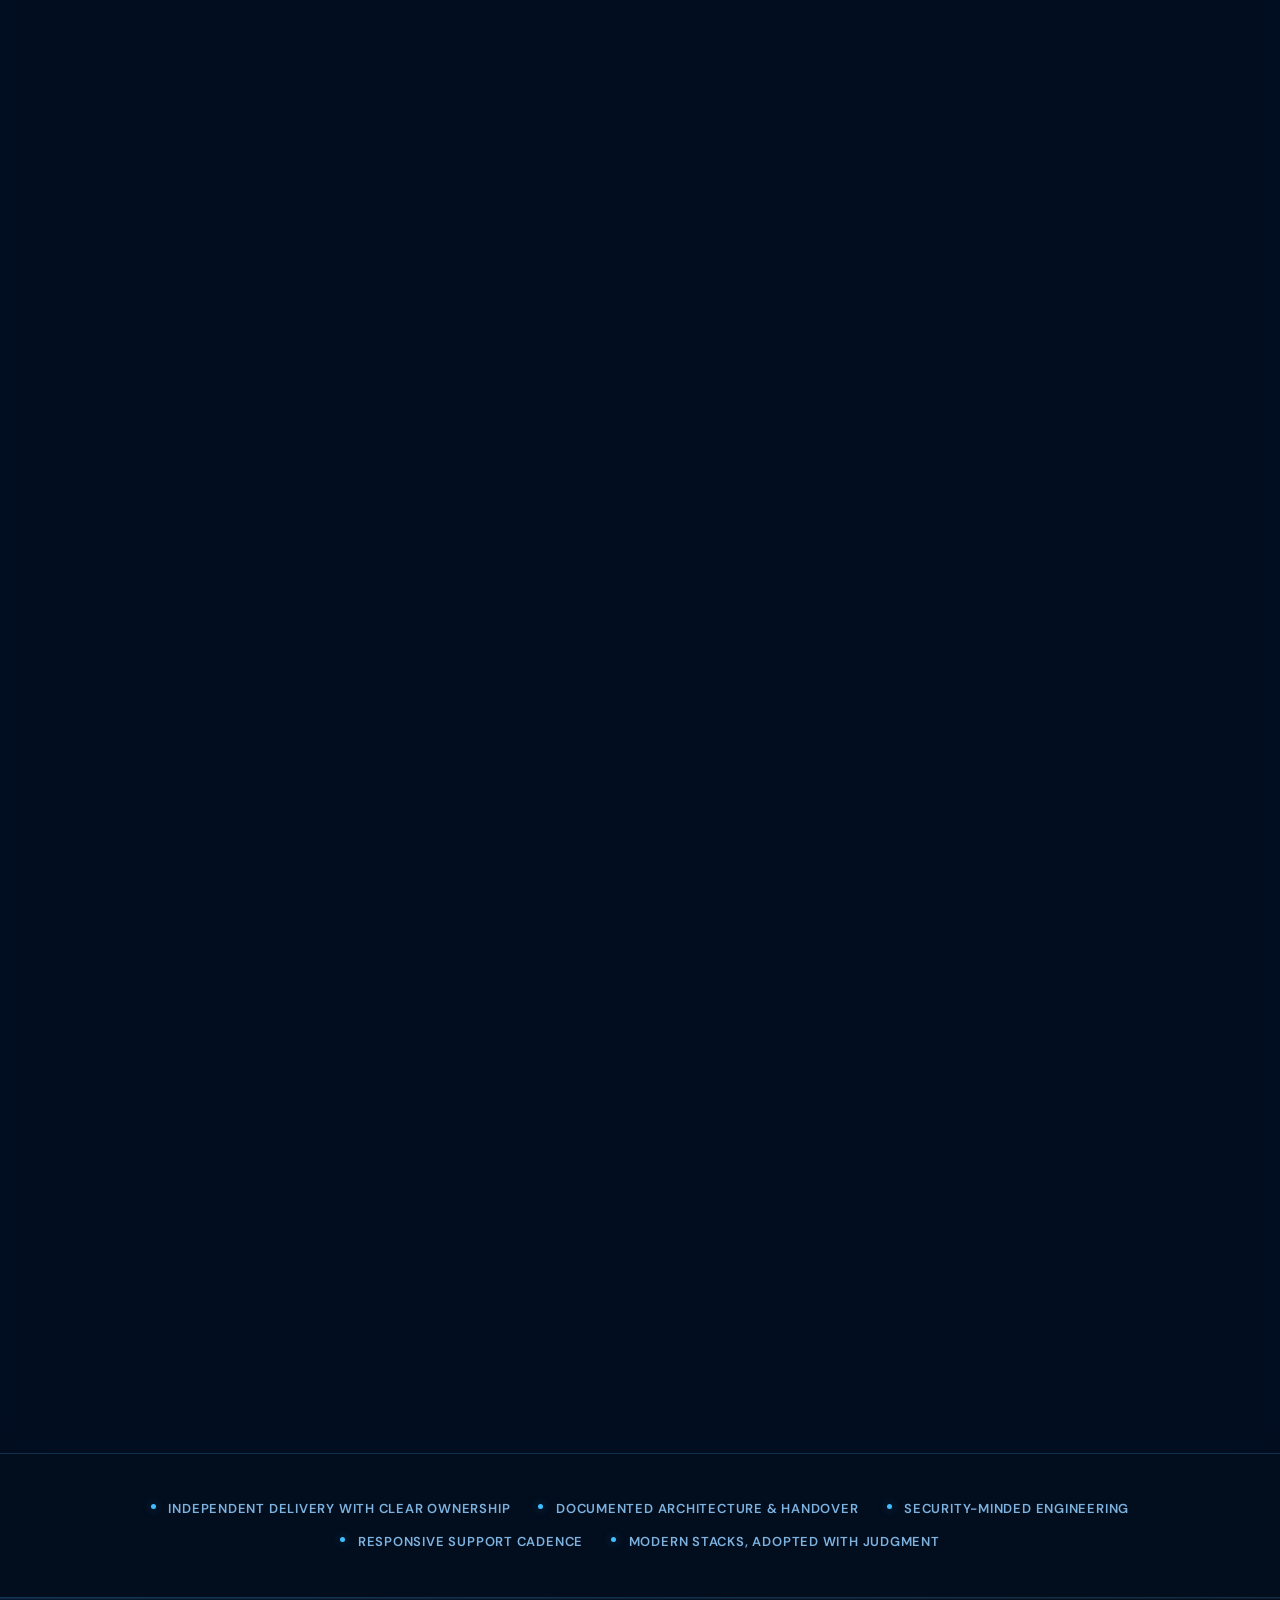
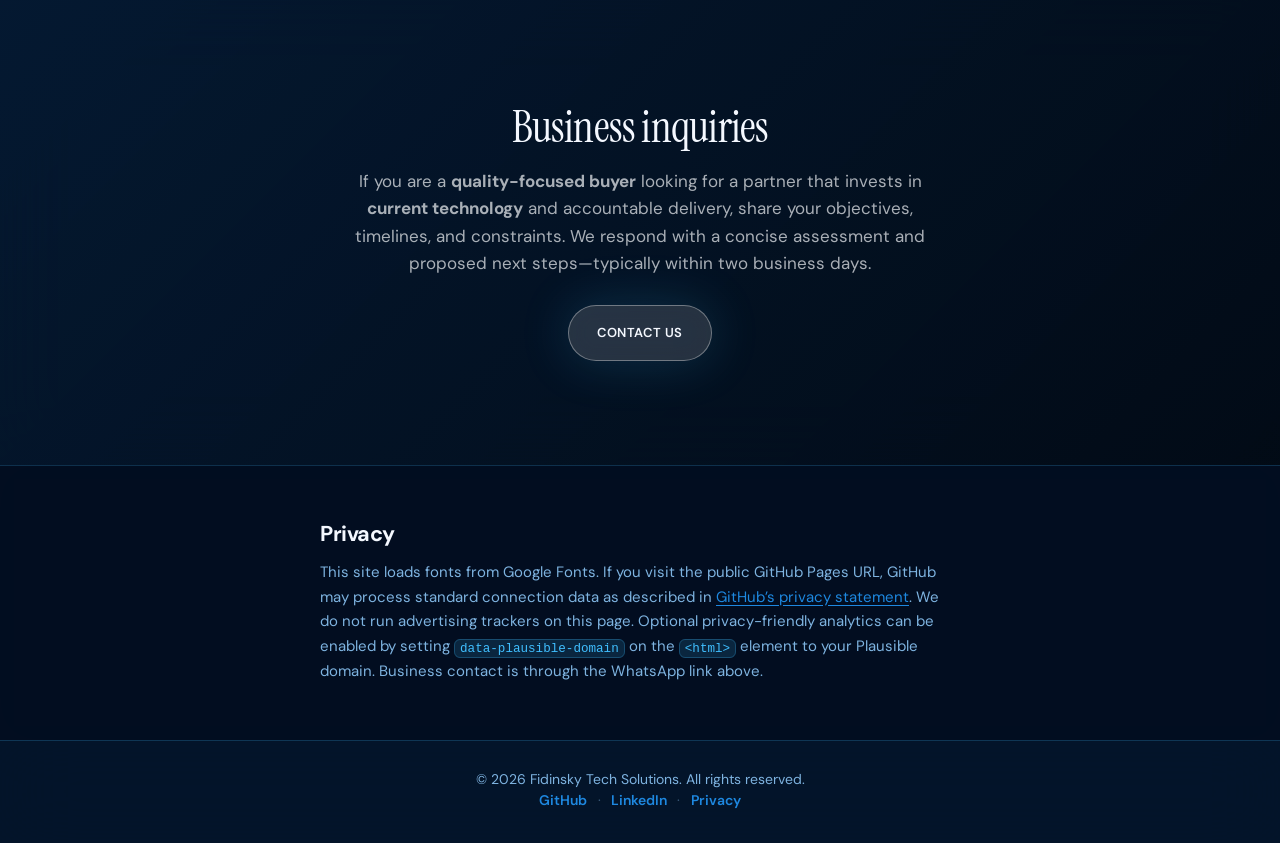
==== commit 8a955cc7: "Hero: stop using corporate vid.mp4 as background (keep for overview section only)" ====
--- a/index.html
+++ b/index.html
@@ -83,7 +83,6 @@
         >
           <source src="media/fidinsky-showcase.mp4" type="video/mp4" />
           <source src="media/fidinsky-overview.mp4" type="video/mp4" />
-          <source src="vid.mp4" type="video/mp4" />
         </video>
         <div class="hero-cinematic__scrim" aria-hidden="true"></div>
         <div class="hero-cinematic__grain" aria-hidden="true"></div>
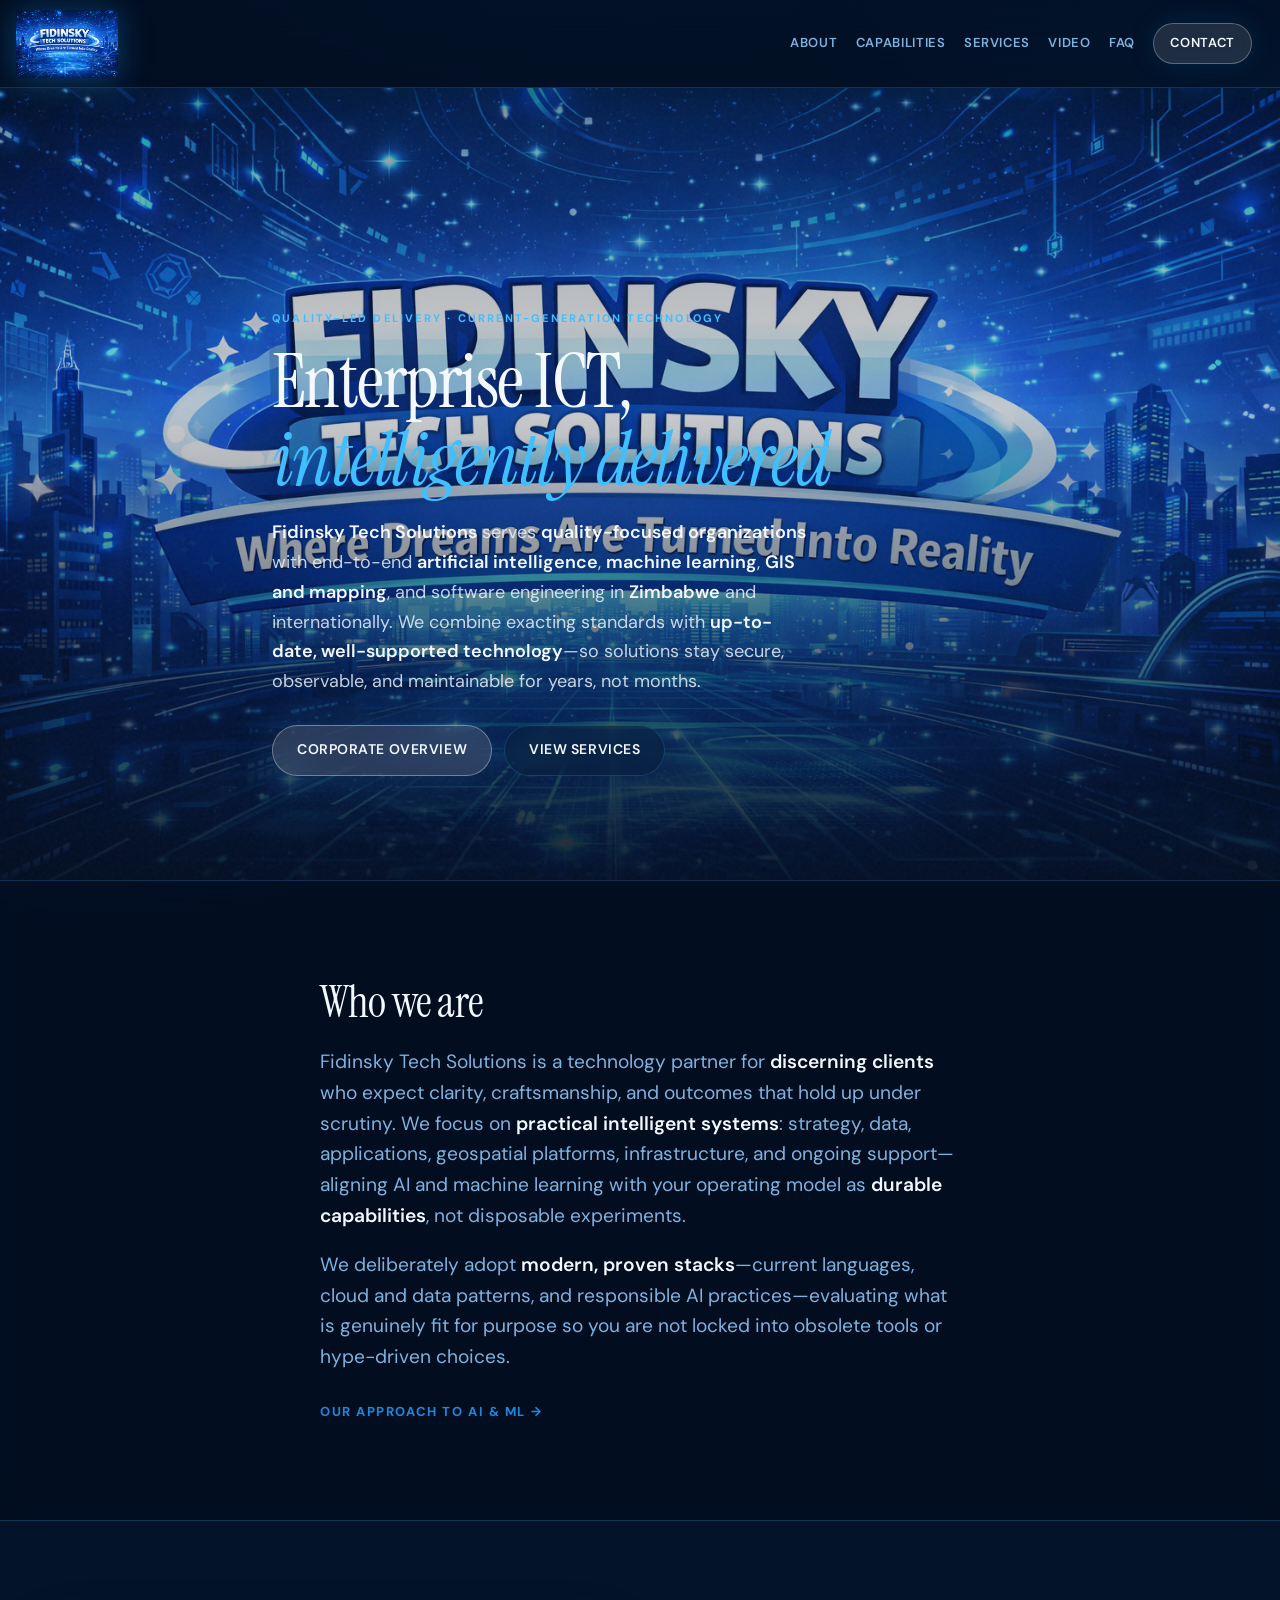
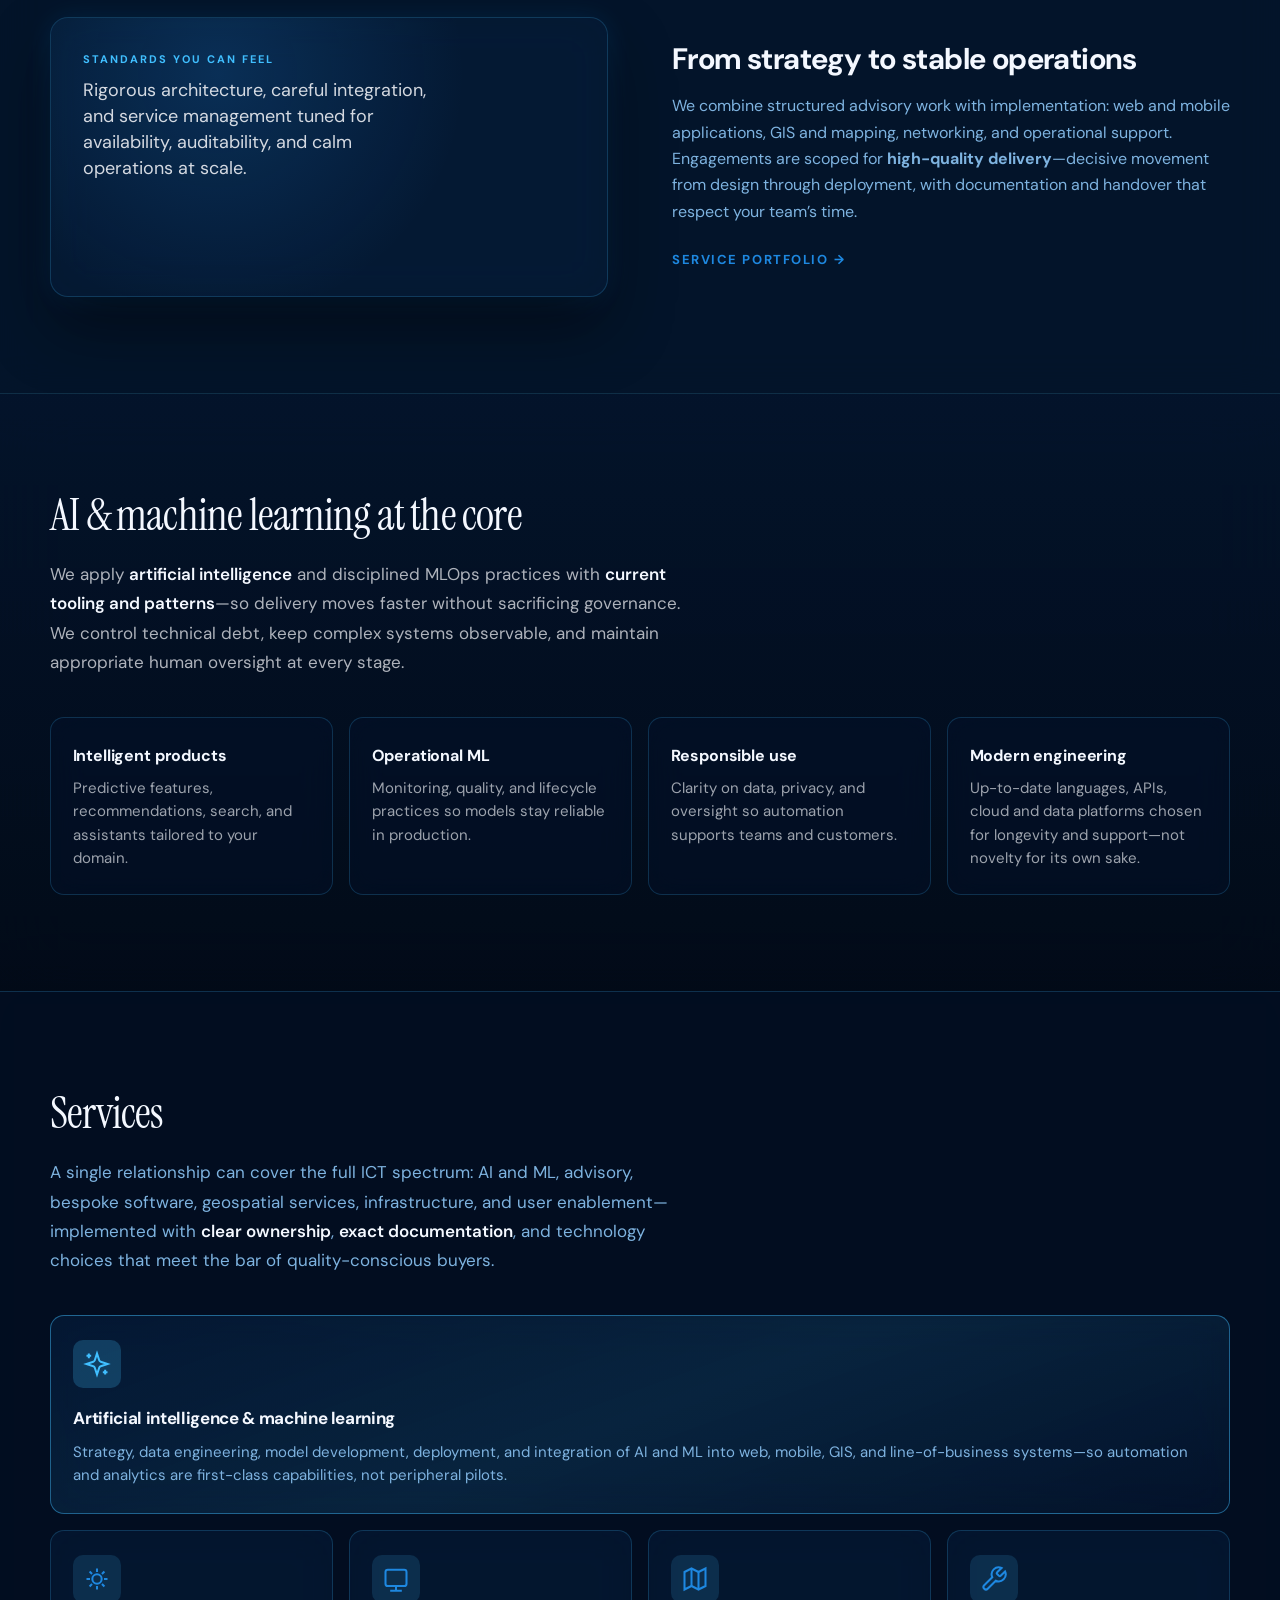
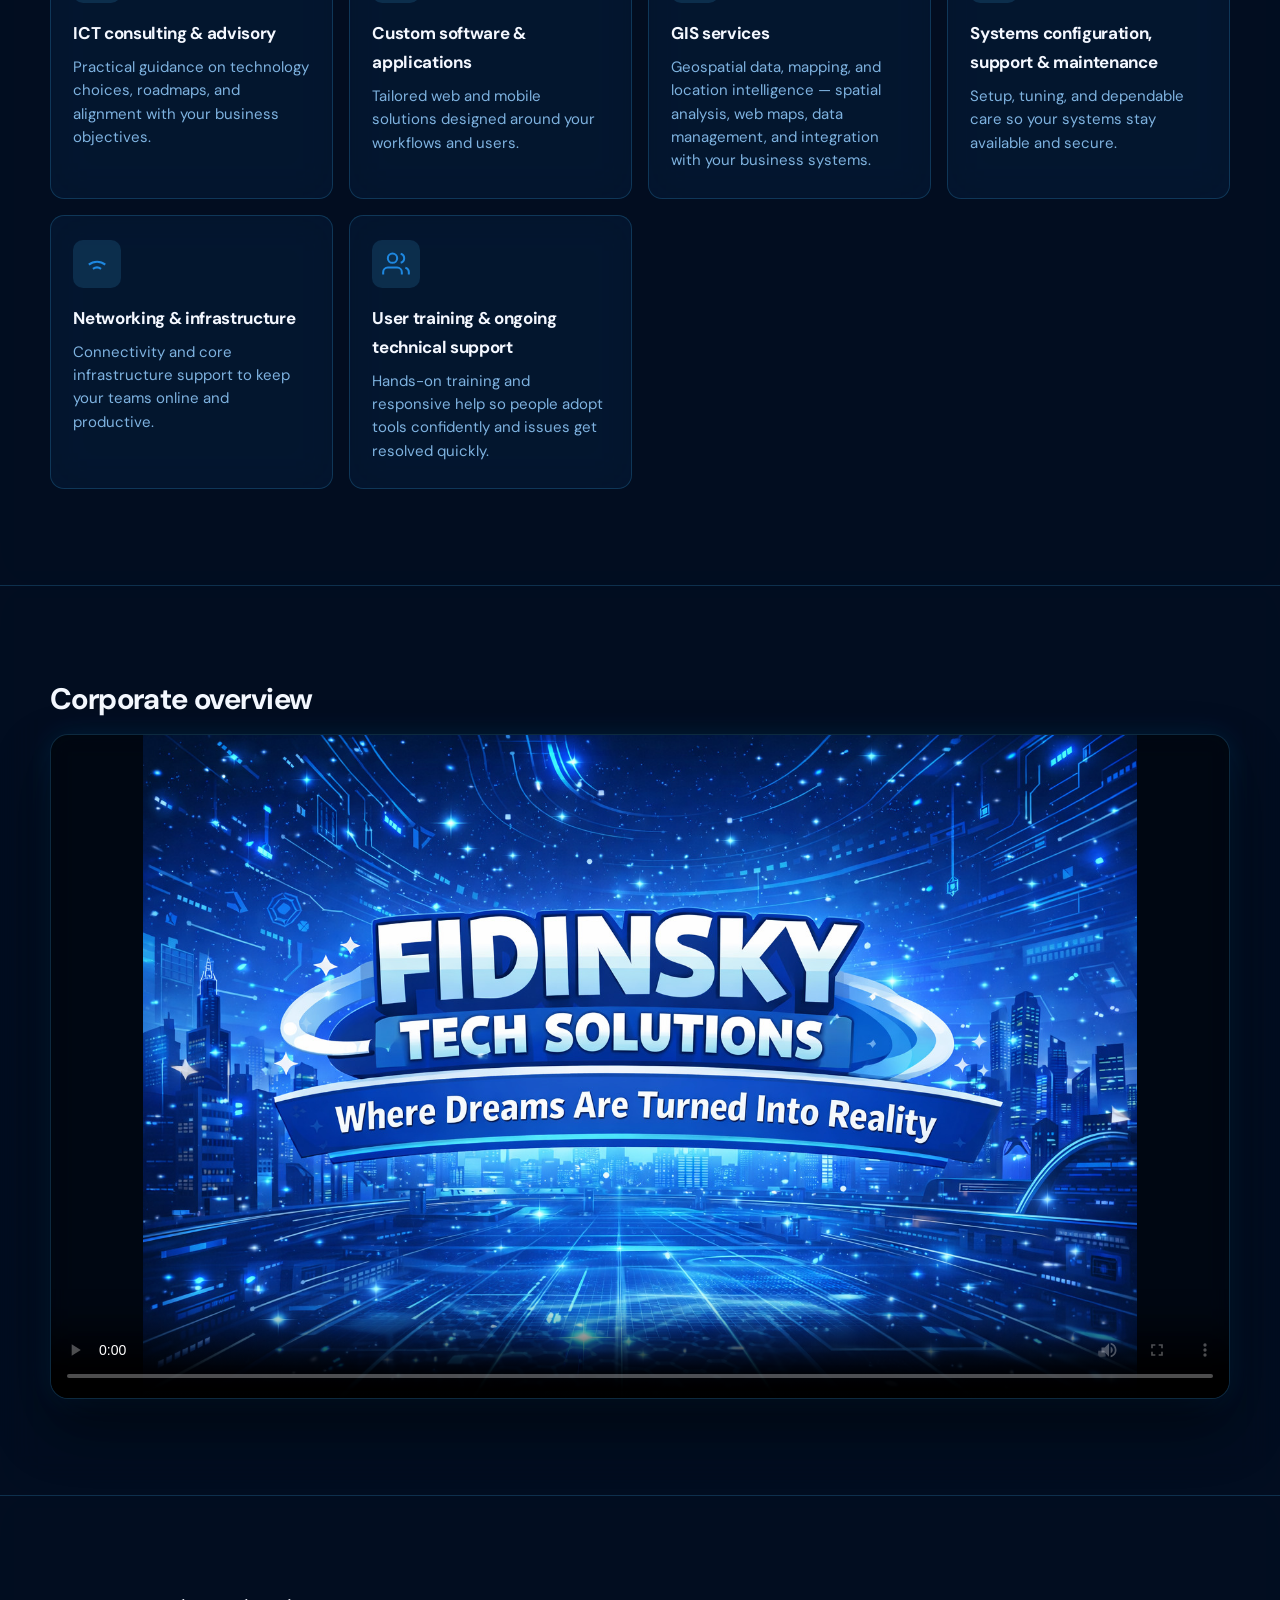
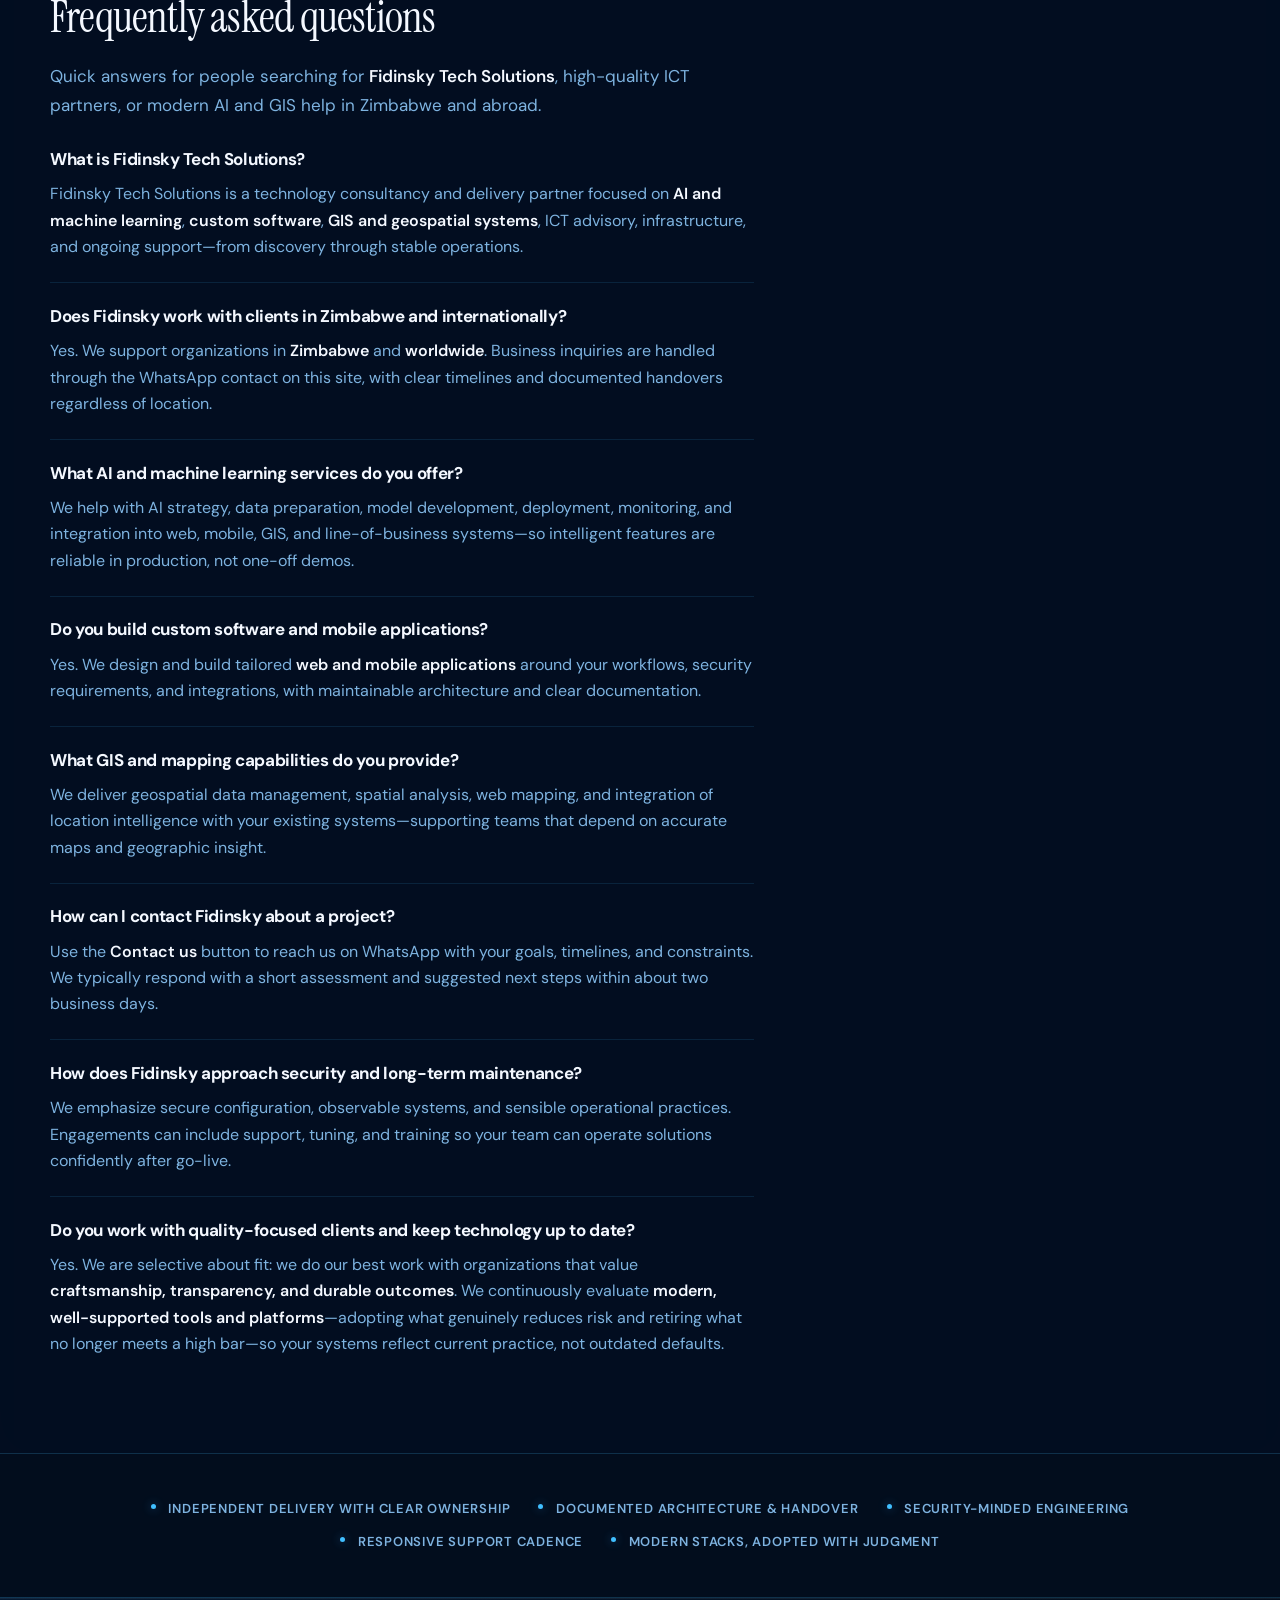
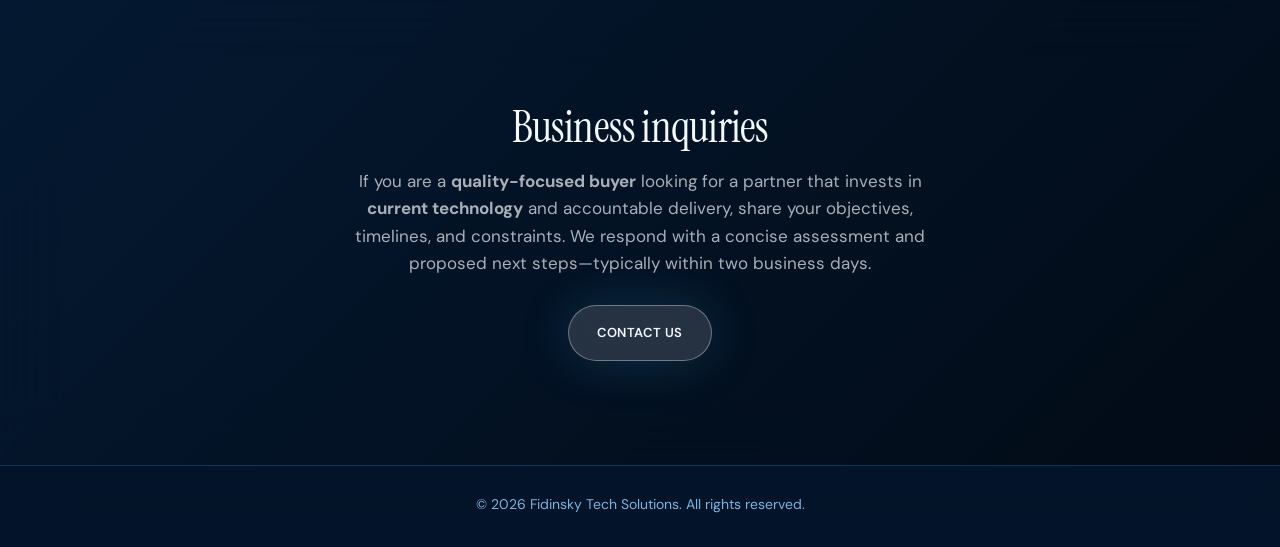
==== commit 2ac9e3b1: "Remove Privacy section and footer social links" ====
--- a/index.html
+++ b/index.html
@@ -320,28 +320,11 @@
       </div>
     </section>
 
-    <section class="band band--privacy" id="privacy" aria-labelledby="privacy-heading">
-      <div class="container band__narrow">
-        <h2 id="privacy-heading" class="heading-section heading-section--footer">Privacy</h2>
-        <p class="text-muted privacy-note">
-          This site loads fonts from Google Fonts. If you visit the public GitHub Pages URL, GitHub may process standard connection data as described in
-          <a href="https://docs.github.com/en/site-policy/privacy-policies/github-privacy-statement" target="_blank" rel="noopener noreferrer">GitHub’s privacy statement</a>.
-          We do not run advertising trackers on this page. Optional privacy-friendly analytics can be enabled by setting <code class="privacy-code">data-plausible-domain</code> on the <code class="privacy-code">&lt;html&gt;</code> element to your Plausible domain. Business contact is through the WhatsApp link above.
-        </p>
-      </div>
-    </section>
   </main>
 
   <footer class="site-footer">
     <div class="container footer-simple">
       <p>&copy; <span id="year"></span> Fidinsky Tech Solutions. All rights reserved.</p>
-      <p class="footer-links">
-        <a href="https://github.com/NigelRodrick/Fidinsky-Tech-Solutions" target="_blank" rel="noopener noreferrer">GitHub</a>
-        <span class="footer-links__sep" aria-hidden="true">·</span>
-        <a href="https://www.linkedin.com/company/fidinsky-tech-solutions" target="_blank" rel="noopener noreferrer">LinkedIn</a>
-        <span class="footer-links__sep" aria-hidden="true">·</span>
-        <a href="#privacy">Privacy</a>
-      </p>
     </div>
   </footer>
 
--- a/styles.css
+++ b/styles.css
@@ -67,8 +67,7 @@
 #video,
 #trust,
 #faq,
-#contact,
-#privacy {
+#contact {
   scroll-margin-top: calc(var(--header-h) + 0.75rem);
 }
 
@@ -118,17 +117,6 @@
 .nav-toggle:focus-visible {
   outline: 2px solid var(--accent);
   outline-offset: 3px;
-}
-
-.footer-links a:focus-visible {
-  outline: 2px solid var(--accent);
-  outline-offset: 3px;
-  border-radius: 2px;
-}
-
-.privacy-note a:focus-visible {
-  outline: 2px solid var(--accent);
-  outline-offset: 2px;
 }
 
 body.is-nav-open {
@@ -1011,45 +999,6 @@
   box-shadow: 0 0 10px rgba(64, 191, 255, 0.45);
 }
 
-.band--privacy {
-  padding: clamp(2.5rem, 6vw, 3.5rem) 0;
-  border-top: 1px solid var(--border);
-  background: var(--glass);
-  backdrop-filter: var(--blur);
-  -webkit-backdrop-filter: var(--blur);
-}
-
-.heading-section--footer {
-  font-size: clamp(1.15rem, 2.5vw, 1.35rem);
-  margin-bottom: 0.75rem;
-}
-
-.privacy-note {
-  margin: 0;
-  font-size: 0.9375rem;
-  line-height: 1.65;
-}
-
-.privacy-note a {
-  color: var(--accent-deep);
-  text-decoration: underline;
-  text-underline-offset: 3px;
-}
-
-.privacy-note a:hover {
-  color: var(--accent);
-}
-
-.privacy-code {
-  font-family: ui-monospace, "Cascadia Code", "Segoe UI Mono", monospace;
-  font-size: 0.84em;
-  padding: 0.12em 0.4em;
-  border-radius: 6px;
-  background: var(--accent-soft);
-  color: var(--accent);
-  border: 1px solid rgba(64, 191, 255, 0.25);
-}
-
 /* Footer */
 .site-footer {
   padding: 1.75rem 0 2rem;
@@ -1069,26 +1018,3 @@
   color: var(--text-muted);
   line-height: 1.5;
 }
-
-.footer-links {
-  margin: 0.85rem 0 0;
-  font-size: 0.8125rem;
-}
-
-.footer-links a {
-  color: var(--accent-deep);
-  text-decoration: none;
-  font-weight: 600;
-}
-
-.footer-links a:hover {
-  color: var(--accent);
-  text-decoration: underline;
-  text-underline-offset: 3px;
-}
-
-.footer-links__sep {
-  margin: 0 0.4rem;
-  opacity: 0.45;
-  user-select: none;
-}
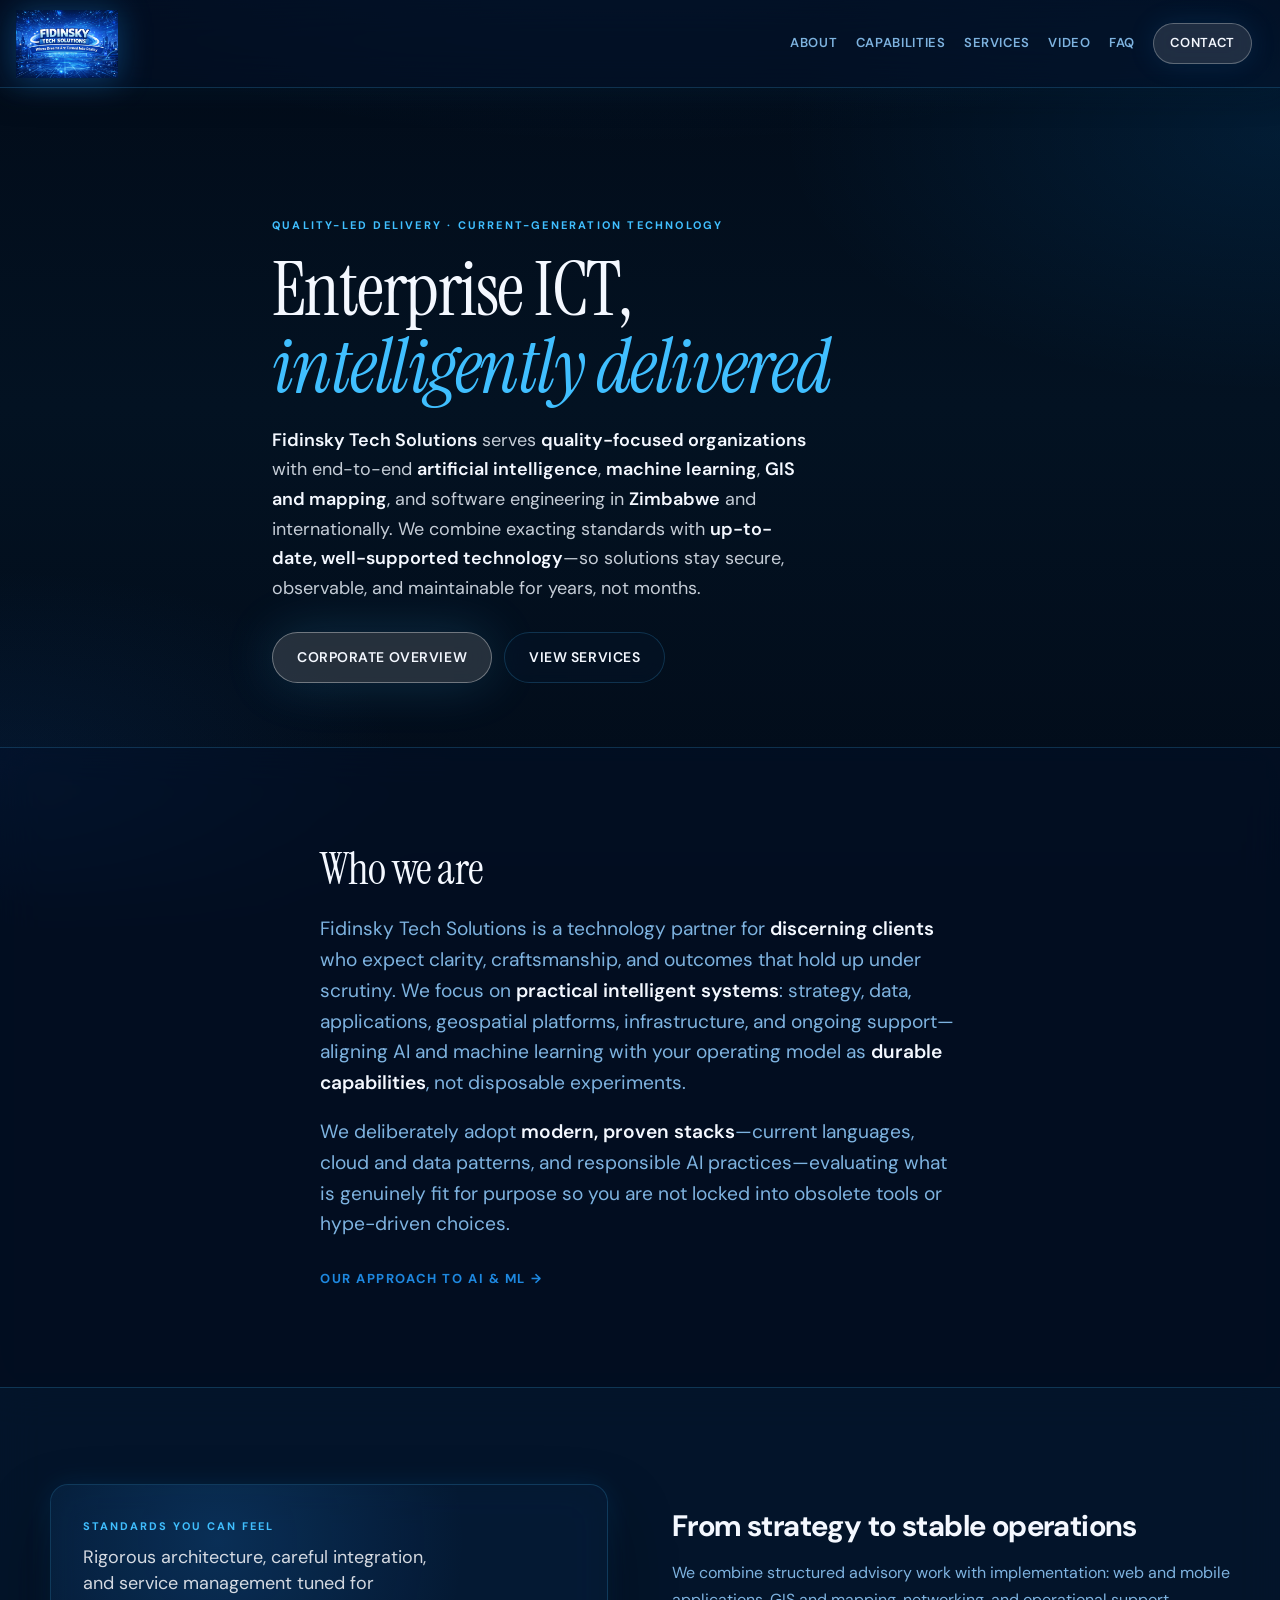
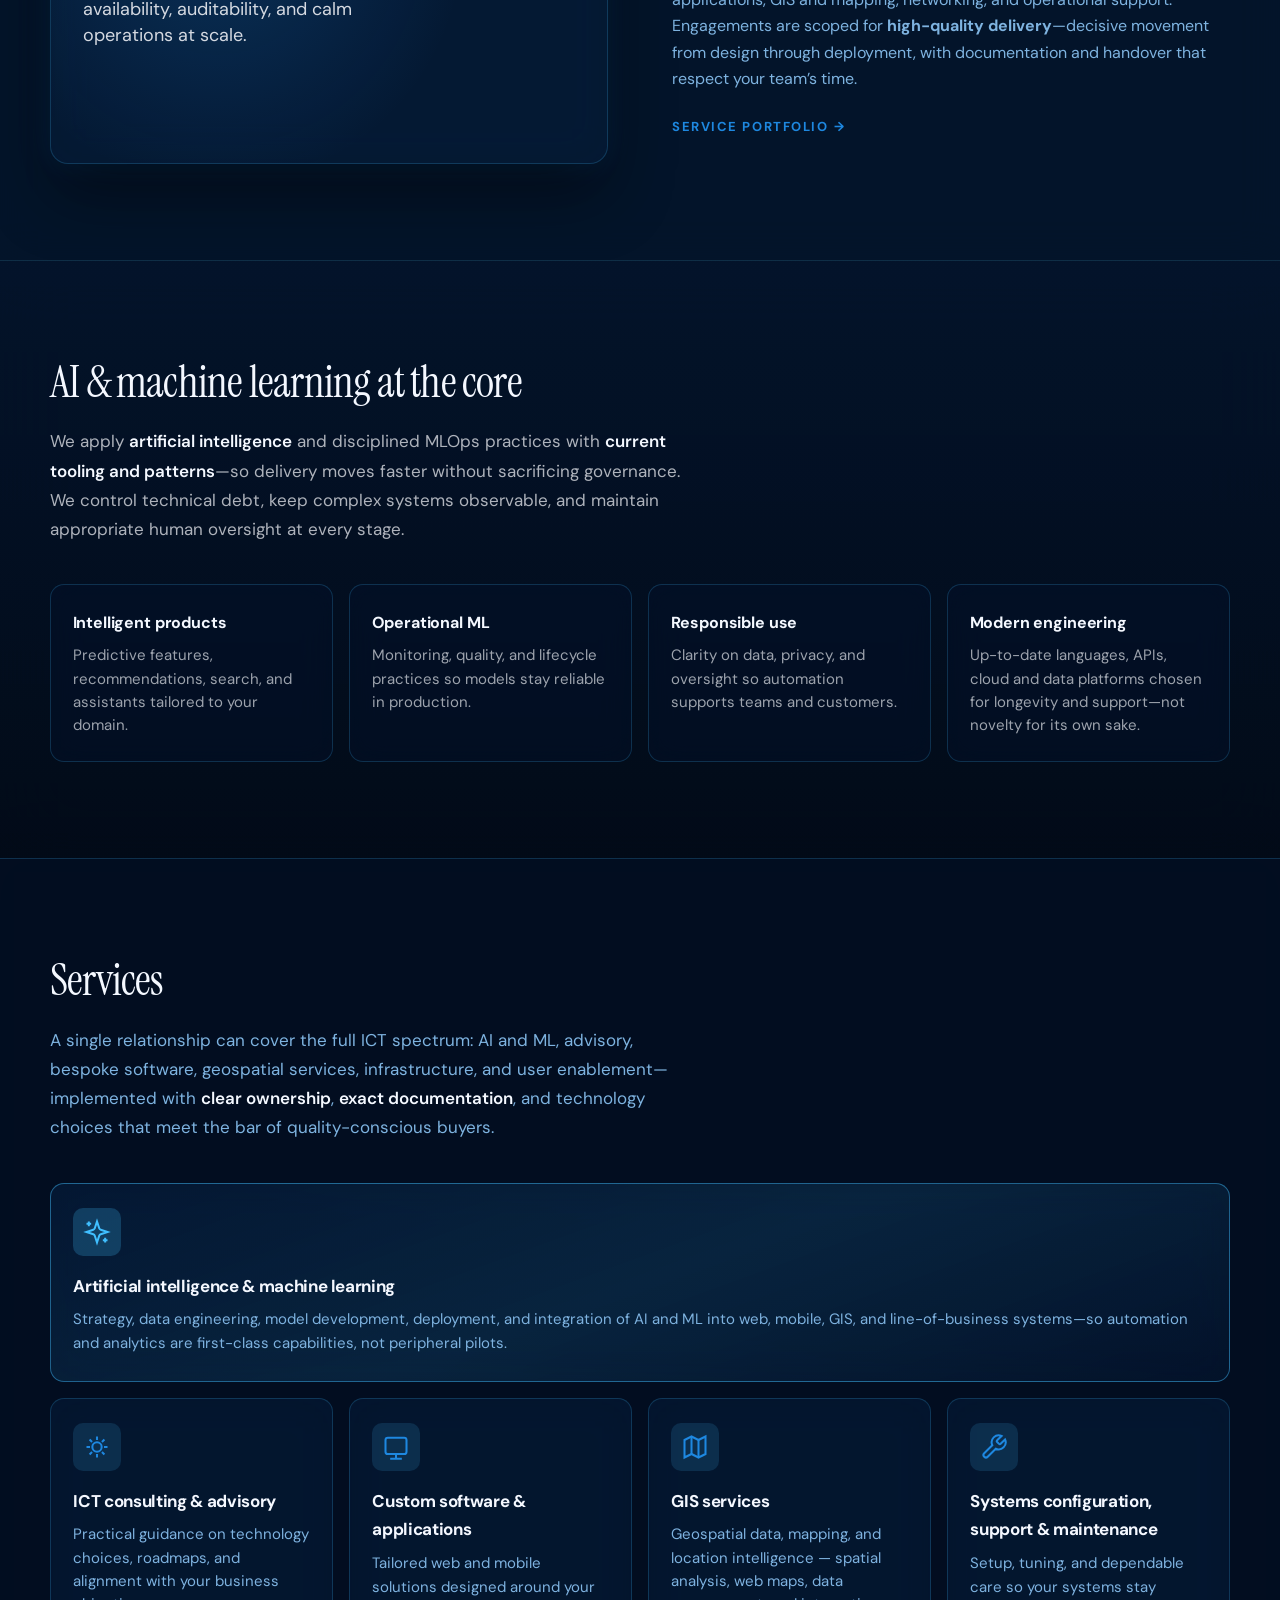
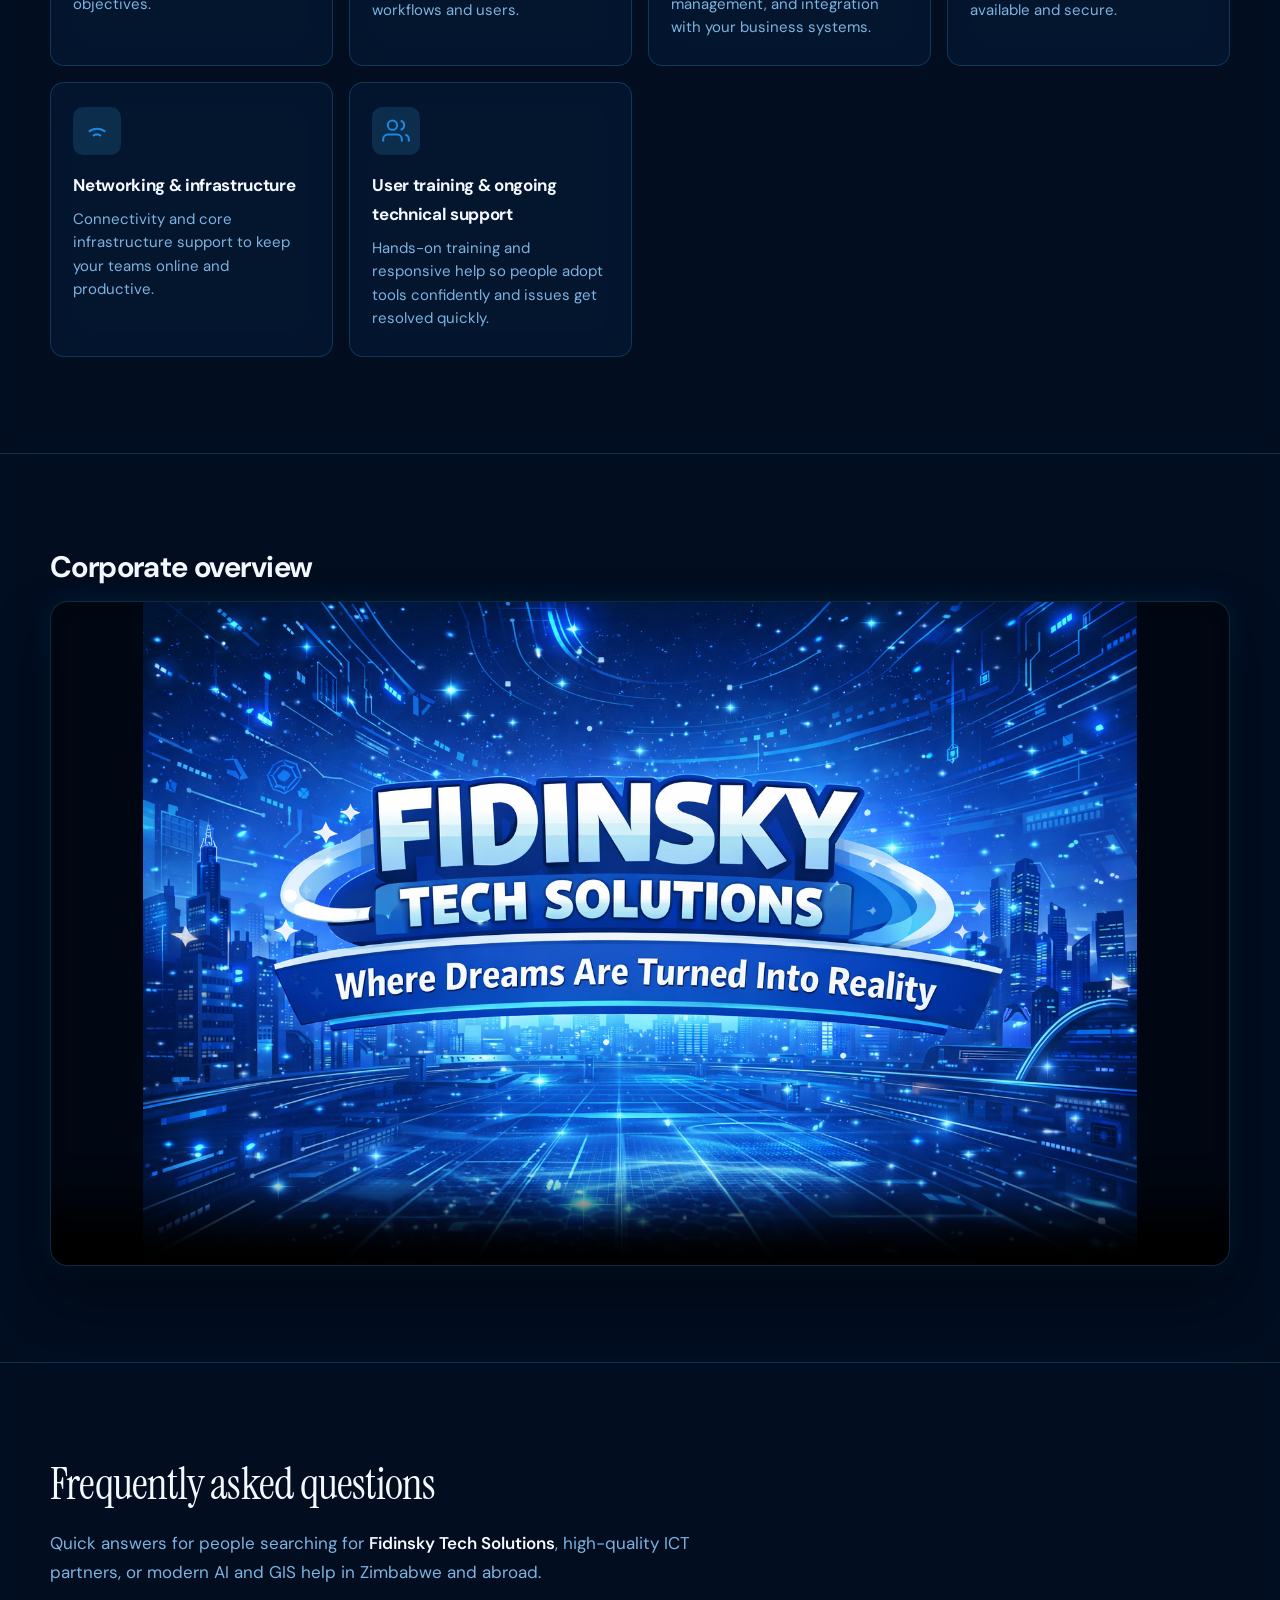
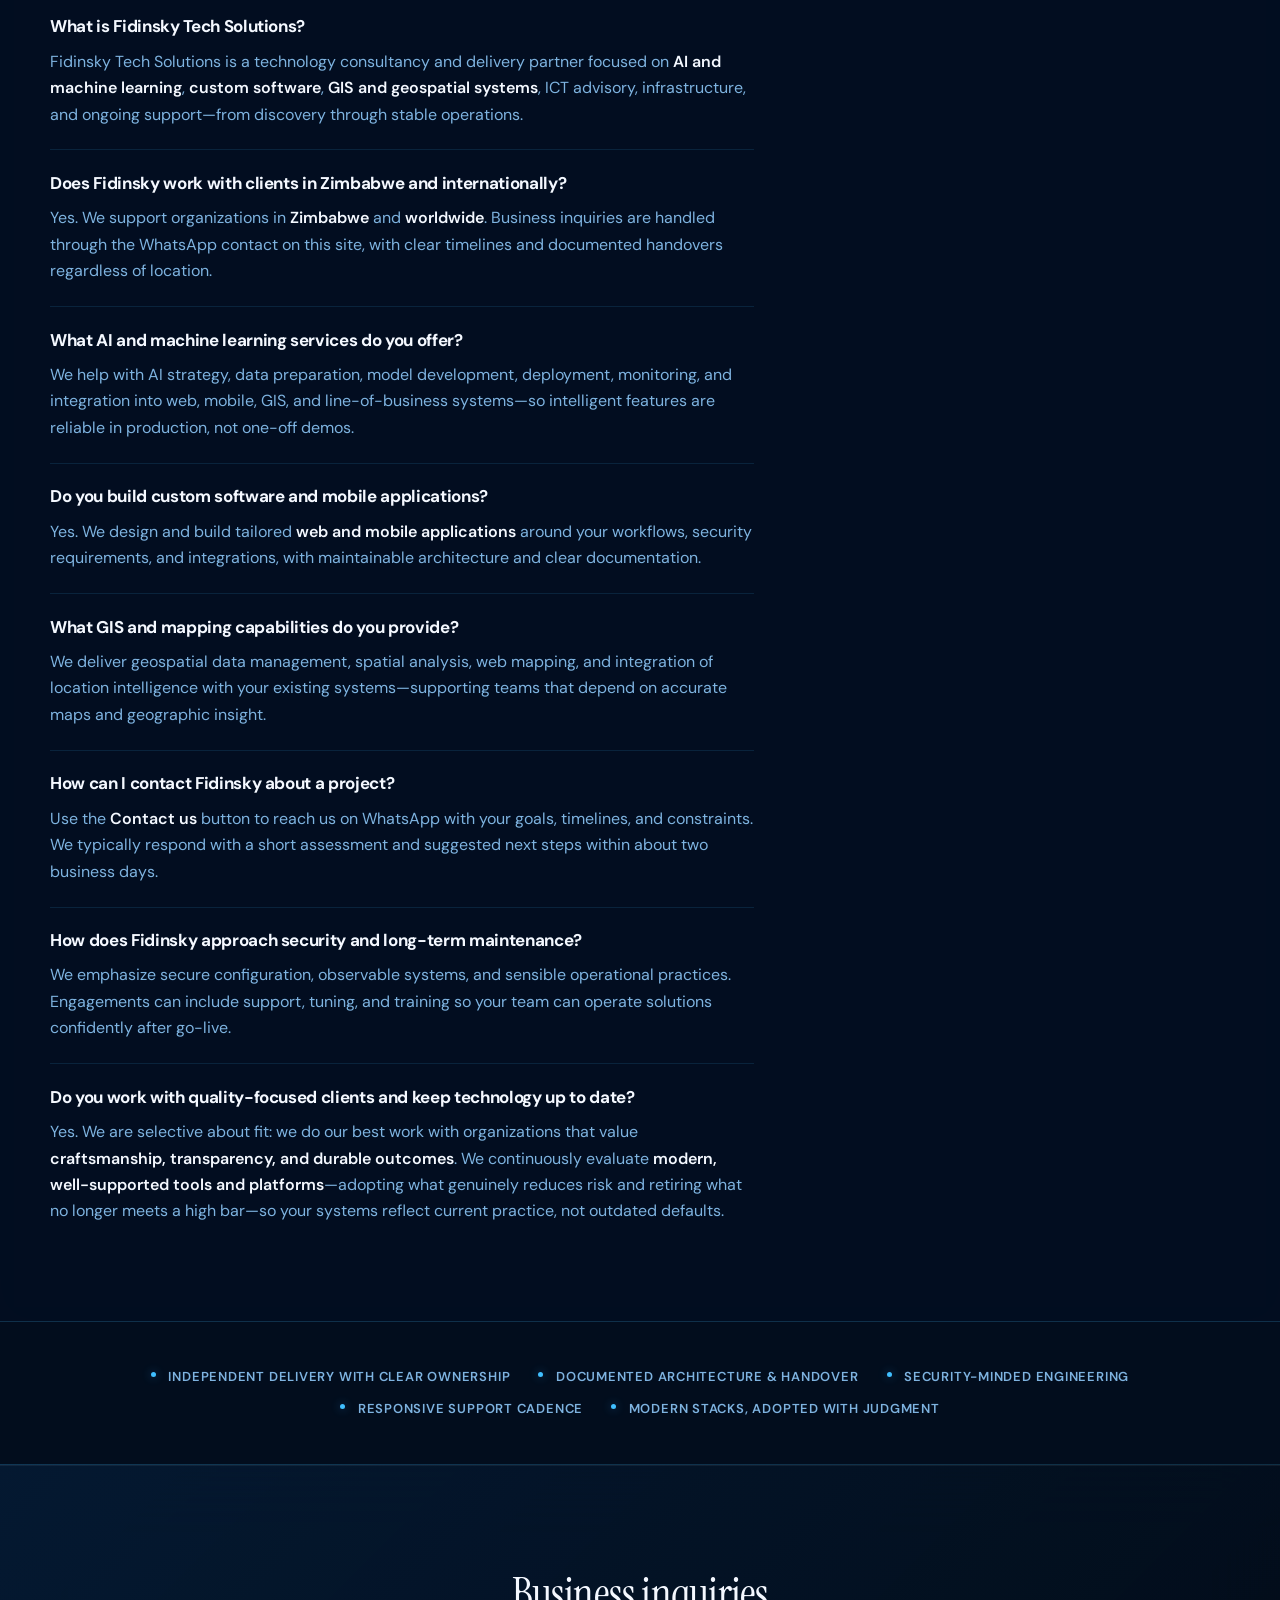
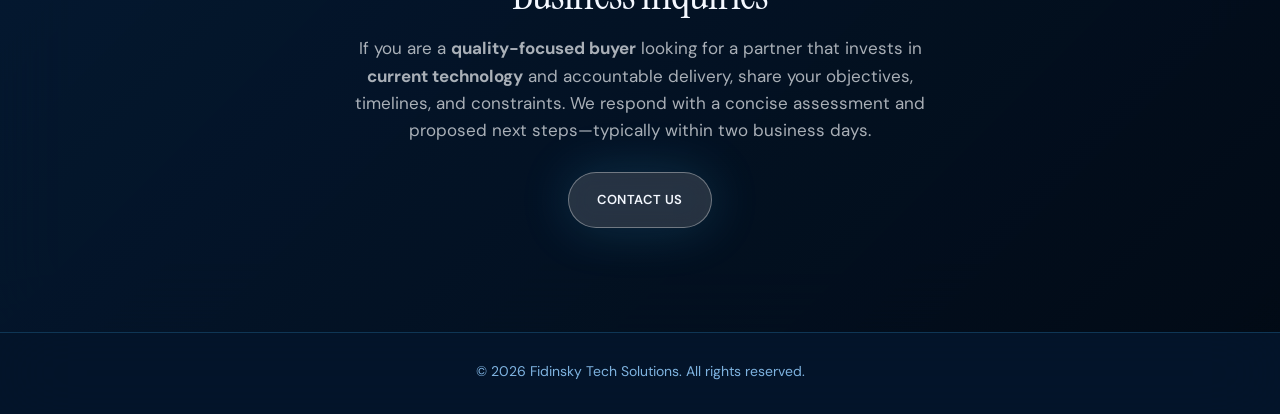
==== commit d6f12ca0: "Hero: remove video, scrim, and grain background" ====
--- a/index.html
+++ b/index.html
@@ -68,25 +68,6 @@
 
   <main id="main" class="page-main">
     <section class="hero-cinematic" id="showcase" aria-labelledby="hero-heading">
-      <div class="hero-cinematic__media">
-        <video
-          class="hero-cinematic__video"
-          id="showcase-video"
-          autoplay
-          muted
-          loop
-          playsinline
-          preload="metadata"
-          poster="images/logo.jpeg"
-          aria-hidden="true"
-          tabindex="-1"
-        >
-          <source src="media/fidinsky-showcase.mp4" type="video/mp4" />
-          <source src="media/fidinsky-overview.mp4" type="video/mp4" />
-        </video>
-        <div class="hero-cinematic__scrim" aria-hidden="true"></div>
-        <div class="hero-cinematic__grain" aria-hidden="true"></div>
-      </div>
       <div class="container hero-cinematic__content">
         <p class="hero-kicker">Quality-led delivery · Current-generation technology</p>
         <h1 id="hero-heading" class="hero-title">
@@ -458,24 +439,6 @@
     })();
 
     (function () {
-      var v = document.getElementById("showcase-video");
-      if (!v) return;
-      var reduce = window.matchMedia("(prefers-reduced-motion: reduce)");
-      function apply() {
-        if (reduce.matches) {
-          v.removeAttribute("autoplay");
-          v.pause();
-        } else {
-          v.setAttribute("autoplay", "");
-          var p = v.play();
-          if (p && typeof p.catch === "function") p.catch(function () {});
-        }
-      }
-      apply();
-      reduce.addEventListener("change", apply);
-    })();
-
-    (function () {
       var toggle = document.getElementById("nav-toggle");
       var nav = document.getElementById("site-nav");
       var backdrop = document.getElementById("nav-backdrop");
--- a/styles.css
+++ b/styles.css
@@ -353,56 +353,17 @@
   }
 }
 
-/* ——— Hero (cinematic) ——— */
+/* ——— Hero ——— */
 .hero-cinematic {
   position: relative;
-  min-height: clamp(520px, 88vh, 900px);
+  min-height: clamp(380px, 62vh, 640px);
   display: flex;
-  align-items: flex-end;
-  overflow: hidden;
-}
-
-.hero-cinematic__media {
-  position: absolute;
-  inset: 0;
-  z-index: 0;
-  background: var(--bg-elevated);
-}
-
-.hero-cinematic__video {
-  width: 100%;
-  height: 100%;
-  object-fit: cover;
-  object-position: center;
-  transform: scale(1.03);
-}
-
-.hero-cinematic__scrim {
-  position: absolute;
-  inset: 0;
-  background: linear-gradient(
-      180deg,
-      rgba(2, 11, 24, 0.38) 0%,
-      rgba(2, 11, 24, 0.2) 40%,
-      rgba(2, 12, 30, 0.92) 100%
-    ),
-    radial-gradient(ellipse 100% 70% at 50% -10%, rgba(30, 136, 224, 0.16) 0%, transparent 55%),
-    radial-gradient(ellipse 80% 50% at 82% 58%, rgba(0, 149, 255, 0.09) 0%, transparent 50%);
-  pointer-events: none;
-}
-
-.hero-cinematic__grain {
-  position: absolute;
-  inset: 0;
-  opacity: 0.04;
-  background-image: url("data:image/svg+xml,%3Csvg viewBox='0 0 256 256' xmlns='http://www.w3.org/2000/svg'%3E%3Cfilter id='n'%3E%3CfeTurbulence type='fractalNoise' baseFrequency='0.85' numOctaves='4' stitchTiles='stitch'/%3E%3C/filter%3E%3Crect width='100%25' height='100%25' filter='url(%23n)'/%3E%3C/svg%3E");
-  pointer-events: none;
+  align-items: flex-start;
 }
 
 .hero-cinematic__content {
   position: relative;
-  z-index: 2;
-  padding: calc(var(--header-h) + 2rem) 0 6.5rem;
+  padding: calc(var(--header-h) + 2.5rem) 0 4rem;
   max-width: 46rem;
 }
 
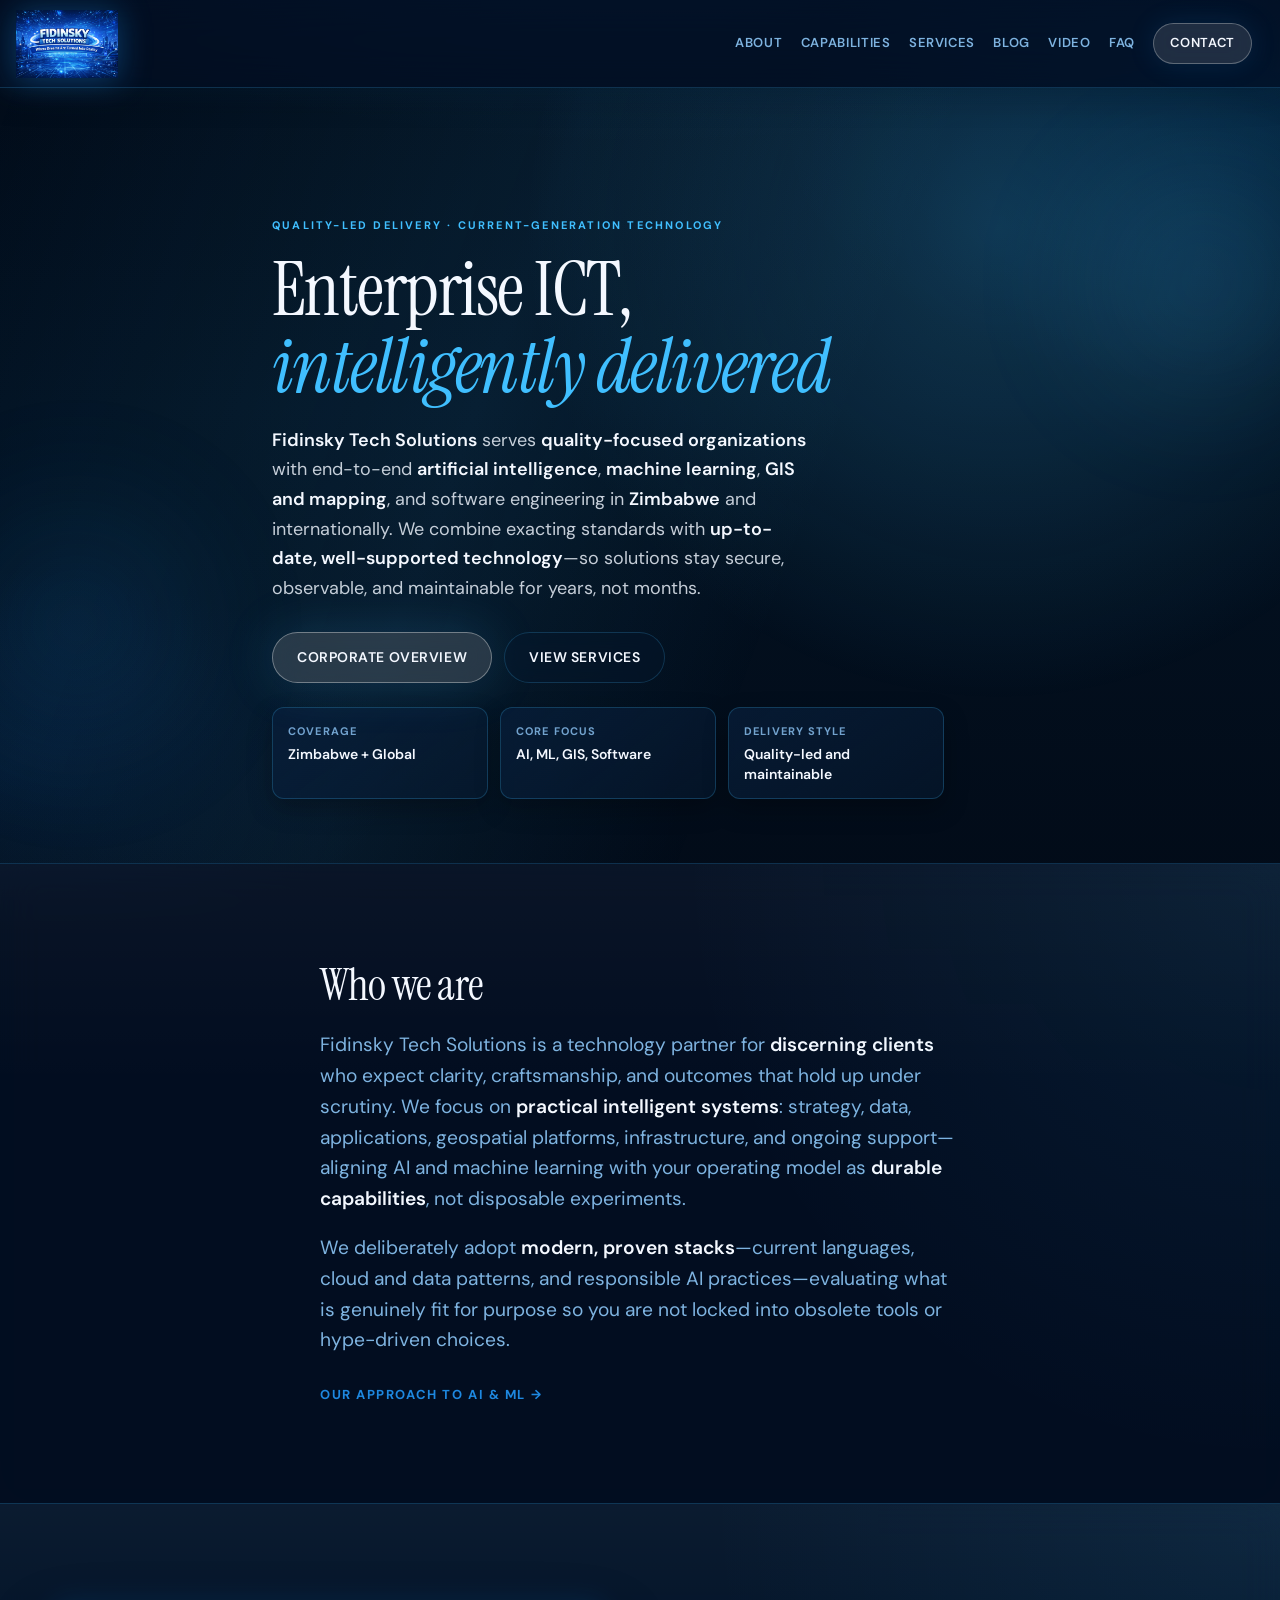
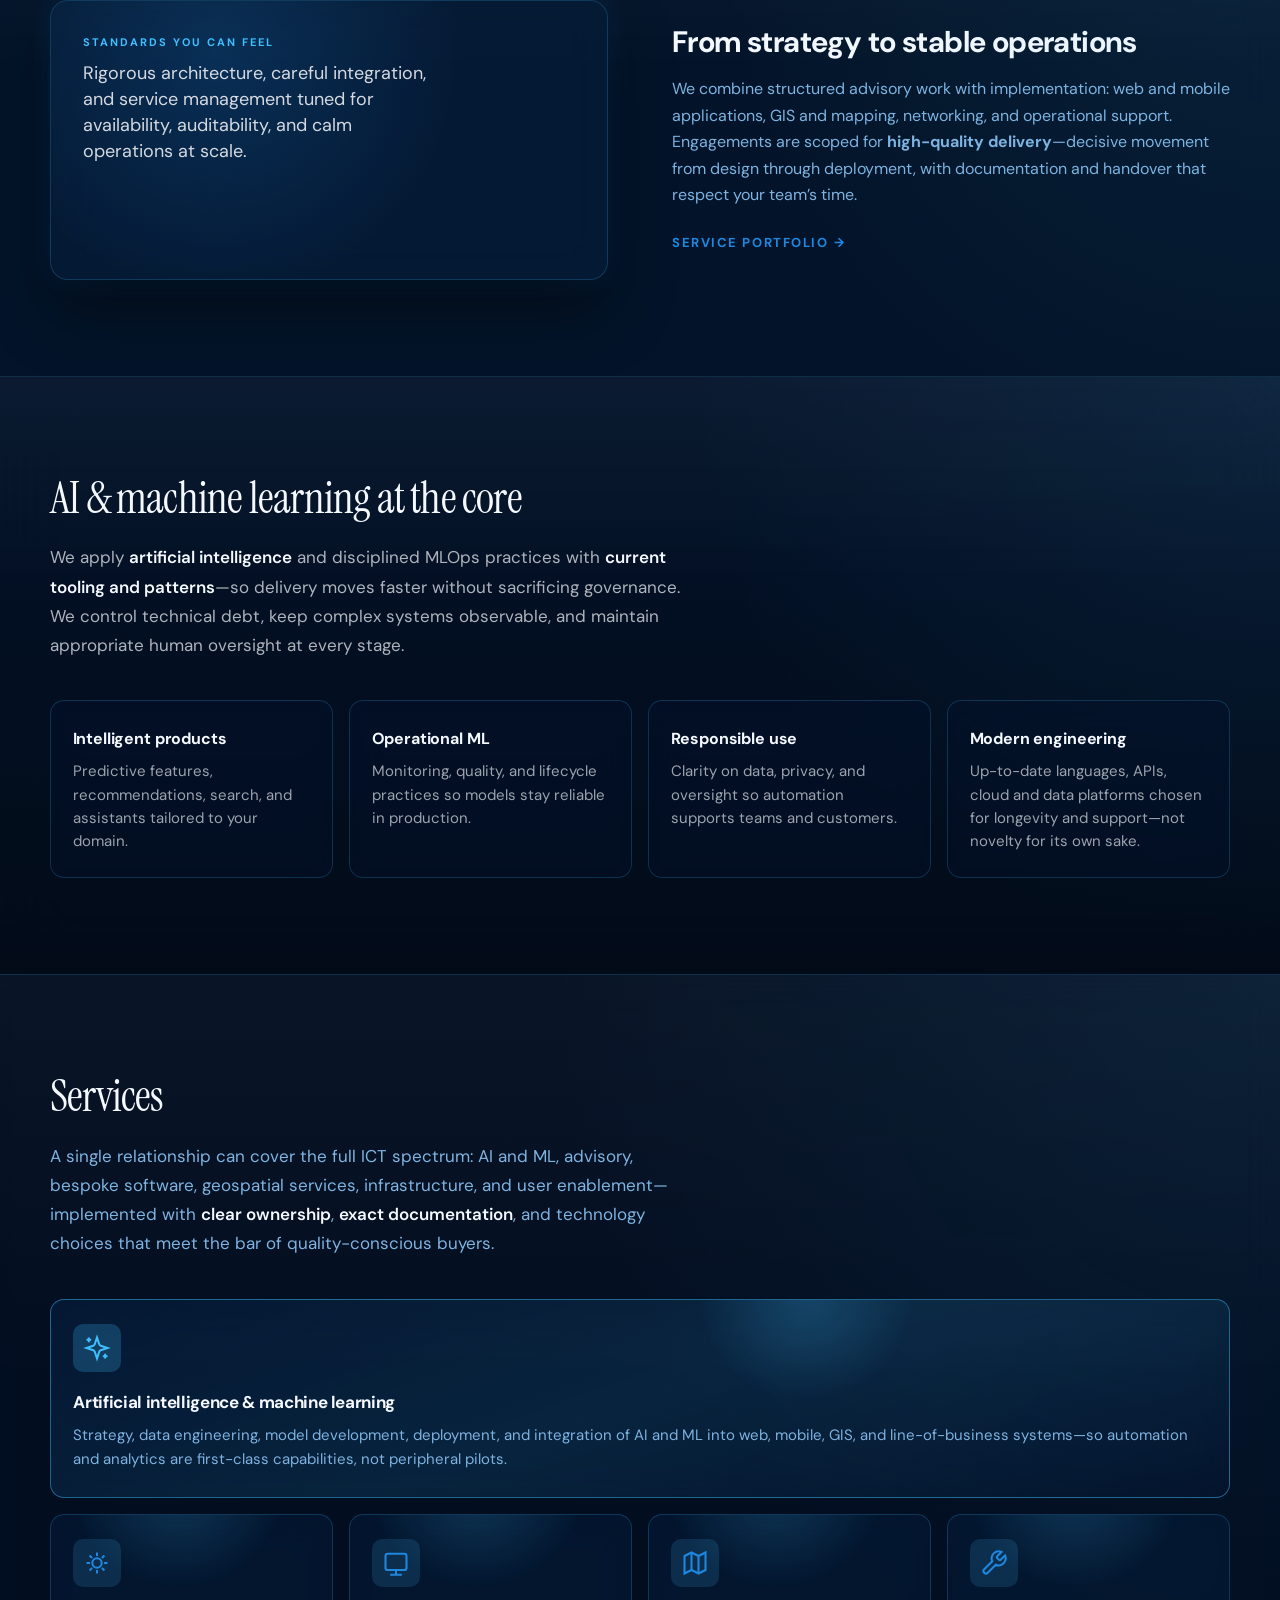
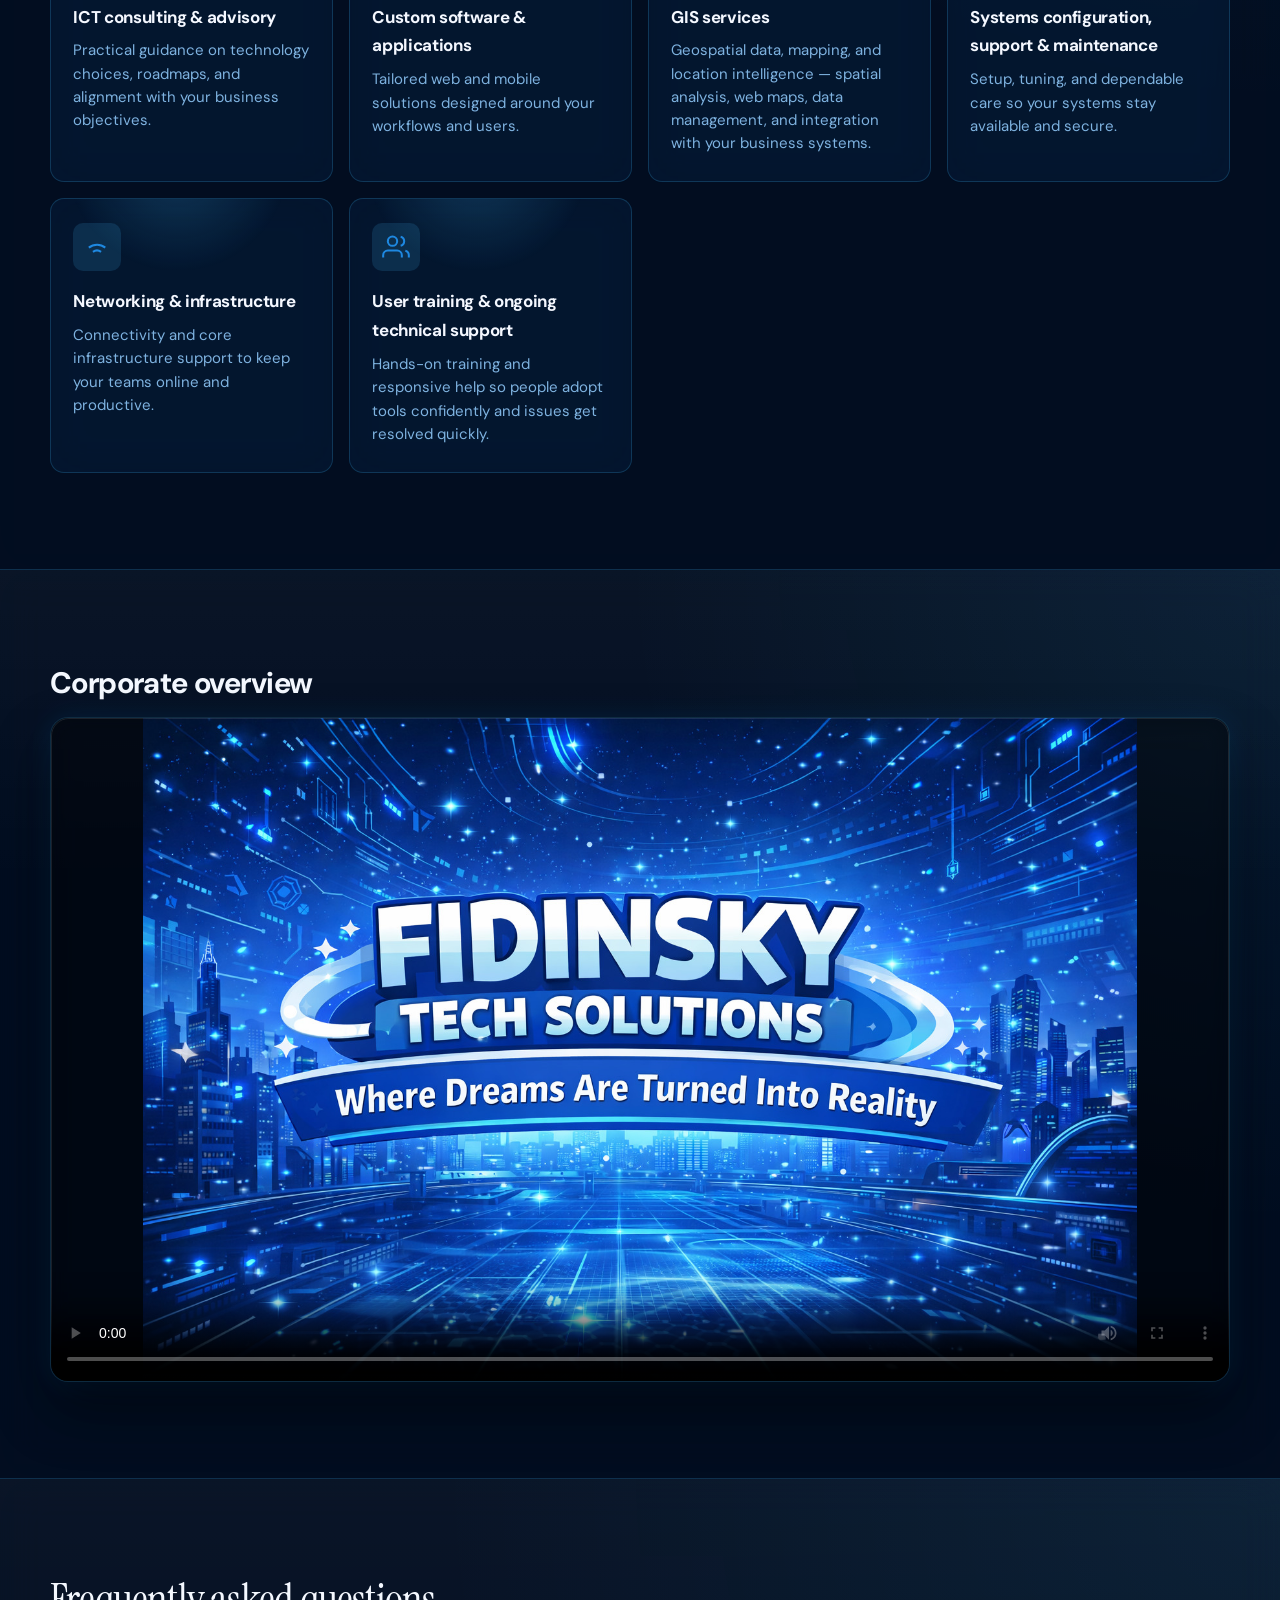
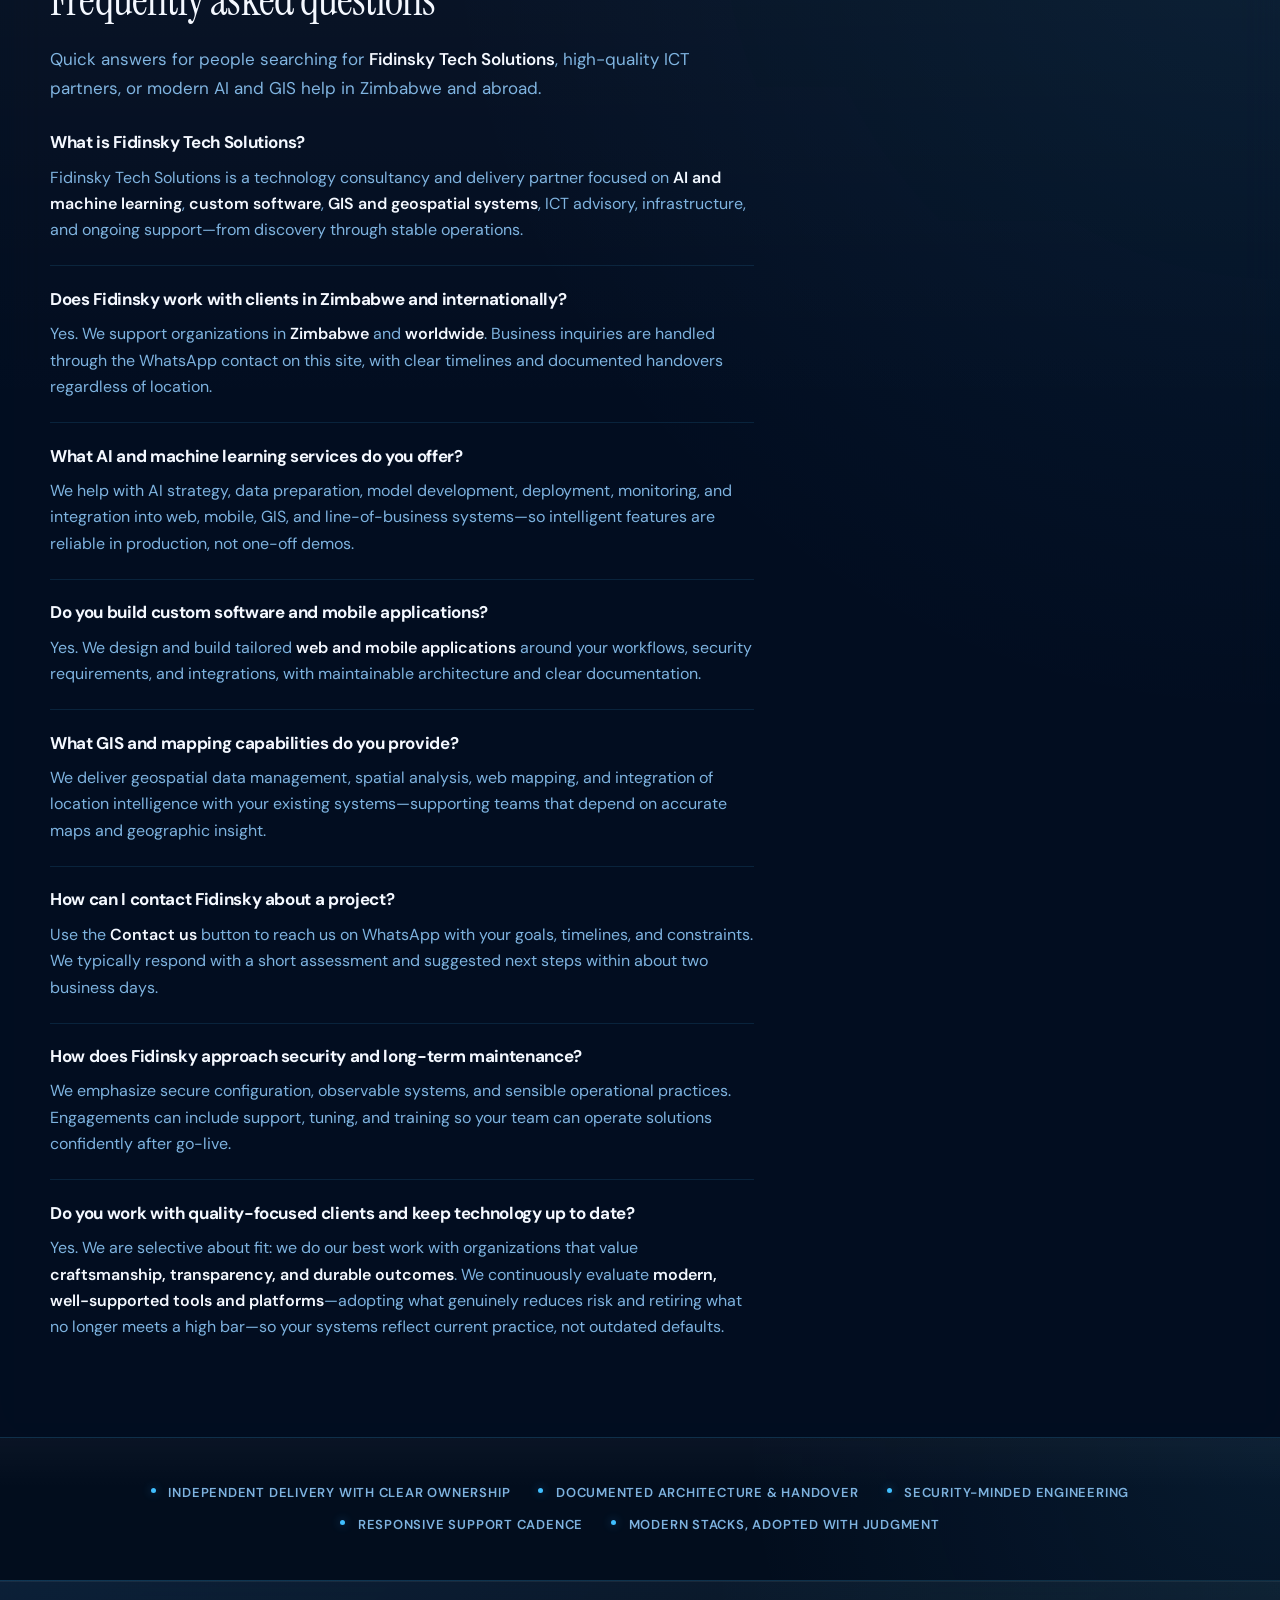
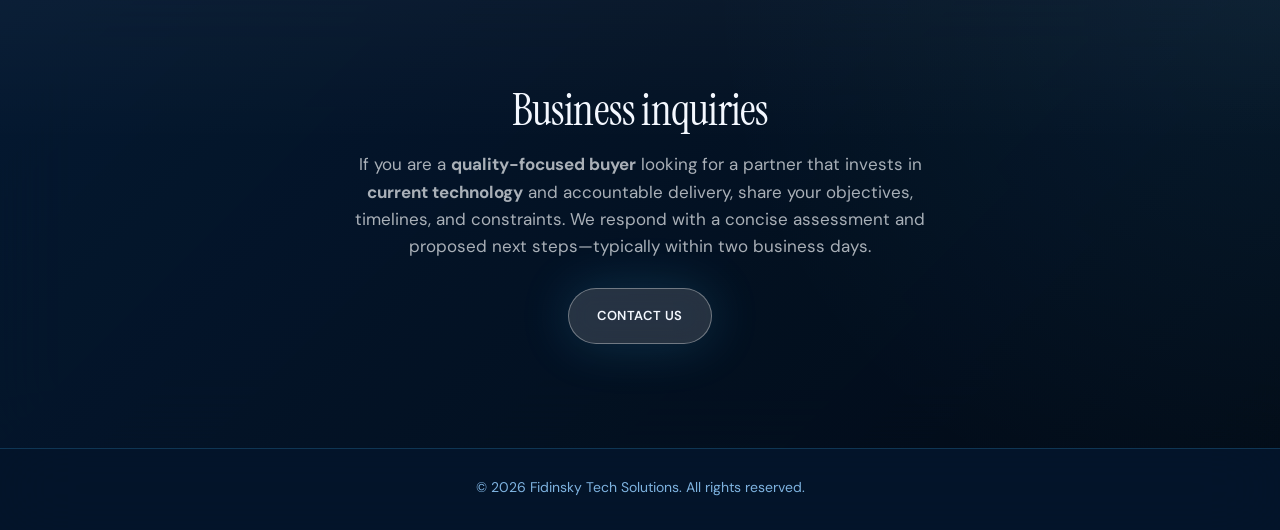
==== commit 8a1032dc: "Add blog section and enhance site visual polish Introduce a dedicated blog area with initial posts a" ====
--- a/index.html
+++ b/index.html
@@ -58,6 +58,7 @@
         <a href="#about">About</a>
         <a href="#technology">Capabilities</a>
         <a href="#services">Services</a>
+        <a href="blog/">Blog</a>
         <a href="#video">Video</a>
         <a href="#faq">FAQ</a>
         <a class="nav-cta" href="#contact">Contact</a>
@@ -81,6 +82,20 @@
           <a class="btn btn--primary" href="#video">Corporate overview</a>
           <a class="btn btn--ghost" href="#services">View services</a>
         </div>
+        <ul class="hero-highlights" aria-label="Key strengths">
+          <li class="hero-highlights__item">
+            <span class="hero-highlights__label">Coverage</span>
+            <span class="hero-highlights__value">Zimbabwe + Global</span>
+          </li>
+          <li class="hero-highlights__item">
+            <span class="hero-highlights__label">Core Focus</span>
+            <span class="hero-highlights__value">AI, ML, GIS, Software</span>
+          </li>
+          <li class="hero-highlights__item">
+            <span class="hero-highlights__label">Delivery Style</span>
+            <span class="hero-highlights__value">Quality-led and maintainable</span>
+          </li>
+        </ul>
       </div>
     </section>
 
--- a/styles.css
+++ b/styles.css
@@ -58,6 +58,31 @@
 .page-main {
   background: transparent;
   position: relative;
+}
+
+.page-main::before,
+.page-main::after {
+  content: "";
+  position: fixed;
+  width: clamp(240px, 28vw, 460px);
+  height: clamp(240px, 28vw, 460px);
+  border-radius: 50%;
+  pointer-events: none;
+  z-index: -1;
+  filter: blur(52px);
+  opacity: 0.35;
+}
+
+.page-main::before {
+  top: clamp(5rem, 8vw, 8rem);
+  right: -8vw;
+  background: radial-gradient(circle, rgba(64, 191, 255, 0.45) 0%, rgba(64, 191, 255, 0) 70%);
+}
+
+.page-main::after {
+  bottom: 6rem;
+  left: -8vw;
+  background: radial-gradient(circle, rgba(30, 136, 224, 0.45) 0%, rgba(30, 136, 224, 0) 72%);
 }
 
 #showcase,
@@ -359,6 +384,18 @@
   min-height: clamp(380px, 62vh, 640px);
   display: flex;
   align-items: flex-start;
+  isolation: isolate;
+}
+
+.hero-cinematic::before {
+  content: "";
+  position: absolute;
+  inset: 0;
+  background:
+    radial-gradient(circle at 78% 18%, rgba(64, 191, 255, 0.22) 0%, transparent 40%),
+    linear-gradient(110deg, rgba(4, 18, 42, 0) 0%, rgba(64, 191, 255, 0.08) 38%, rgba(4, 18, 42, 0) 62%);
+  pointer-events: none;
+  z-index: -1;
 }
 
 .hero-cinematic__content {
@@ -411,6 +448,43 @@
   display: flex;
   flex-wrap: wrap;
   gap: 0.75rem;
+}
+
+.hero-highlights {
+  list-style: none;
+  margin: 1.5rem 0 0;
+  padding: 0;
+  display: grid;
+  gap: 0.75rem;
+  grid-template-columns: repeat(auto-fit, minmax(180px, 1fr));
+  max-width: 42rem;
+}
+
+.hero-highlights__item {
+  margin: 0;
+  padding: 0.85rem 0.95rem;
+  border-radius: 12px;
+  border: 1px solid rgba(64, 191, 255, 0.22);
+  background: linear-gradient(145deg, rgba(8, 30, 58, 0.75) 0%, rgba(8, 28, 52, 0.5) 100%);
+  box-shadow: 0 10px 24px rgba(0, 0, 0, 0.28);
+}
+
+.hero-highlights__label {
+  display: block;
+  margin-bottom: 0.22rem;
+  font-size: 0.6875rem;
+  letter-spacing: 0.1em;
+  text-transform: uppercase;
+  color: rgba(126, 179, 224, 0.9);
+  font-weight: 700;
+}
+
+.hero-highlights__value {
+  display: block;
+  font-size: 0.875rem;
+  color: var(--text);
+  font-weight: 600;
+  line-height: 1.45;
 }
 
 .btn {
@@ -470,6 +544,16 @@
   position: relative;
 }
 
+.band::before {
+  content: "";
+  position: absolute;
+  inset: 0;
+  pointer-events: none;
+  background:
+    linear-gradient(180deg, rgba(255, 255, 255, 0.03) 0%, rgba(255, 255, 255, 0) 35%),
+    radial-gradient(circle at 100% 0%, rgba(64, 191, 255, 0.08), transparent 42%);
+}
+
 .band--story {
   background: var(--glass);
   backdrop-filter: var(--blur);
@@ -656,6 +740,7 @@
   box-shadow: 0 32px 64px rgba(0, 0, 0, 0.4), var(--glow-sm);
   overflow: hidden;
   position: relative;
+  animation: float-panel 9s ease-in-out infinite;
 }
 
 .split__visual::after {
@@ -731,13 +816,14 @@
   backdrop-filter: blur(16px);
   -webkit-backdrop-filter: blur(16px);
   border: 1px solid var(--border);
-  transition: border-color 0.2s ease, background 0.2s ease, box-shadow 0.2s ease;
+  transition: border-color 0.2s ease, background 0.2s ease, box-shadow 0.2s ease, transform 0.2s ease;
 }
 
 .pillar-card:hover {
   border-color: rgba(64, 191, 255, 0.45);
   background: rgba(64, 191, 255, 0.1);
   box-shadow: var(--glow-sm);
+  transform: translateY(-2px);
 }
 
 .pillar-card__title {
@@ -796,12 +882,30 @@
   border: 1px solid var(--border);
   height: 100%;
   transition: border-color 0.2s ease, transform 0.2s ease, box-shadow 0.2s ease;
+  position: relative;
+  overflow: hidden;
 }
 
 .service-card:hover {
   border-color: rgba(64, 191, 255, 0.4);
   transform: translateY(-3px);
   box-shadow: 0 24px 48px rgba(0, 0, 0, 0.35), var(--glow-sm);
+}
+
+.service-card::after {
+  content: "";
+  position: absolute;
+  inset: -40% 30% auto auto;
+  width: 220px;
+  height: 220px;
+  background: radial-gradient(circle, rgba(64, 191, 255, 0.22) 0%, rgba(64, 191, 255, 0) 72%);
+  transform: translate3d(40px, -40px, 0);
+  transition: transform 0.35s ease;
+  pointer-events: none;
+}
+
+.service-card:hover::after {
+  transform: translate3d(0, 0, 0);
 }
 
 .service-card-featured {
@@ -885,6 +989,15 @@
   box-shadow: 0 28px 56px rgba(0, 0, 0, 0.45), var(--glow-sm);
 }
 
+.video-frame::before {
+  content: "";
+  position: absolute;
+  inset: 0;
+  border: 1px solid rgba(255, 255, 255, 0.1);
+  border-radius: inherit;
+  pointer-events: none;
+}
+
 .video-frame video {
   display: block;
   width: 100%;
@@ -960,6 +1073,16 @@
   box-shadow: 0 0 10px rgba(64, 191, 255, 0.45);
 }
 
+@keyframes float-panel {
+  0%,
+  100% {
+    transform: translateY(0);
+  }
+  50% {
+    transform: translateY(-6px);
+  }
+}
+
 /* Footer */
 .site-footer {
   padding: 1.75rem 0 2rem;
@@ -979,3 +1102,225 @@
   color: var(--text-muted);
   line-height: 1.5;
 }
+
+/* ——— Blog ——— */
+.page-blog-main {
+  scroll-margin-top: calc(var(--header-h) + 0.75rem);
+}
+
+.nav a[aria-current="page"] {
+  color: var(--accent);
+}
+
+.blog-hero {
+  padding: clamp(2.5rem, 6vw, 4rem) 0 clamp(2rem, 4vw, 3rem);
+  border-bottom: 1px solid var(--border);
+  background: linear-gradient(180deg, rgba(5, 28, 58, 0.35) 0%, transparent 100%);
+}
+
+.blog-hero__kicker {
+  margin: 0 0 0.5rem;
+  font-size: 0.8125rem;
+  font-weight: 600;
+  letter-spacing: 0.08em;
+  text-transform: uppercase;
+  color: var(--text-muted);
+}
+
+.blog-hero__title {
+  margin: 0 0 0.75rem;
+  font-family: var(--font-display);
+  font-size: clamp(2rem, 4.5vw, 2.85rem);
+  font-weight: 400;
+  line-height: 1.15;
+  letter-spacing: -0.02em;
+}
+
+.blog-hero__deck {
+  margin: 0;
+  max-width: 38rem;
+  font-size: 1.0625rem;
+  color: rgba(241, 243, 247, 0.78);
+  line-height: 1.6;
+}
+
+.post-list {
+  list-style: none;
+  margin: 0;
+  padding: clamp(2rem, 4vw, 3rem) 0 clamp(3.5rem, 8vw, 5rem);
+  display: grid;
+  gap: 1.15rem;
+}
+
+.post-card {
+  display: block;
+  margin: 0;
+  padding: 1.35rem 1.4rem 1.45rem;
+  border-radius: var(--radius);
+  background: var(--glass-strong);
+  backdrop-filter: var(--blur);
+  -webkit-backdrop-filter: var(--blur);
+  border: 1px solid var(--border);
+  text-decoration: none;
+  color: inherit;
+  transition: border-color 0.2s ease, transform 0.2s ease, box-shadow 0.2s ease;
+}
+
+.post-card:hover {
+  border-color: rgba(64, 191, 255, 0.4);
+  transform: translateY(-2px);
+  box-shadow: 0 20px 40px rgba(0, 0, 0, 0.3), var(--glow-sm);
+}
+
+.post-card__meta {
+  margin: 0 0 0.35rem;
+  font-size: 0.75rem;
+  font-weight: 600;
+  letter-spacing: 0.06em;
+  text-transform: uppercase;
+  color: var(--accent-deep);
+}
+
+.post-card__title {
+  margin: 0 0 0.45rem;
+  font-size: 1.2rem;
+  font-weight: 700;
+  letter-spacing: -0.02em;
+  color: var(--text);
+}
+
+.post-card__excerpt {
+  margin: 0;
+  font-size: 0.9375rem;
+  color: var(--text-muted);
+  line-height: 1.55;
+}
+
+.post-back {
+  display: inline-flex;
+  align-items: center;
+  gap: 0.35rem;
+  margin: 0 0 1.5rem;
+  font-size: 0.875rem;
+  font-weight: 600;
+  color: var(--text-muted);
+  text-decoration: none;
+}
+
+.post-back:hover {
+  color: var(--accent);
+}
+
+.post-back:focus-visible {
+  outline: 2px solid var(--accent);
+  outline-offset: 3px;
+  border-radius: 4px;
+}
+
+.post-article {
+  padding: clamp(2rem, 5vw, 3rem) 0 clamp(3.5rem, 8vw, 5rem);
+}
+
+.post-article__header {
+  max-width: 40rem;
+  margin-bottom: 2rem;
+}
+
+.post-article__meta {
+  margin: 0 0 0.5rem;
+  font-size: 0.8125rem;
+  font-weight: 600;
+  letter-spacing: 0.06em;
+  text-transform: uppercase;
+  color: var(--accent-deep);
+}
+
+.post-article__title {
+  margin: 0 0 0.75rem;
+  font-family: var(--font-display);
+  font-size: clamp(1.85rem, 4vw, 2.5rem);
+  font-weight: 400;
+  line-height: 1.18;
+  letter-spacing: -0.02em;
+}
+
+.post-article__dek {
+  margin: 0;
+  font-size: 1.0625rem;
+  color: rgba(241, 243, 247, 0.72);
+  line-height: 1.55;
+}
+
+.post-prose {
+  max-width: 40rem;
+}
+
+.post-prose h2 {
+  margin: 2.25rem 0 0.65rem;
+  font-size: 1.25rem;
+  font-weight: 700;
+  letter-spacing: -0.02em;
+}
+
+.post-prose h2:first-child {
+  margin-top: 0;
+}
+
+.post-prose p {
+  margin: 0 0 1rem;
+  color: rgba(241, 243, 247, 0.88);
+}
+
+.post-prose ul,
+.post-prose ol {
+  margin: 0 0 1rem;
+  padding-left: 1.25rem;
+  color: rgba(241, 243, 247, 0.88);
+}
+
+.post-prose li {
+  margin-bottom: 0.35rem;
+}
+
+.post-prose a {
+  color: var(--accent);
+  text-decoration: underline;
+  text-underline-offset: 3px;
+}
+
+.post-prose a:hover {
+  color: var(--accent-electric);
+}
+
+.post-prose strong {
+  color: var(--text);
+  font-weight: 600;
+}
+
+.post-prose code {
+  font-family: ui-monospace, "Cascadia Code", "Segoe UI Mono", monospace;
+  font-size: 0.9em;
+  padding: 0.12em 0.35em;
+  border-radius: 6px;
+  background: rgba(64, 191, 255, 0.12);
+  border: 1px solid rgba(64, 191, 255, 0.22);
+}
+
+@media (prefers-reduced-motion: reduce) {
+  .split__visual {
+    animation: none;
+  }
+
+  .pillar-card:hover {
+    transform: none;
+  }
+
+  .service-card::after {
+    transition: none;
+    transform: none;
+  }
+
+  .post-card:hover {
+    transform: none;
+  }
+}
